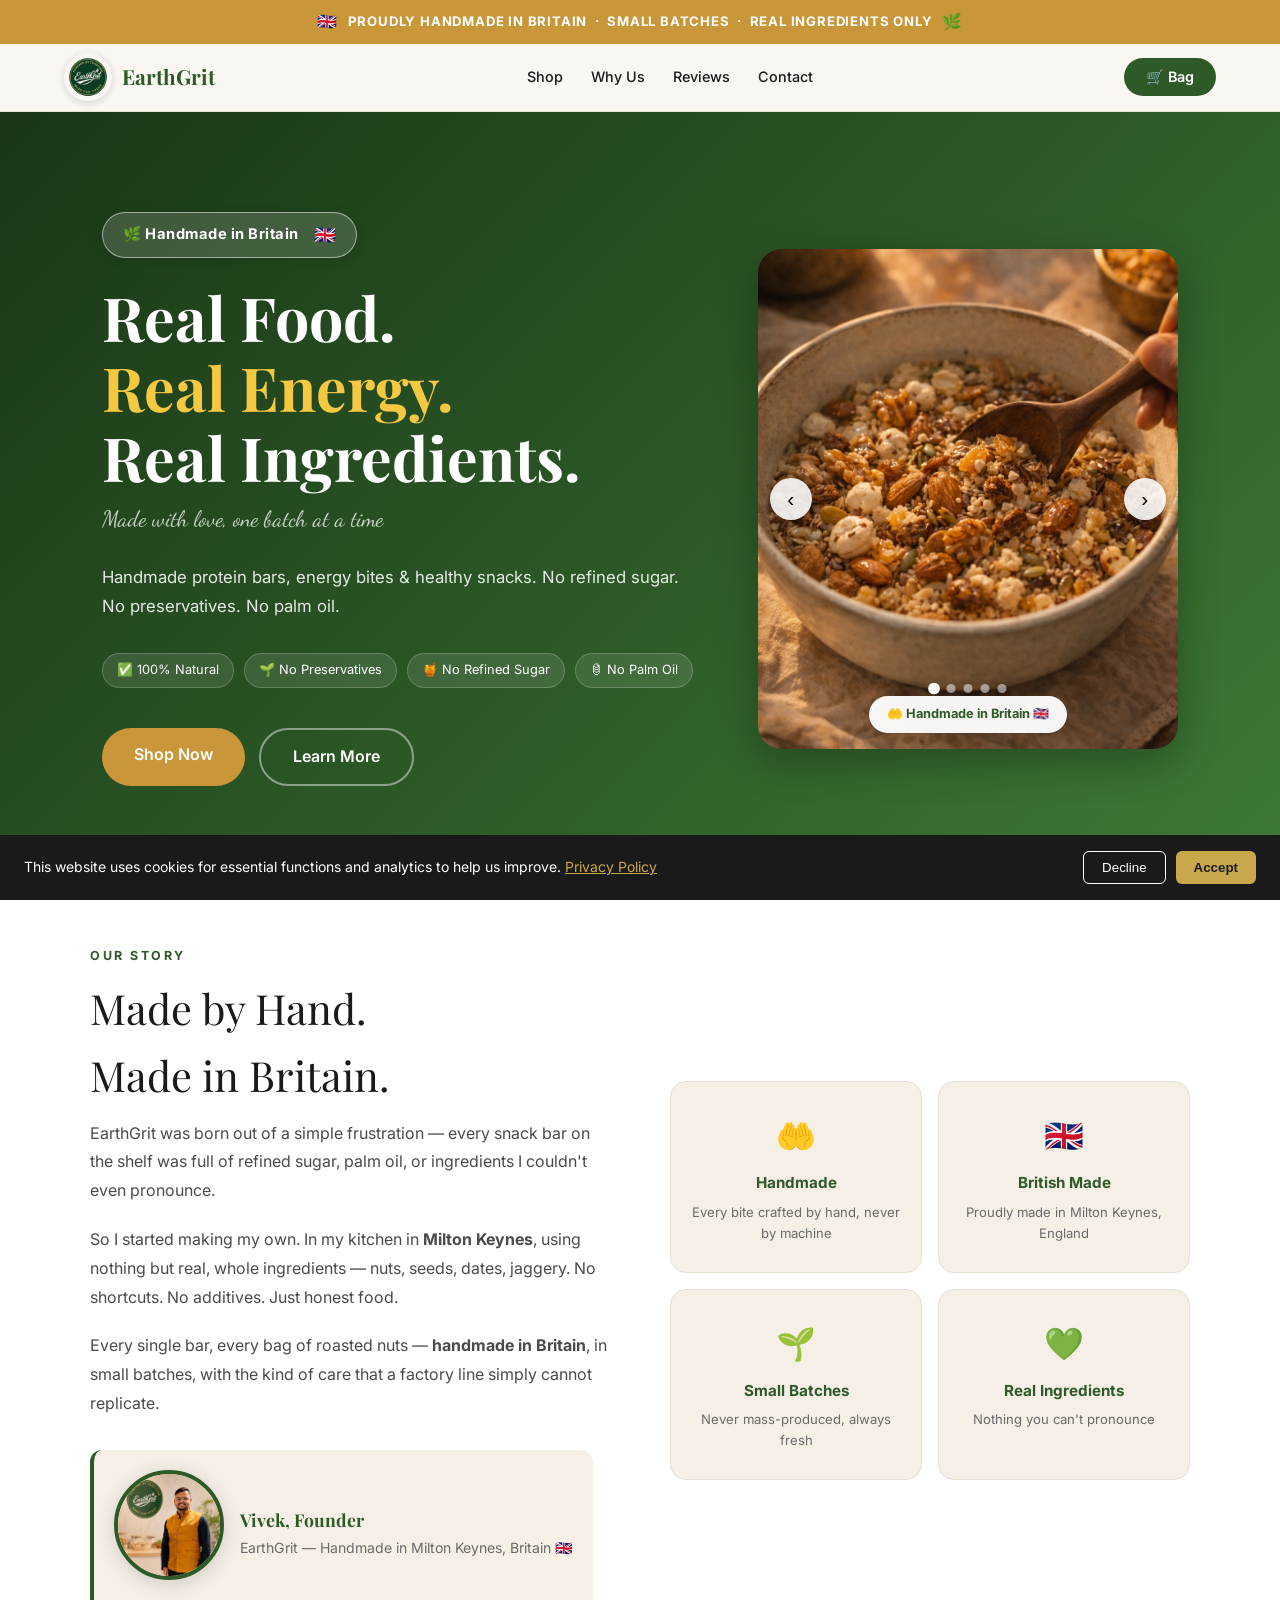
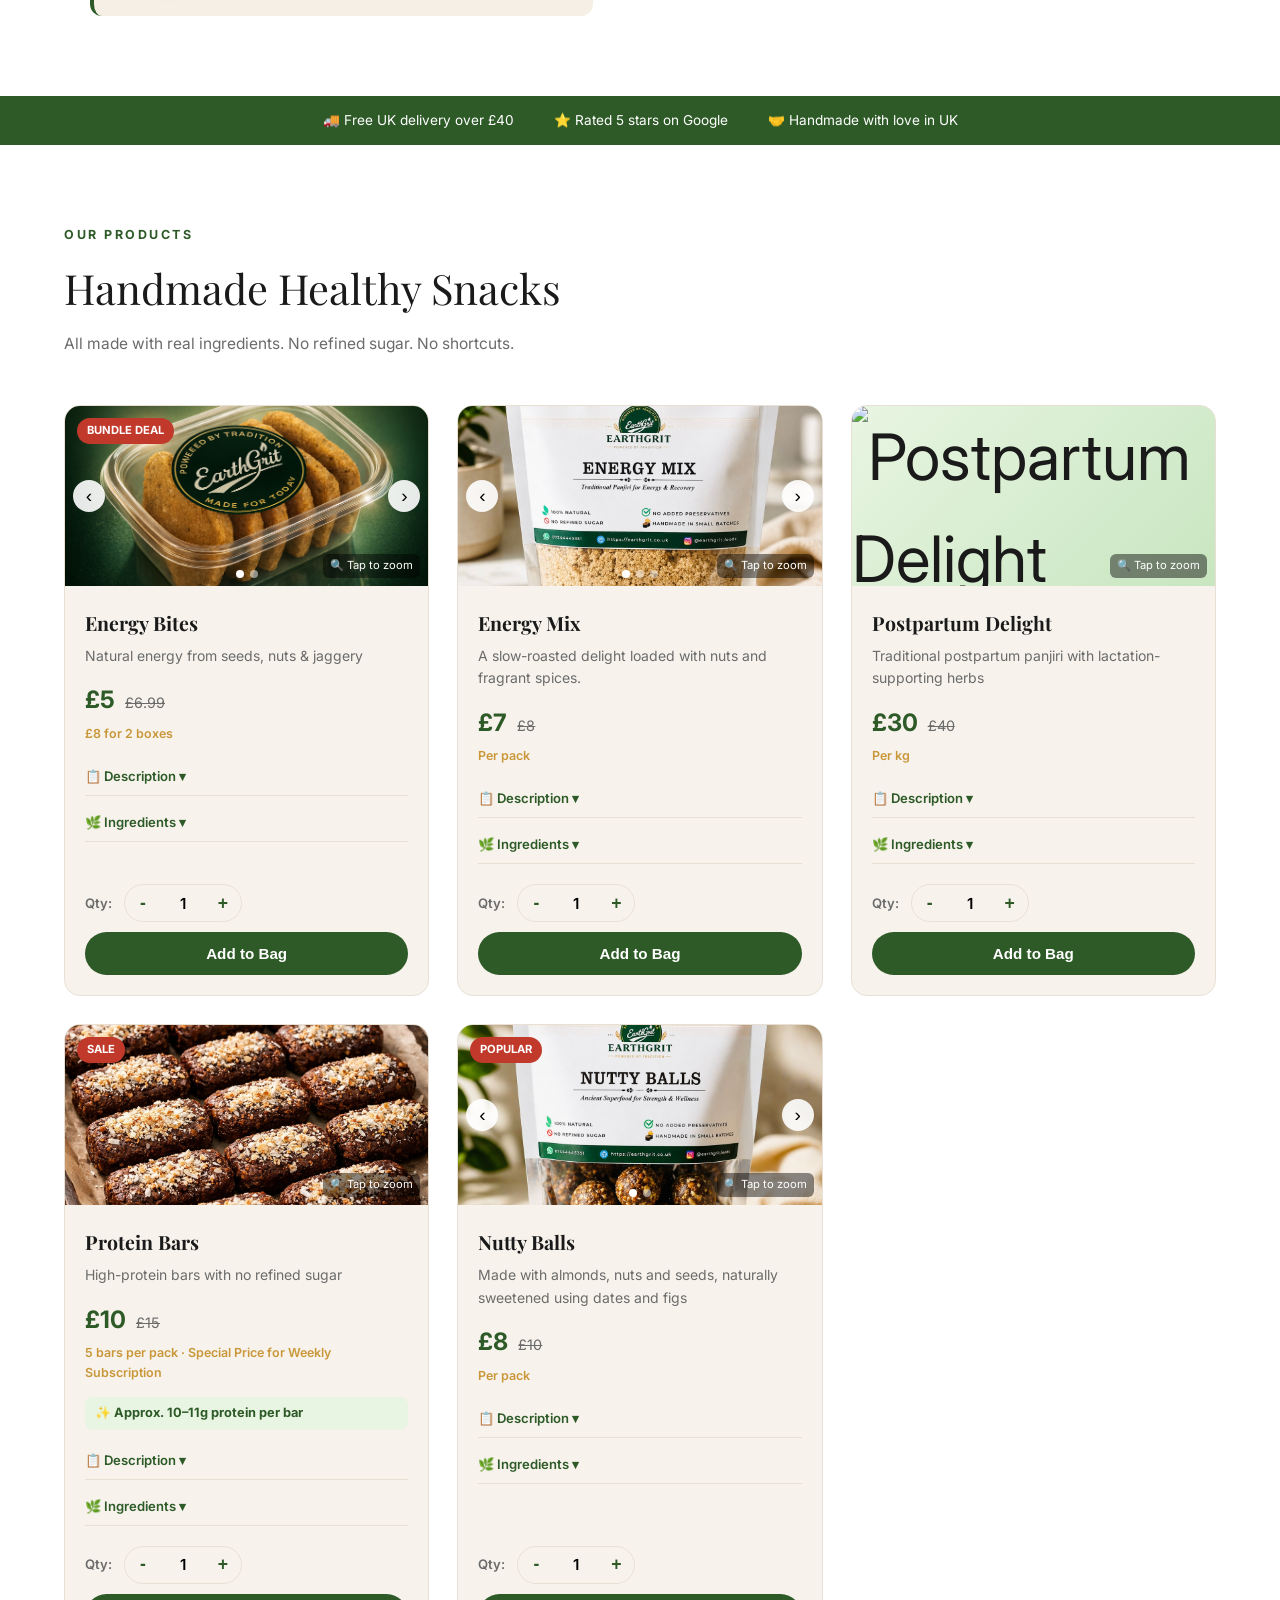
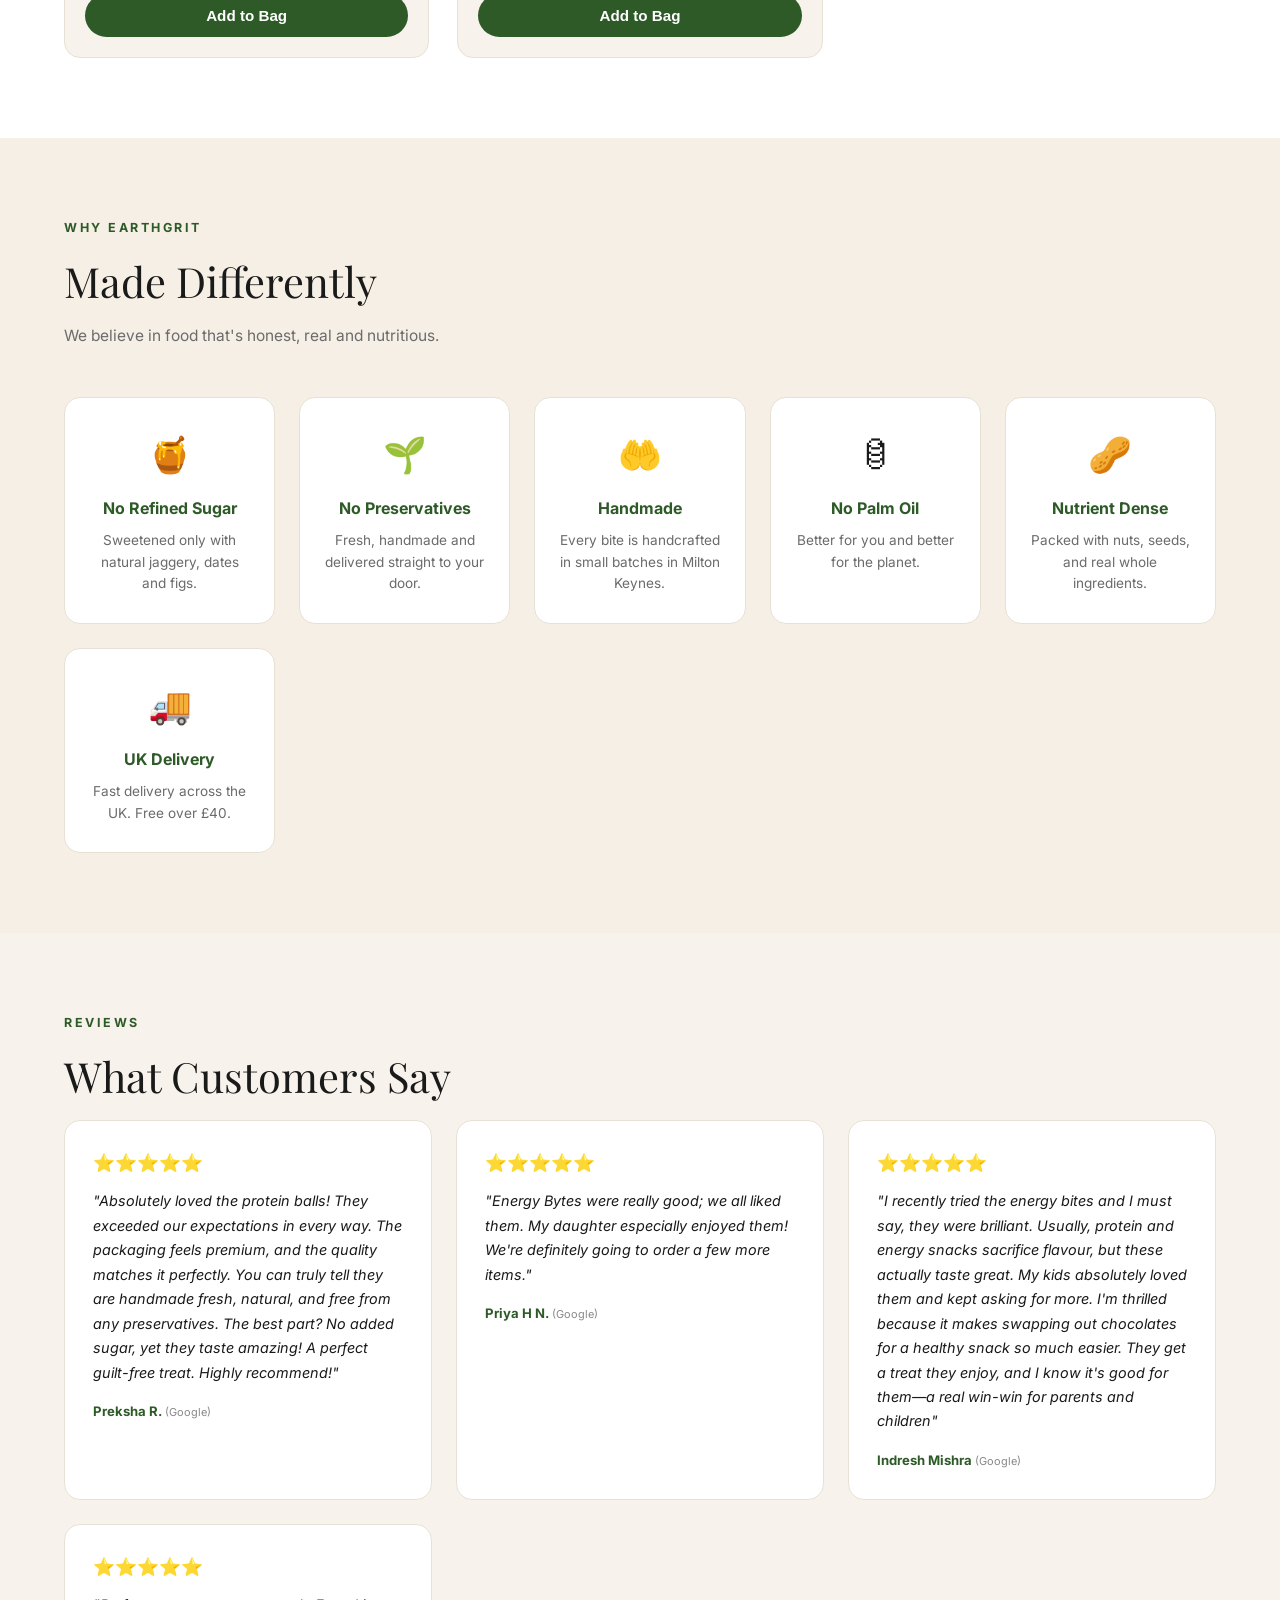
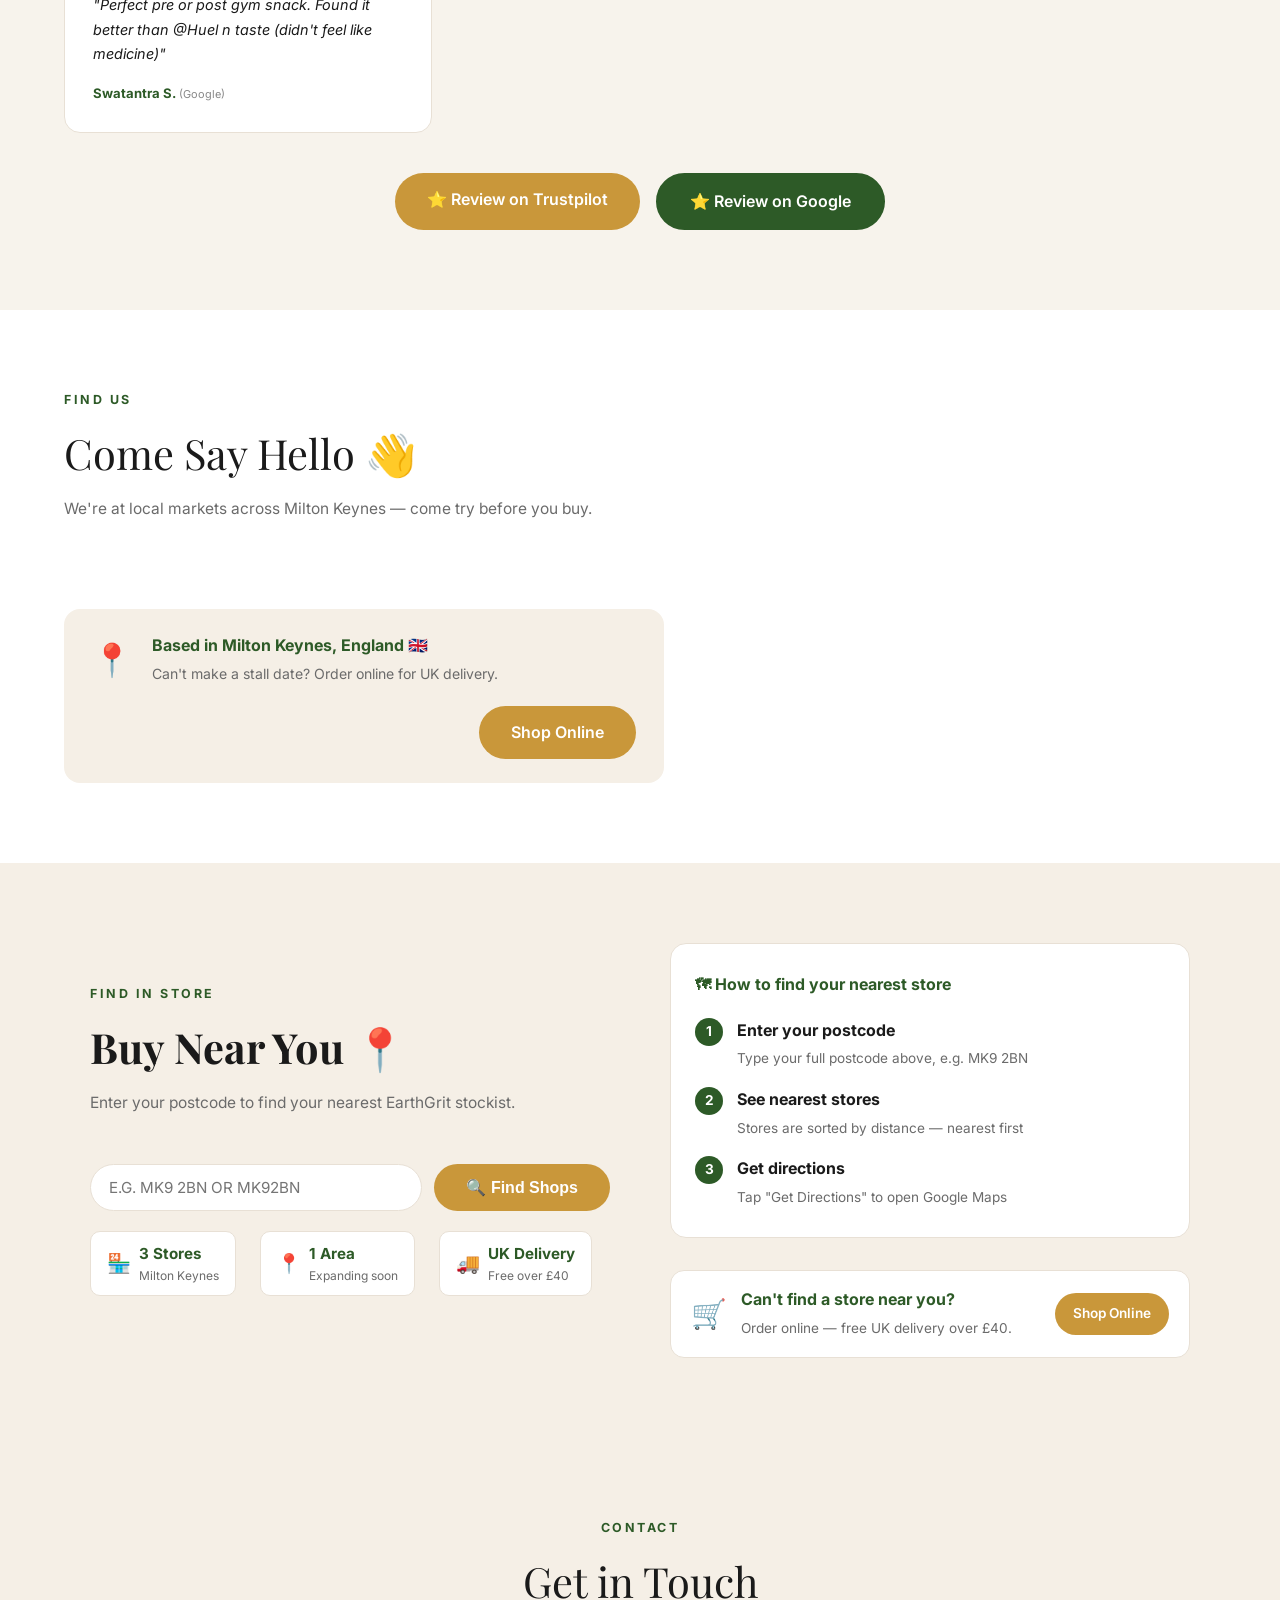
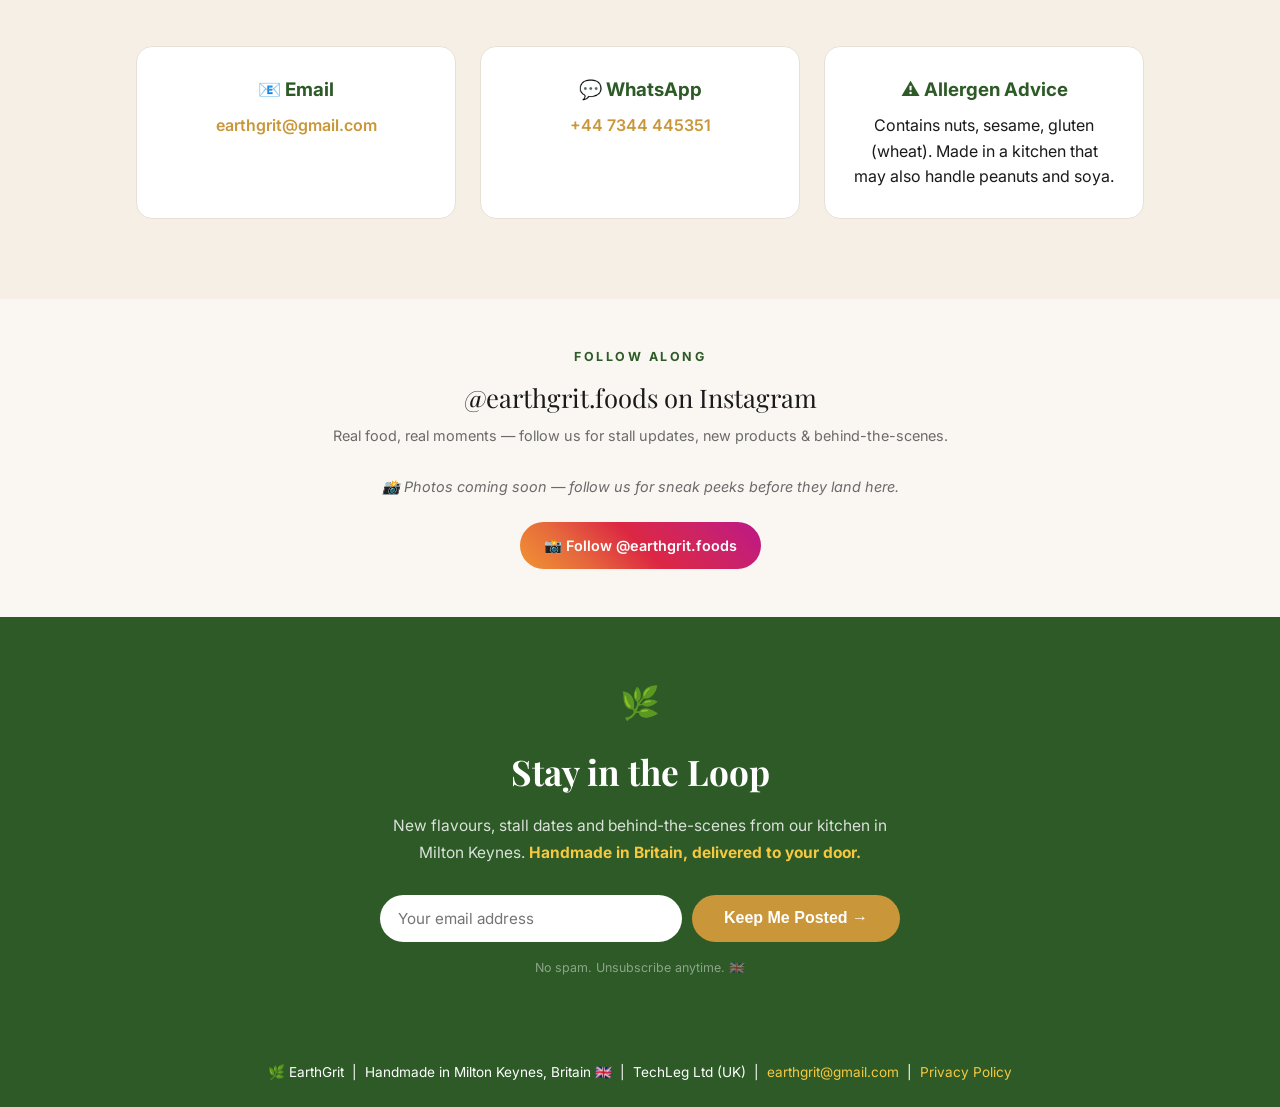
==== index.html @ 0397a805 "Add files via upload" ====
<!DOCTYPE html>
<html lang="en">

<!-- ============================================================
     EarthGrit Website - index.html
     Produced by EarthGrit for TechLeg Ltd (UK)
     
     FILE STRUCTURE:
       index.html      — Main page (this file)
       style.css       — All styles
       products.js     — Product data (add/edit products here)
       offers.js       — Offers & discount logic
       reviews.js      — Customer reviews data
       cart.js         — Cart logic, checkout, WhatsApp
       app.js          — Product builder, image carousel, reviews display
       thankyou.html   — Post-payment success page
       failed.html     — Post-payment cancelled page
       logo.jpg        — EarthGrit logo
       images/         — Product images folder
============================================================ -->

<head>
  <meta charset="UTF-8">
  <meta name="viewport" content="width=device-width, initial-scale=1.0">
  <link rel="icon" type="image/jpeg" href="logo.jpg">

  <!-- Primary SEO -->
<title>EarthGrit | Handmade Protein Bars, Nutty Balls & Healthy Snacks – UK Delivery</title>
<meta name="description" content="Handmade healthy snacks made with real ingredients. No refined sugar, no preservatives. Protein bars, nutty balls and energy bites delivered across the UK. Free delivery over £40.">
<meta name="keywords" content="handmade protein bars UK, healthy snacks UK, nutty balls, no sugar snacks, natural energy bites, clean snacks delivery">

<!-- Open Graph — controls how your link looks when shared on WhatsApp, Facebook, iMessage -->
<meta property="og:title" content="EarthGrit | Handmade Healthy Snacks UK">
<meta property="og:description" content="Real ingredients. No refined sugar. No shortcuts. Free UK delivery over £40.">
<meta property="og:image" content="https://earthgrit.co.uk/images/nutty-balls.jpg">
<meta property="og:url" content="https://earthgrit.co.uk">
<meta property="og:type" content="website">

<!-- Mobile -->
<meta name="viewport" content="width=device-width, initial-scale=1.0">
<meta name="theme-color" content="#2d5a27">
  <meta name="description" content="Handmade protein bars, energy bites and healthy snacks. No refined sugar. No preservatives. No palm oil. Delivered across the UK.">

  <!-- Fonts -->
  <link href="https://fonts.googleapis.com/css2?family=Playfair+Display:wght@700&family=Inter:wght@400;500;600;700&family=Dancing+Script:wght@700&display=swap" rel="stylesheet">

  <!-- Styles -->
  <link rel="stylesheet" href="style.css">



</head>

<body>




<!-- ===================== TOP ANNOUNCEMENT BAR =====================
     Edit the text below to change the message anytime
============================================================ -->
<div style="
  background: #c9973a;
  color: #fff;
  text-align: center;
  padding: 9px 5%;
  font-size: .82rem;
  font-weight: 700;
  letter-spacing: 0.8px;
  display: flex;
  align-items: center;
  justify-content: center;
  gap: 10px;
">
  <span style="font-size:1rem;">🇬🇧</span>
  PROUDLY HANDMADE IN BRITAIN &nbsp;·&nbsp; SMALL BATCHES &nbsp;·&nbsp; REAL INGREDIENTS ONLY
  <span style="font-size:1rem;">🌿</span>
</div>



  <!-- ===================== NAVIGATION ===================== -->
  <nav>
    <a class="logo" href="#" style="display:flex;align-items:center;gap:10px">
      <img src="logo.jpg" alt="EarthGrit Logo" style="height:48px;width:48px;border-radius:50%;object-fit:cover;box-shadow:0 2px 8px rgba(0,0,0,0.15)">
      <span class="lt">EarthGrit</span>
    </a>
    <ul class="nl">
      <li><a href="#products">Shop</a></li>
      <li><a href="#why">Why Us</a></li>
      <li><a href="#reviews">Reviews</a></li>
      <li><a href="#contact">Contact</a></li>
    </ul>
    <button class="cb" onclick="openCart()">
      🛒 Bag<span class="cart-count" id="cart-count">0</span>
    </button>

    <!-- Hamburger menu button — only shows on mobile -->
<button id="hbtn" aria-label="Open menu" onclick="toggleMenu()" style="display:none;flex-direction:column;justify-content:space-between;width:24px;height:18px;background:none;border:none;cursor:pointer;padding:0;margin-left:16px;gap:5px;">
  <span style="display:block;height:2px;width:100%;background:#2d5a27;border-radius:2px;transition:all .3s;"></span>
  <span style="display:block;height:2px;width:100%;background:#2d5a27;border-radius:2px;transition:all .3s;"></span>
  <span style="display:block;height:2px;width:100%;background:#2d5a27;border-radius:2px;transition:all .3s;"></span>
</button>

  </nav>

 <!-- Mobile menu overlay -->
<div id="mmenu" style="display:none;position:fixed;inset:0;background:#1a3617;z-index:998;flex-direction:column;padding:80px 10% 48px;">
  
  <!-- Close button -->
  <button onclick="toggleMenu()" aria-label="Close menu" style="position:absolute;top:20px;right:24px;background:none;border:none;color:#fff;font-size:1.8rem;cursor:pointer;line-height:1;font-family:Arial,sans-serif;">&#x2715;</button>

<!-- Logo image -->
<div style="margin-bottom:36px;display:flex;align-items:center;gap:12px;">
  <img src="logo.jpg" alt="EarthGrit" style="width:48px;height:48px;border-radius:50%;object-fit:cover;">
  <span style="font-family:'Playfair Display',serif;font-size:1.3rem;color:#fff;font-weight:700;">EarthGrit</span>
</div>

  <!-- Nav links -->
  <ul style="list-style:none;padding:0;margin:0;">
    <li><a href="#products" onclick="toggleMenu()" style="color:#fff;text-decoration:none;font-family:'Playfair Display',serif;font-size:clamp(1.6rem,6vw,2.2rem);display:block;padding:14px 0;border-bottom:1px solid rgba(255,255,255,.1);transition:color .2s;" onmouseover="this.style.color='#f5c842'" onmouseout="this.style.color='#fff'">Shop</a></li>
    <li><a href="#why" onclick="toggleMenu()" style="color:#fff;text-decoration:none;font-family:'Playfair Display',serif;font-size:clamp(1.6rem,6vw,2.2rem);display:block;padding:14px 0;border-bottom:1px solid rgba(255,255,255,.1);transition:color .2s;" onmouseover="this.style.color='#f5c842'" onmouseout="this.style.color='#fff'">Why Us</a></li>
    <li><a href="#reviews" onclick="toggleMenu()" style="color:#fff;text-decoration:none;font-family:'Playfair Display',serif;font-size:clamp(1.6rem,6vw,2.2rem);display:block;padding:14px 0;border-bottom:1px solid rgba(255,255,255,.1);transition:color .2s;" onmouseover="this.style.color='#f5c842'" onmouseout="this.style.color='#fff'">Reviews</a></li>
    <li><a href="#contact" onclick="toggleMenu()" style="color:#fff;text-decoration:none;font-family:'Playfair Display',serif;font-size:clamp(1.6rem,6vw,2.2rem);display:block;padding:14px 0;border-bottom:1px solid rgba(255,255,255,.1);transition:color .2s;" onmouseover="this.style.color='#f5c842'" onmouseout="this.style.color='#fff'">Contact</a></li>
  </ul>

  <!-- Shop Now CTA -->
  <a href="#products" onclick="toggleMenu()" style="display:inline-block;margin-top:36px;background:#c9973a;color:#fff;border-radius:50px;padding:13px 36px;font-size:1rem;font-weight:700;text-decoration:none;font-family:'Inter',sans-serif;text-align:center;width:fit-content;width:100%;text-align:center;">
    Shop Now
  </a>

  <!-- Footer info -->
  <div style="margin-top:auto;padding-top:32px;">
    <p style="font-size:.8rem;color:rgba(255,255,255,.45);margin-bottom:8px;">Handmade in Milton Keynes, UK</p>
    <a href="mailto:earthgrit@gmail.com" style="color:rgba(255,255,255,.6);font-size:.82rem;text-decoration:none;">earthgrit@gmail.com</a>
  </div>

</div>

  <!-- ===================== HERO SECTION ===================== -->
  <div class="hero">
    <div class="hc">
      <div class='hb' style="
  	background: rgba(255,255,255,0.15);
  	border: 1.5px solid rgba(255,255,255,0.5);
  	border-radius: 50px;
  	padding: 8px 20px;
  	font-size: .92rem;
  	font-weight: 700;
  	letter-spacing: 0.5px;
  	display: inline-flex;
  	align-items: center;
  	gap: 8px;
  	margin-bottom: 24px;
  	box-shadow: 0 2px 12px rgba(0,0,0,0.15);">
  	🌿 Handmade in Britain &nbsp; <span style="font-size:1.1rem;">🇬🇧</span>
      </div>

      
<h1>Real Food.<br><span>Real Energy.</span><br>Real Ingredients.</h1>
<p style="font-family:'Dancing Script',cursive;font-size:1.4rem;color:rgba(255,255,255,0.85);margin-bottom:24px;margin-top:-12px;">Made with love, one batch at a time</p>

      <p>Handmade protein bars, energy bites & healthy snacks. No refined sugar. No preservatives. No palm oil.</p>
      <div class="chips">
        <span class="chip">✅ 100% Natural</span>
        <span class="chip">🌱 No Preservatives</span>
        <span class="chip">🍯 No Refined Sugar</span>
        <span class="chip">🛢 No Palm Oil</span>
      </div>
      <div class="hbtns">
        <a href="#products" class="btn-p">Shop Now</a>
        <a href="#why" class="btn-g">Learn More</a>
      </div>
    </div>


<div class="hv" style="display:flex;justify-content:center;align-items:center;">
    <div class="hero-slideshow" id="heroSlideshow">
    <img class="hero-slide active" src="images/hero/hero1.jpg" alt="EarthGrit Nutty Balls">
    <img class="hero-slide" src="images/hero/hero2.jpg" alt="EarthGrit Protein Bars">
    <img class="hero-slide" src="images/hero/hero3.jpg" alt="EarthGrit Energy Bites">
    <img class="hero-slide" src="images/hero/hero4.jpg" alt="EarthGrit Energy Mix">
    <img class="hero-slide" src="images/hero/hero5.jpg" alt="EarthGrit Snacks">

    <!-- Left arrow -->
    <button onclick="goToSlide((cur - 1 + slides.length) % slides.length)" aria-label="Previous" style="position:absolute;left:12px;top:50%;transform:translateY(-50%);z-index:10;background:rgba(255,255,255,0.88);border:none;border-radius:50%;width:42px;height:42px;font-size:1.3rem;cursor:pointer;display:flex;align-items:center;justify-content:center;box-shadow:0 2px 10px rgba(0,0,0,0.2);transition:background .2s;">‹</button>

    <!-- Right arrow -->
    <button onclick="goToSlide((cur + 1) % slides.length)" aria-label="Next" style="position:absolute;right:12px;top:50%;transform:translateY(-50%);z-index:10;background:rgba(255,255,255,0.88);border:none;border-radius:50%;width:42px;height:42px;font-size:1.3rem;cursor:pointer;display:flex;align-items:center;justify-content:center;box-shadow:0 2px 10px rgba(0,0,0,0.2);transition:background .2s;">›</button>

    <div class="hero-dots">
      <span class="hero-dot active" onclick="goToSlide(0)"></span>
      <span class="hero-dot" onclick="goToSlide(1)"></span>
      <span class="hero-dot" onclick="goToSlide(2)"></span>
      <span class="hero-dot" onclick="goToSlide(3)"></span>
      <span class="hero-dot" onclick="goToSlide(4)"></span>
    </div>
    <div class="hero-badge">🤲 Handmade in Britain 🇬🇧</div>
  </div>
</div>



  </div>



<!-- ===================== OUR STORY SECTION ===================== -->
<section id="our-story" style="background:#fff;">
  <div style="display:grid;grid-template-columns:1fr 1fr;gap:60px;align-items:center;max-width:1100px;margin:0 auto;">
    <div>
      <div class="sl">Our Story</div>
      <div class="st">Made by Hand.<br>Made in Britain.</div>
      <p style="color:#4a4a4a;font-size:1rem;line-height:1.8;margin-bottom:20px;">
        EarthGrit was born out of a simple frustration — every snack bar on the shelf was full of refined sugar, palm oil, or ingredients I couldn't even pronounce.
      </p>
      <p style="color:#4a4a4a;font-size:1rem;line-height:1.8;margin-bottom:20px;">
        So I started making my own. In my kitchen in <strong>Milton Keynes</strong>, using nothing but real, whole ingredients — nuts, seeds, dates, jaggery. No shortcuts. No additives. Just honest food.
      </p>
      <p style="color:#4a4a4a;font-size:1rem;line-height:1.8;margin-bottom:32px;">
        Every single bar, every bag of roasted nuts — <strong>handmade in Britain</strong>, in small batches, with the kind of care that a factory line simply cannot replicate.
      </p>
      

<div style="display:inline-flex;align-items:center;gap:16px;padding:20px;background:#f5efe6;border-radius:12px;border-left:4px solid #2d5a27;max-width:100%;">
  <img src="images/founder/founder.jpg" alt="Vivek, Founder of EarthGrit" class="founder-photo" />
  <div>
    <div style="font-family:'Playfair Display',serif;font-size:1.1rem;font-weight:700;color:#2d5a27;">Vivek, Founder</div>
    <div style="font-size:.88rem;color:#6b6b6b;margin-top:2px;">EarthGrit — Handmade in Milton Keynes, Britain 🇬🇧</div>
  </div>
</div>


    </div>
    <div style="display:grid;grid-template-columns:1fr 1fr;gap:16px;">
      <div style="background:#f5efe6;border-radius:16px;padding:28px 20px;text-align:center;border:1px solid #e8e0d5;">
        <div style="font-size:2rem;margin-bottom:10px;">🤲</div>
        <div style="font-weight:700;color:#2d5a27;font-size:.95rem;margin-bottom:6px;">Handmade</div>
        <div style="font-size:.82rem;color:#6b6b6b;">Every bite crafted by hand, never by machine</div>
      </div>
      <div style="background:#f5efe6;border-radius:16px;padding:28px 20px;text-align:center;border:1px solid #e8e0d5;">
        <div style="font-size:2rem;margin-bottom:10px;">🇬🇧</div>
        <div style="font-weight:700;color:#2d5a27;font-size:.95rem;margin-bottom:6px;">British Made</div>
        <div style="font-size:.82rem;color:#6b6b6b;">Proudly made in Milton Keynes, England</div>
      </div>
      <div style="background:#f5efe6;border-radius:16px;padding:28px 20px;text-align:center;border:1px solid #e8e0d5;">
        <div style="font-size:2rem;margin-bottom:10px;">🌱</div>
        <div style="font-weight:700;color:#2d5a27;font-size:.95rem;margin-bottom:6px;">Small Batches</div>
        <div style="font-size:.82rem;color:#6b6b6b;">Never mass-produced, always fresh</div>
      </div>
      <div style="background:#f5efe6;border-radius:16px;padding:28px 20px;text-align:center;border:1px solid #e8e0d5;">
        <div style="font-size:2rem;margin-bottom:10px;">💚</div>
        <div style="font-weight:700;color:#2d5a27;font-size:.95rem;margin-bottom:6px;">Real Ingredients</div>
        <div style="font-size:.82rem;color:#6b6b6b;">Nothing you can't pronounce</div>
      </div>
    </div>
  </div>
</section>
<style>
@media(max-width:768px){
  #our-story > div { grid-template-columns:1fr !important; gap:32px !important; }
}
</style>






  <!-- ===================== TRUST BAR ===================== -->
  <div class="tbar">
    <div class="ti">🚚 Free UK delivery over £40</div>
    <div class="ti">⭐ Rated 5 stars on Google</div>
    <div class="ti">🤝 Handmade with love in UK</div>
  </div>

  <!-- ===================== PRODUCTS SECTION =====================
       Products are built dynamically from products.js
       To add a product: edit products.js only — no HTML changes needed
  ============================================================ -->
  <section id="products">
    <div class="sl">Our Products</div>
    <div class="st">Handmade Healthy Snacks</div>
    <div class="ss">All made with real ingredients. No refined sugar. No shortcuts.</div>
    <div id="pg"></div>
  </section>

  <!-- ===================== WHY US SECTION ===================== -->
  <section id="why" class="why-s">
    <div class="sl">Why EarthGrit</div>
    <div class="st">Made Differently</div>
    <div class="ss">We believe in food that's honest, real and nutritious.</div>
    <div class="wg">
      <div class="wc"><div class="wi">🍯</div><h3>No Refined Sugar</h3><p>Sweetened only with natural jaggery, dates and figs.</p></div>
      <div class="wc"><div class="wi">🌱</div><h3>No Preservatives</h3><p>Fresh, handmade and delivered straight to your door.</p></div>
      <div class="wc"><div class="wi">🤲</div><h3>Handmade</h3><p>Every bite is handcrafted in small batches in Milton Keynes.</p></div>
      <div class="wc"><div class="wi">🛢</div><h3>No Palm Oil</h3><p>Better for you and better for the planet.</p></div>
      <div class="wc"><div class="wi">🥜</div><h3>Nutrient Dense</h3><p>Packed with nuts, seeds, and real whole ingredients.</p></div>
      <div class="wc"><div class="wi">🚚</div><h3>UK Delivery</h3><p>Fast delivery across the UK. Free over £40.</p></div>
    </div>
  </section>

  <!-- ===================== REVIEWS SECTION =====================
       Reviews are loaded dynamically from reviews.js
       To add a review: edit reviews.js only
  ============================================================ -->
  <section id="reviews">
    <div class="sl">Reviews</div>
    <div class="st">What Customers Say</div>
    <div class="rg" id="reviews-container"></div>
    <div class="rlinks">
      <a href="https://uk.trustpilot.com/review/earthgrit.carrd.co" target="_blank" class="btn-p">⭐ Review on Trustpilot</a>
      <a href="https://search.google.com/local/writereview?placeid=ChIJH65fP7MBd0gRgdvaZjYO5OU" target="_blank" class="btn-g">⭐ Review on Google</a>
    </div>
  </section>



<!-- ===================== STALL DATES SECTION =====================
     To add dates: edit STALL_DATES array in the script below
     Set active: false to hide a date without deleting it
============================================================ -->
<section id="stall-dates" style="background:#fff;">
  <div class="sl">Find Us</div>
  <div class="st">Come Say Hello 👋</div>
  <div class="ss">We're at local markets across Milton Keynes — come try before you buy.</div>
  <div id="stall-dates-grid" style="display:grid;grid-template-columns:repeat(auto-fill,minmax(260px,1fr));gap:20px;margin-bottom:40px;"></div>
  <div style="background:#f5efe6;border-radius:16px;padding:24px 28px;display:flex;align-items:center;gap:20px;flex-wrap:wrap;max-width:600px;">
    <div style="font-size:2rem;">📍</div>
    <div>
      <div style="font-weight:700;color:#2d5a27;margin-bottom:4px;">Based in Milton Keynes, England 🇬🇧</div>
      <div style="font-size:.88rem;color:#6b6b6b;">Can't make a stall date? Order online for UK delivery.</div>
    </div>
    <a href="#products" class="btn-p" style="margin-left:auto;">Shop Online</a>
  </div>
</section>


<!-- ===================== FIND IN STORE ===================== -->
<section id="find-us">
  <div class="find-inner">

    <!-- LEFT: search UI -->
    <div class="find-left">
      <p class="sl">FIND IN STORE</p>
      <h2 class="st">Buy Near You 📍</h2>
      <p class="ss">Enter your postcode to find your nearest EarthGrit stockist.</p>
      <div style="display:flex;gap:12px;margin-bottom:20px;flex-wrap:wrap;">
        <input type="text" id="stockist-postcode" placeholder="E.G. MK9 2BN OR MK92BN" aria-label="e.g. MK9 2BN or MK92BN" style="flex:1;min-width:180px;padding:12px 18px;border:1.5px solid #e8e0d5;border-radius:50px;font-size:.95rem;font-family:'Inter',sans-serif;outline:none;">
        <button class="btn-p" onclick="findStockists()" style="white-space:nowrap;">🔍 Find Shops</button>
      </div>

<!-- Store count strip -->
<div style="display:flex;gap:24px;margin-bottom:20px;flex-wrap:wrap;">
  <div style="display:flex;align-items:center;gap:8px;background:#fff;border:1px solid #e8e0d5;border-radius:10px;padding:10px 16px;">
    <span style="font-size:1.2rem;">🏪</span>
    <div>
      <div style="font-weight:700;color:#2d5a27;font-size:.95rem;">3 Stores</div>
      <div style="font-size:.75rem;color:#6b6b6b;">Milton Keynes</div>
    </div>
  </div>
  <div style="display:flex;align-items:center;gap:8px;background:#fff;border:1px solid #e8e0d5;border-radius:10px;padding:10px 16px;">
    <span style="font-size:1.2rem;">📍</span>
    <div>
      <div style="font-weight:700;color:#2d5a27;font-size:.95rem;">1 Area</div>
      <div style="font-size:.75rem;color:#6b6b6b;">Expanding soon</div>
    </div>
  </div>
  <div style="display:flex;align-items:center;gap:8px;background:#fff;border:1px solid #e8e0d5;border-radius:10px;padding:10px 16px;">
    <span style="font-size:1.2rem;">🚚</span>
    <div>
      <div style="font-weight:700;color:#2d5a27;font-size:.95rem;">UK Delivery</div>
      <div style="font-size:.75rem;color:#6b6b6b;">Free over £40</div>
    </div>
  </div>
</div>
      <div id="stockist-results"></div>
    </div>

 <!-- RIGHT -->
<div class="find-right">
  <div style="background:#fff;border:1px solid #e8e0d5;border-radius:16px;padding:28px 24px;">
    <div style="font-weight:700;color:#2d5a27;font-size:1rem;margin-bottom:20px;">🗺 How to find your nearest store</div>
    <div style="display:flex;flex-direction:column;gap:16px;">
      <div style="display:flex;gap:14px;align-items:flex-start;">
        <div style="background:#2d5a27;color:#fff;border-radius:50%;width:28px;height:28px;display:flex;align-items:center;justify-content:center;font-weight:700;font-size:.85rem;flex-shrink:0;">1</div>
        <div><strong style="display:block;margin-bottom:2px;">Enter your postcode</strong><span style="font-size:.85rem;color:#6b6b6b;">Type your full postcode above, e.g. MK9 2BN</span></div>
      </div>
      <div style="display:flex;gap:14px;align-items:flex-start;">
        <div style="background:#2d5a27;color:#fff;border-radius:50%;width:28px;height:28px;display:flex;align-items:center;justify-content:center;font-weight:700;font-size:.85rem;flex-shrink:0;">2</div>
        <div><strong style="display:block;margin-bottom:2px;">See nearest stores</strong><span style="font-size:.85rem;color:#6b6b6b;">Stores are sorted by distance — nearest first</span></div>
      </div>
      <div style="display:flex;gap:14px;align-items:flex-start;">
        <div style="background:#2d5a27;color:#fff;border-radius:50%;width:28px;height:28px;display:flex;align-items:center;justify-content:center;font-weight:700;font-size:.85rem;flex-shrink:0;">3</div>
        <div><strong style="display:block;margin-bottom:2px;">Get directions</strong><span style="font-size:.85rem;color:#6b6b6b;">Tap "Get Directions" to open Google Maps</span></div>
      </div>
    </div>
  </div>
  <div style="display:flex;align-items:center;gap:14px;background:#fff;border:1px solid #e8e0d5;border-radius:14px;padding:16px 20px;margin-top:16px;">
    <span style="font-size:1.8rem;">🛒</span>
    <div style="flex:1;">
      <strong style="color:#2d5a27;display:block;margin-bottom:2px;">Can't find a store near you?</strong>
      <span style="font-size:.85rem;color:#6b6b6b;">Order online — free UK delivery over £40.</span>
    </div>
    <a href="#products" class="btn-p" style="font-size:.85rem;padding:10px 18px;white-space:nowrap;">Shop Online</a>
  </div>
</div>


  </div>
</section>

<!-- ===================== CONTACT SECTION ===================== -->
<section id="contact" class="why-s" style="text-align:center;">
  <div class="sl">Contact</div>
  <div class="st">Get in Touch</div>
  <div style="display:flex; flex-wrap:wrap; justify-content:center; gap:24px; margin-top:32px; padding: 0 5%;">
    <div class="ci2" style="flex:1; min-width:240px; max-width:320px;"><h3>📧 Email</h3><p><a href="mailto:earthgrit@gmail.com">earthgrit@gmail.com</a></p></div>
    <div class="ci2" style="flex:1; min-width:240px; max-width:320px;"><h3>💬 WhatsApp</h3><p><a href="https://wa.me/447344445351">+44 7344 445351</a></p></div>
    <div class="ci2" style="flex:1; min-width:240px; max-width:320px;"><h3>⚠️ Allergen Advice</h3><p>Contains nuts, sesame, gluten (wheat). Made in a kitchen that may also handle peanuts and soya.</p></div>
  </div>
</section>


<!-- ===================== INSTAGRAM STRIP =====================
     Replace placeholder emoji tiles with real <img> tags
     when you have actual Instagram photos ready
============================================================ -->
<section style="background:#faf7f2;padding:48px 5%;text-align:center;">
  <div class="sl" style="text-align:center;">Follow Along</div>
  <div style="font-family:'Playfair Display',serif;font-size:1.6rem;margin-bottom:6px;">@earthgrit.foods on Instagram</div>

  <p style="color:#6b6b6b;font-size:.9rem;margin-bottom:28px;">
    Real food, real moments — follow us for stall updates, new products & behind-the-scenes.
  </p>
  
<p style="color:#6b6b6b;font-size:.9rem;margin-bottom:24px;font-style:italic;">
  📸 Photos coming soon — follow us for sneak peeks before they land here.
</p>


  <a href="https://instagram.com/earthgrit.foods" target="_blank"
     style="display:inline-flex;align-items:center;gap:8px;background:linear-gradient(45deg,#f09433,#e6683c,#dc2743,#cc2366,#bc1888);color:#fff;border-radius:50px;padding:12px 24px;font-weight:600;font-size:.9rem;text-decoration:none;"">
    📸 Follow @earthgrit.foods
  </a>
</section>



<!-- ===================== EMAIL SIGNUP =====================
     TODO: Connect to Mailchimp / Firebase when ready
============================================================ -->
<section id="newsletter" style="background:#2d5a27;padding:60px 5%;text-align:center;">
  <div style="max-width:520px;margin:0 auto;">
    <div style="font-size:2rem;margin-bottom:16px;">🌿</div>
    <h2 style="font-family:'Playfair Display',serif;color:#fff;font-size:clamp(1.6rem,3vw,2.2rem);margin-bottom:12px;">
      Stay in the Loop
    </h2>
    <p style="color:rgba(255,255,255,0.82);font-size:.97rem;line-height:1.75;margin-bottom:28px;">
      New flavours, stall dates and behind-the-scenes from our kitchen in Milton Keynes. <strong style="color:#f5c842;">Handmade in Britain, delivered to your door.</strong>
    </p>
    <form id="signup-form" onsubmit="handleSignup(event)"
          style="display:flex;gap:10px;flex-wrap:wrap;justify-content:center;">
      <input type="email" id="signup-email" placeholder="Your email address" required
             style="flex:1;min-width:220px;padding:14px 18px;border-radius:50px;border:none;font-size:.95rem;font-family:'Inter',sans-serif;outline:none;">
      <button type="submit" class="btn-p" style="background:#c9973a;border:none;white-space:nowrap;">
        Keep Me Posted →
      </button>
    </form>
    <div id="signup-thanks" style="display:none;margin-top:20px;color:#f5c842;font-weight:600;font-size:1rem;">
      ✅ You're in! We'll be in touch soon.
    </div>
    <p style="color:rgba(255,255,255,0.45);font-size:.78rem;margin-top:16px;">No spam. Unsubscribe anytime. 🇬🇧</p>
  </div>
</section>


<!-- ===================== FOOTER ===================== -->
<footer>
  <div class='fl'>🌿 EarthGrit &nbsp;|&nbsp; Handmade in Milton Keynes, Britain 🇬🇧 &nbsp;|&nbsp; TechLeg Ltd (UK) &nbsp;|&nbsp; <a href='mailto:earthgrit@gmail.com'>earthgrit@gmail.com</a> &nbsp;|&nbsp; <a href='privacy.html' target='_blank'>Privacy Policy</a></div>
</footer>


  <!-- ===================== CART MODAL ===================== -->
  <div class="modal-bg" id="cart-modal" onclick="if(event.target===this)closeCart()">
    <div class="modal">

      <!-- Cart Header -->
      <div class="mh">
        <h2>🛒 Your Bag</h2>
        <button onclick="closeCart()" class="mc">✕</button>
      </div>

      <!-- Cart Items (rendered by cart.js) -->
      <div id="cart-list">
        <p style="color:#888;text-align:center;padding:20px">Your bag is empty</p>
      </div>

      <!-- Delivery Info -->
      <div class="delivery-info">
        <p>📦 Pickup: Free</p>
        <p>🚚 MK delivery: £1.99 under £20, free £20+</p>
        <p>🇬🇧 UK delivery: £3.99 under £40, free £40+</p>
      </div>

      <hr>

      <!-- Customer Details Form -->
      <h3 style="margin:16px 0 12px">Your Details</h3>

      <label>Full Name *
        <input type="text" id="cust-name" placeholder="Required">
      </label>
      <label>Email Address *
        <input type="email" id="cust-email" placeholder="Required">
      </label>
      <label>Phone Number *
        <div class="ph">
          <span>+44</span>
          <input type="tel" id="cust-phone" placeholder="e.g. 7344 445351">
        </div>
      </label>
      <label>Delivery Address *
        <textarea id="cust-address" placeholder="Street, city, postcode"></textarea>
      </label>
      <label>Postcode *
        <input type="text" id="cust-postcode" placeholder="Required">
      </label>
      <label>How would you like to receive your order? *
        <div class="radio-g">
          <label><input type="radio" name="delivery" value="pickup"> Pickup (Free)</label>
          <label><input type="radio" name="delivery" value="delivery" checked> Delivery</label>
        </div>
      </label>
      <label>Order Notes (Optional)
        <input type="text" id="cust-note" placeholder="Gift message, etc.">
      </label>

      



      <!-- Checkout Buttons -->
<!-- Trust badges -->
<div style="display:flex;align-items:center;justify-content:center;gap:10px;flex-wrap:wrap;padding:12px 0;border-top:1px solid #e8e0d5;border-bottom:1px solid #e8e0d5;margin:12px 0;">
  <span style="font-size:.75rem;color:#6b6b6b;font-weight:600;">🔒 Secure Checkout</span>
  <span style="font-size:.75rem;color:#6b6b6b;">·</span>
  <span style="font-size:.75rem;color:#6b6b6b;">💳 Visa</span>
  <span style="font-size:.75rem;color:#6b6b6b;">·</span>
  <span style="font-size:.75rem;color:#6b6b6b;">💳 Mastercard</span>
  <span style="font-size:.75rem;color:#6b6b6b;">·</span>
  <span style="font-size:.75rem;color:#6b6b6b;">💳 American Express</span>
  <span style="font-size:.75rem;color:#6b6b6b;">·</span>
  <img src="https://upload.wikimedia.org/wikipedia/commons/b/ba/Stripe_Logo%2C_revised_2016.svg"
       alt="Powered by Stripe" height="18" style="opacity:.6;display:inline-block;">
</div>      

<div class="mbtns">
        <button onclick="validateAndCheckout()" class="btn-p" style="text-align:center;width:100%">💳 Pay by Card</button>
        <button onclick="validateAndWhatsApp()" class="btn-wa" style="width:100%">💬 Order via WhatsApp</button>
      </div>

    </div>
  </div>

  <!-- ===================== SCRIPTS =====================
       Load order matters:
       1. offers.js   — discount/offer rules (used by products.js & cart.js)
       2. products.js — product data
       3. reviews.js  — reviews data
       4. cart.js     — cart state, checkout, WhatsApp
       5. app.js      — builds product cards, carousels, reviews display
  ============================================================ -->
  <script src="offers.js"></script>
  <script src="products.js"></script>
  <script src="reviews.js"></script>
  <script src="cart.js"></script>
  <script src="stockists.js"></script>
  <script src="app.js"></script>
  <script src="stall.js"></script>
  <script src="analytics.js"></script>



<!-- Cookie Banner -->
<div id="cookie-banner" style="position:fixed;bottom:0;left:0;right:0;background:#1a1a1a;color:#fff;padding:16px 24px;display:flex;align-items:center;justify-content:space-between;gap:16px;z-index:9999;font-size:14px;">
  <p style="margin:0">This website uses cookies for essential functions and analytics to help us improve. <a href="privacy.html" style="color:#c9a84c">Privacy Policy</a></p>
  <div style="display:flex;gap:10px;flex-shrink:0">
    <button onclick="declineCookies()" style="background:transparent;border:1px solid #fff;color:#fff;padding:8px 18px;border-radius:6px;cursor:pointer">Decline</button>
    <button onclick="acceptCookies()" style="background:#c9a84c;border:none;color:#1a1a1a;padding:8px 18px;border-radius:6px;cursor:pointer;font-weight:600">Accept</button>
  </div>
</div>

<script>
  // Check previous choice
  if (localStorage.getItem('cookieConsent') === 'accepted') {
    document.getElementById('cookie-banner').style.display = 'none';
    loadGA();
  } else if (localStorage.getItem('cookieConsent') === 'declined') {
    document.getElementById('cookie-banner').style.display = 'none';
  }

  function acceptCookies() {
    localStorage.setItem('cookieConsent', 'accepted');
    document.getElementById('cookie-banner').style.display = 'none';
    loadGA();
  }

  function declineCookies() {
    localStorage.setItem('cookieConsent', 'declined');
    document.getElementById('cookie-banner').style.display = 'none';
  }
</script>



<script>
  var cur = 0;
  var slides = document.querySelectorAll('.hero-slide');
  var dots = document.querySelectorAll('.hero-dot');

  function goToSlide(n) {
    slides[cur].classList.remove('active');
    dots[cur].classList.remove('active');
    cur = (n + slides.length) % slides.length;
    slides[cur].classList.add('active');
    dots[cur].classList.add('active');
  }

  var timer = setInterval(function(){ goToSlide(cur + 1); }, 4000);

  var ss = document.getElementById('heroSlideshow');
  if (ss) {
    ss.addEventListener('mouseenter', function(){ clearInterval(timer); });
    ss.addEventListener('mouseleave', function(){
      timer = setInterval(function(){ goToSlide(cur + 1); }, 4000);
    });
  }
</script>


</body>
</html>
---- style.css ----
/* ============================================================
   EarthGrit – style.css
   To change colours/fonts/layout: edit this file only
   Brand colours:
     Dark green:  #2d5a27
     Deep green:  #1a3617
     Gold:        #c9973a
     Cream bg:    #f7f3ec

     Light bg:    #f5efe6
     Border:      #e8e0d5
============================================================ */

/* ---------- Reset & Base ---------- */
* { box-sizing: border-box; margin: 0; padding: 0; }
html { scroll-behavior: smooth; }
body { font-family: 'Inter', sans-serif; background: #f7f3ec;color: #1a1a1a; line-height: 1.6; }

/* ---------- Navigation ---------- */
nav { position: sticky; top: 0; z-index: 99; background: rgba(250,247,242,.96); backdrop-filter: blur(12px); border-bottom: 1px solid #e8e0d5; padding: 0 5%; display: flex; align-items: center; justify-content: space-between; height: 68px; }
.logo { text-decoration: none; }
.lt { font-family: 'Playfair Display', serif; font-size: 1.3rem; color: #2d5a27; font-weight: 700; }
.nl { display: flex; gap: 28px; list-style: none; }
.nl a { text-decoration: none; color: #1a1a1a; font-size: .9rem; font-weight: 500; transition: color .2s; }
.nl a:hover { color: #2d5a27; }

/* Cart button — must not shrink or overflow nav */
.cb { position: relative; z-index: 1; flex-shrink: 0; background: #2d5a27; color: #fff; border: none; border-radius: 50px; padding: 10px 22px; font-size: .9rem; font-weight: 600; cursor: pointer; font-family: 'Inter', sans-serif; }
.cb:hover { background: #4a7c42; }
.cart-count { background: #c9973a; color: #fff; border-radius: 50%; width: 20px; height: 20px; font-size: .72rem; font-weight: 700; display: none; align-items: center; justify-content: center; position: absolute; top: -6px; right: -6px; z-index: 2; }
.cart-count.show { display: flex; }

/* ---------- Hero ---------- */
.hero { background: linear-gradient(135deg,#1a3617 0%,#2d5a27 55%,#3d7a35 100%); color: #fff; padding: 100px 8% 80px; display: flex; align-items: center; gap: 60px; min-height: 75vh; position: relative; }
.hc { flex: 1; max-width: 680px; position: relative; z-index: 2; }
.hb { display: inline-flex; background: rgba(255,255,255,.12); border: 1px solid rgba(255,255,255,.2); border-radius: 50px; padding: 6px 16px; font-size: .8rem; font-weight: 500; margin-bottom: 24px; }
.hc h1 { font-family: 'Playfair Display', serif; font-size: clamp(2.4rem,5vw,3.8rem); line-height: 1.15; margin-bottom: 20px; }
.hc h1 span { color: #f5c842; }
.hc p { font-size: 1.05rem; opacity: .88; margin-bottom: 32px; line-height: 1.75; }
.chips { display: flex; flex-wrap: wrap; gap: 10px; margin-bottom: 40px; }
.chip { background: rgba(255,255,255,.1); border: 1px solid rgba(255,255,255,.2); border-radius: 50px; padding: 6px 14px; font-size: .8rem; }
.hbtns { display: flex; gap: 14px; }
.hv { flex: 0 0 auto; position: relative; z-index: 2; display:flex; align-items:center; justify-content:center; }
.hcircle { width: 270px; height: 270px; border-radius: 50%; background: rgba(255,255,255,.08); border: 2px solid rgba(255,255,255,.18); display: flex; align-items: center; justify-content: center; font-size: 5rem; }

/* ---------- Buttons ---------- */
.btn-p { background: #c9973a; color: #fff; border: none; border-radius: 50px; padding: 14px 32px; font-size: 1rem; font-weight: 600; cursor: pointer; text-decoration: none; transition: all .2s; display: inline-block; }
.btn-p:hover { background: #b8862e; transform: translateY(-2px); }
.btn-g { background: transparent; color: #fff; border: 2px solid rgba(255,255,255,.45); border-radius: 50px; padding: 14px 32px; font-size: 1rem; font-weight: 600; cursor: pointer; text-decoration: none; transition: all .2s; display: inline-block; }
.btn-g:hover { border-color: #fff; background: rgba(255,255,255,.1); }
#reviews .btn-g { background: #2d5a27; color: #fff; border: 2px solid #2d5a27; }
#reviews .btn-g:hover { background: #4a7c42; border-color: #4a7c42; }
.btn-wa { background: #25d366; color: #fff; border: none; border-radius: 50px; padding: 14px 32px; font-size: 1rem; font-weight: 600; cursor: pointer; text-decoration: none; text-align: center; }
.btn-wa:hover { background: #1fab4f; }

/* ---------- Trust Bar ---------- */
.tbar { background: #2d5a27; color: #fff; padding: 14px 5%; display: flex; justify-content: center; align-items: center; gap: 40px; flex-wrap: wrap; font-size: .85rem; }

/* ---------- Section Shared Styles ---------- */
section { padding: 80px 5%; }
.sl { font-size: .78rem; font-weight: 700; letter-spacing: 2.5px; text-transform: uppercase; color: #2d5a27; margin-bottom: 10px; }
.st { font-family: 'Playfair Display', serif; font-size: clamp(1.8rem,3.5vw,2.6rem); margin-bottom: 10px; }
.ss { color: #6b6b6b; font-size: .97rem; max-width: 560px; margin-bottom: 48px; }
.why-s { background: #f5efe6; }

/* ---------- Products Grid ---------- */
#products { background: #fff; overflow: hidden; }
#pg { display: grid; grid-template-columns: repeat(auto-fill,minmax(290px,1fr)); gap: 28px; }

/* Product Card — overflow:hidden traps the badge inside */
.pc { background: #f7f3ec;border-radius: 16px; border: 1px solid #e8e0d5; overflow: hidden; display: flex; flex-direction: column; transition: transform .25s; position: relative; }
.pc:hover { transform: translateY(-4px); box-shadow: 0 4px 32px rgba(0,0,0,.1); }

/* Product image container — position:relative traps the absolute badge */
.pi { height: 180px; background: linear-gradient(135deg,#e8f5e2,#c8e6c0); display: flex; align-items: center; justify-content: center; font-size: 4rem; position: relative; overflow: hidden; }

/* Product badge — stays inside .pi because .pi is position:relative */
.pb { position: absolute; top: 12px; left: 12px; background: #c0392b; color: #fff; border-radius: 50px; padding: 4px 10px; font-size: .7rem; font-weight: 700; z-index: 1; }

.pb2 { padding: 22px 20px 20px; flex: 1; display: flex; flex-direction: column; }
.pn { font-family: 'Playfair Display', serif; font-size: 1.22rem; font-weight: 700; margin-bottom: 6px; }
.pt { color: #6b6b6b; font-size: .875rem; margin-bottom: 14px; }
.pp { display: flex; align-items: baseline; gap: 10px; margin-bottom: 4px; }
.pn2 { font-size: 1.5rem; font-weight: 700; color: #2d5a27; }
.pw { font-size: .9rem; color: #6b6b6b; text-decoration: line-through; }
.ppn { font-size: .78rem; color: #c9973a; font-weight: 600; margin-bottom: 14px; }
.pen { font-size: .8rem; font-weight: 700; color: #2d5a27; background: #e8f5e2; border-radius: 8px; padding: 6px 10px; margin-bottom: 12px; display: inline-block; }

/* Product Accordion (Description / Ingredients / Nutrition) */
.pd { margin-bottom: 8px; }
.pd summary { cursor: pointer; font-size: .82rem; color: #2d5a27; font-weight: 600; list-style: none; padding: 8px 0; border-bottom: 1px solid #e8e0d5; }
.pd summary::after { content: ' ▾'; transition: transform .2s; }
.pd[open] summary::after { transform: rotate(-180deg); }
.pdd { padding: 10px 0; font-size: .82rem; color: #6b6b6b; line-height: 1.7; }
.pdd strong { color: #1a1a1a; display: block; margin-top: 8px; margin-bottom: 3px; }

/* Product Quantity & Add Button */
.pf { margin-top: auto; display: flex; flex-direction: column; gap: 10px; padding-top: 12px; }
.qr { display: flex; align-items: center; gap: 12px; }
.ql { font-size: .82rem; font-weight: 600; color: #6b6b6b; }
.qc { display: flex; border: 1.5px solid #e8e0d5; border-radius: 50px; overflow: hidden; }
.qb { background: none; border: none; width: 36px; height: 36px; font-size: 1.1rem; font-weight: 700; cursor: pointer; color: #2d5a27; }
.qb:hover { background: #f5efe6; }
.qi { width: 44px; height: 36px; text-align: center; border: none; font-size: .95rem; font-weight: 600; background: transparent; outline: none; -moz-appearance: textfield; }
.qi::-webkit-outer-spin-button, .qi::-webkit-inner-spin-button { -webkit-appearance: none; }
.acb { width: 100%; background: #2d5a27; color: #fff; border: none; border-radius: 50px; padding: 13px 20px; font-size: .95rem; font-weight: 600; cursor: pointer; transition: all .2s; }
.acb:hover { background: #4a7c42; }

/* ---------- Why Us Section ---------- */
.wg { display: grid; grid-template-columns: repeat(auto-fill,minmax(200px,1fr)); gap: 24px; }
.wc { background: #fff; border-radius: 16px; padding: 28px 24px; text-align: center; border: 1px solid #e8e0d5; transition: transform .2s; }
.wc:hover { transform: translateY(-3px); box-shadow: 0 4px 32px rgba(0,0,0,.1); }
.wi { font-size: 2.2rem; margin-bottom: 14px; }
.wc h3 { font-size: 1rem; font-weight: 700; margin-bottom: 8px; color: #2d5a27; }
.wc p { font-size: .85rem; color: #6b6b6b; }

/* ---------- Reviews Section ---------- */
.rg { display: grid; grid-template-columns: repeat(auto-fill,minmax(280px,1fr)); gap: 24px; margin-bottom: 40px; }
.rc { background: #fff; border-radius: 16px; padding: 28px; border: 1px solid #e8e0d5; }
.rs { color: #c9973a; font-size: 1.1rem; margin-bottom: 12px; }
.rt { font-size: .9rem; line-height: 1.7; margin-bottom: 16px; font-style: italic; }
.ra { font-size: .82rem; font-weight: 700; color: #2d5a27; }
.rlinks { display: flex; gap: 16px; flex-wrap: wrap; justify-content: center; }

/* ---------- Contact Section ---------- */
.cg { display: grid; grid-template-columns: repeat(auto-fill,minmax(250px,1fr)); gap: 24px; }
.ci2 { background: #fff; border-radius: 16px; padding: 28px; border: 1px solid #e8e0d5; }
.ci2 h3 { margin-bottom: 8px; color: #2d5a27; }
.ci2 a { color: #c9973a; text-decoration: none; font-weight: 600; }
.ci2 a:hover { text-decoration: underline; }

/* ---------- Footer ---------- */
footer { background: #2d5a27; color: #fff; padding: 24px 5%; text-align: center; }
.fl { font-size: .85rem; }
.fl a { color: #f5c842; text-decoration: none; }

/* ---------- Cart Modal ---------- */
.modal-bg { position: fixed; inset: 0; background: rgba(0,0,0,.6); z-index: 999; display: none; align-items: center; justify-content: center; padding: 20px; }
.modal-bg.open { display: flex; }
.modal { background: #fff; border-radius: 16px; max-width: 600px; width: 100%; max-height: 90vh; overflow-y: auto; padding: 32px; }
.mh { display: flex; justify-content: space-between; align-items: center; margin-bottom: 20px; }
.mh h2 { font-family: 'Playfair Display', serif; }
.mc { background: none; border: none; font-size: 1.5rem; cursor: pointer; color: #6b6b6b; padding: 4px 8px; }
.mc:hover { color: #1a1a1a; }
.ci { display: flex; justify-content: space-between; align-items: center; padding: 16px; background: #f7f3ec;border-radius: 8px; margin-bottom: 8px; }
.ci-name { flex: 1; }
.ci-name small { color: #6b6b6b; font-size: .85rem; }
.ci-right { display: flex; align-items: center; gap: 12px; }
.ci-right strong { color: #2d5a27; font-size: 1.1rem; }
.ci-right button { background: #c0392b; color: #fff; border: none; border-radius: 50%; width: 24px; height: 24px; cursor: pointer; font-size: .85rem; }
.ctotal { padding: 16px; text-align: right; font-size: 1.1rem; border-top: 2px solid #e8e0d5; margin-top: 8px; }
.delivery-info { background: #f5efe6; padding: 12px; border-radius: 8px; font-size: .85rem; margin: 16px 0; }
.delivery-info p { margin: 4px 0; }
label { display: block; font-size: .9rem; font-weight: 600; margin: 12px 0 4px; }
input, textarea { width: 100%; padding: 10px; border: 1.5px solid #e8e0d5; border-radius: 8px; font-size: .95rem; font-family: 'Inter', sans-serif; }
textarea { min-height: 80px; resize: vertical; }
.ph { display: flex; gap: 4px; }
.ph span { background: #e8e0d5; padding: 10px; border: 1.5px solid #e8e0d5; border-radius: 8px 0 0 8px; font-weight: 600; }
.radio-g {
  display: flex;
  flex-direction: column;
  gap: 10px;
  margin-top: 8px;
}

.radio-g label {
  display: flex;
  align-items: center;
  gap: 10px;
  font-weight: 500;
  cursor: pointer;
  font-size: .95rem;
  color: #2c2c2c;
}

.radio-g input[type="radio"] {
  width: 18px;
  height: 18px;
  min-width: 18px;
  accent-color: #2d5a27;
  cursor: pointer;
  margin: 0;
}
.note { color: #c0392b; font-size: .82rem; margin-top: 12px; }
.mbtns { display: flex; flex-direction: column; gap: 12px; margin-top: 20px; }

/* ============================================================
   MOBILE RESPONSIVE — screens 768px and below
============================================================ */
@media (max-width: 768px) {

  /* Nav */
  .nl { display: none; }
  nav { padding: 0 4%; height: 58px; }

  /* Hero — much tighter, less wasted space */
  .hero { flex-direction: column; padding: 36px 5% 32px; gap: 20px; min-height: auto; text-align: center; }
  .hv { display: flex; justify-content: center; }
  .hbtns { justify-content: center; flex-wrap: wrap; }
  .chips { justify-content: center; gap: 6px; margin-bottom: 24px; }
  .chip { font-size: .72rem; padding: 4px 10px; }
  .hc h1 { font-size: clamp(1.8rem, 7vw, 2.6rem); margin-bottom: 12px; }
  .hc p { font-size: .92rem; margin-bottom: 20px; }
  .hb { margin-bottom: 14px; }

  /* Trust bar — single line, scroll if needed */
  .tbar { gap: 12px; font-size: .75rem; padding: 10px 4%; overflow-x: auto; flex-wrap: nowrap; white-space: nowrap; justify-content: flex-start; }

  /* Products — horizontal scroll instead of long vertical list */
	#products { padding: 36px 4%; }
	#pg { display: grid; grid-template-columns: repeat(2, 1fr); gap: 14px;
      overflow-x: unset; scroll-snap-type: unset; padding-right: 0; padding-bottom: 0; }
	.pc { min-width: unset; scroll-snap-align: unset; flex-shrink: unset; }
	.pb2 { padding: 14px 12px 14px; }

  /* Sections — tighter padding */
  section { padding: 36px 4%; }
  .st { font-size: clamp(1.4rem, 5vw, 2rem); }
  .ss { margin-bottom: 28px; }

  /* Why Us — 2 columns instead of stacked */
  .wg { grid-template-columns: repeat(2, 1fr); gap: 12px; }
  .wc { padding: 18px 14px; }
  .wi { font-size: 1.6rem; margin-bottom: 8px; }

  /* Reviews — single column stack on mobile */
  .rg { display: flex; flex-direction: column; overflow-x: unset;
        scroll-snap-type: unset; padding-bottom: 0; gap: 16px; }
  .rc { min-width: unset; scroll-snap-align: unset; flex-shrink: unset; width: 100%; }

  /* Cart modal */
  .modal { padding: 20px; }
  .modal-bg { padding: 10px; align-items: flex-end; }
  .modal { max-height: 95vh; border-radius: 16px 16px 0 0; }

  /* Buttons */
  .hbtns .btn-p, .hbtns .btn-g { padding: 11px 20px; font-size: .9rem; }
}

/* Extra small screens (iPhone SE etc.) */
@media (max-width: 400px) {
  .hc h1 { font-size: 1.8rem; }
  .cb { padding: 8px 14px; font-size: .82rem; }
  .wg { grid-template-columns: repeat(2, 1fr); }
}



/* Extra small screens (iPhone SE etc.) */
@media (max-width: 400px) {
  .hc h1 { font-size: 2rem; }
  .cb { padding: 8px 14px; font-size: .82rem; }
}

/* ---------- Hamburger Button ---------- */
.hbtn {
  display: none;
  flex-direction: column;
  justify-content: space-between;
  width: 28px;
  height: 20px;
  background: none;
  border: none;
  cursor: pointer;
  padding: 0;
  margin-left: 12px;
}
.hbtn span {
  display: block;
  height: 2.5px;
  width: 100%;
  background: #2d5a27;
  border-radius: 2px;
  transition: all .3s;
}

/* ---------- Mobile Full-Screen Menu ---------- */

.mmenu {
  position: fixed;
  inset: 0;
  background: #1a3617;
  z-index: 998;
  display: none;
  flex-direction: column;
  padding: 80px 10% 48px;
}
.mmenu.open {
  display: flex;
}



.mmenu ul {
  list-style: none;
  display: flex;
  flex-direction: column;
  gap: 8px;
}
.mmenu ul a {
  display: block;
  font-family: 'Playfair Display', serif;
  font-size: clamp(1.6rem, 6vw, 2.2rem);
  color: #fff;
  text-decoration: none;
  padding: 12px 0;
  border-bottom: 1px solid rgba(255,255,255,.1);
  transition: color .2s;
}
.mmenu ul a:hover { color: #f5c842; }
.mmclose {
  position: absolute;
  top: 20px;
  right: 24px;
  background: none;
  border: none;
  color: #fff;
  font-size: 1.6rem;
  cursor: pointer;
  padding: 8px;
}

/* Show hamburger on mobile, hide on desktop */
@media (max-width: 768px) {
  .hbtn { display: flex; }
  .pi { height: 260px; }
}
@media (min-width: 769px) {
  .mmenu { display: none !important; }
}



/* Free Delivery Progress Bar */
.dbar-wrap { background: #f5efe6; border-radius: 10px; padding: 12px 14px; margin: 8px 0; font-size: .85rem; color: #1a1a1a; }
.dbar-done { background: #e8f5e2; color: #2d5a27; font-weight: 600; text-align: center; }
.dbar-msg { margin-bottom: 8px; }
.dbar-track { background: #e8e0d5; border-radius: 50px; height: 7px; overflow: hidden; }
.dbar-fill { background: #2d5a27; height: 100%; border-radius: 50px; transition: width .4s ease; }



/* Inline form errors */
.ferr { color: #c0392b; font-size: .8rem; margin-top: 4px; font-weight: 500; } 


/* ---------- Hero Slideshow ---------- */
.hero-slideshow {
  position: relative;
  width: 420px;
  height: 500px;
  border-radius: 24px;
  overflow: hidden;
  box-shadow: 0 12px 40px rgba(0,0,0,0.3);
}
.hero-slide {
  position: absolute;
  top: 0; left: 0;
  width: 100%; height: 100%;
  object-fit: cover;
  opacity: 0;
  transition: opacity 0.9s ease;
}
.hero-slide.active { opacity: 1; }
.hero-dots {
  position: absolute;
  bottom: 56px;
  left: 50%;
  transform: translateX(-50%);
  display: flex;
  gap: 8px;
  z-index: 10;
}
.hero-dot {
  width: 9px; height: 9px;
  border-radius: 50%;
  background: rgba(255,255,255,0.5);
  cursor: pointer;
  transition: all 0.3s;
  border: none;
}
.hero-dot.active { background: #fff; transform: scale(1.3); }
.hero-badge {
  position: absolute;
  bottom: 16px;
  left: 50%;
  transform: translateX(-50%);
  background: rgba(255,255,255,0.95);
  color: #2d5a27;
  font-weight: 700;
  font-size: 0.8rem;
  padding: 8px 18px;
  border-radius: 50px;
  white-space: nowrap;
  z-index: 10;
  box-shadow: 0 2px 8px rgba(0,0,0,0.15);
}
@media(max-width:768px){
  .hero-slideshow { width: 100%; height: 260px; border-radius: 16px; }
  .hv { display: flex !important; justify-content: center; width: 100%; margin-top: 8px; }
}

/* ---------- Founder Photo ---------- */
.founder-photo-wrap {
  display: flex;
  flex-direction: column;
  align-items: center;
  text-align: center;
  background: #f5efe6;
  border: 1px solid #e8e0d5;
  border-radius: 16px;
  padding: 32px 24px 28px;
  margin: 28px 0 0;
  max-width: 360px;
}

.founder-photo {
  width: 110px;
  height: 110px;
  border-radius: 50%;
  object-fit: cover;
  object-position: center 15%;
  border: 4px solid #2d5a27;
  box-shadow: 0 4px 20px rgba(0,0,0,0.15);
  display: block;
  margin-bottom: 16px;
}

.founder-photo-wrap strong {
  font-family: 'Playfair Display', serif;
  font-size: 1.1rem;
  color: #2d5a27;
  display: block;
  margin-bottom: 4px;
}

.founder-photo-wrap span {
  font-size: .85rem;
  color: #6b6b6b;
}

@media (max-width: 768px) {
  .founder-photo-wrap {
    max-width: 100%;
    padding: 24px 20px;
  }
  .founder-photo {
    width: 90px;
    height: 90px;
  }
}


/* ---------- Find In Store — Two Column Layout ---------- */
#find-us {
  background: #f5efe6;
}

#find-us .find-inner {
  display: flex;
  gap: 60px;
  align-items: stretch;
  max-width: 1100px;
  margin: 0 auto;
}

#find-us .find-left {
  flex: 1;
  min-width: 0;
  display: flex;
  flex-direction: column;
  justify-content: center;
}

#find-us .find-right {
  flex: 1;
  min-width: 0;
  display: flex;
  flex-direction: column;
  justify-content: center;
  gap: 16px;
}

@media (max-width: 768px) {
  #find-us .find-inner {
    flex-direction: column;
    gap: 28px;
  }
}
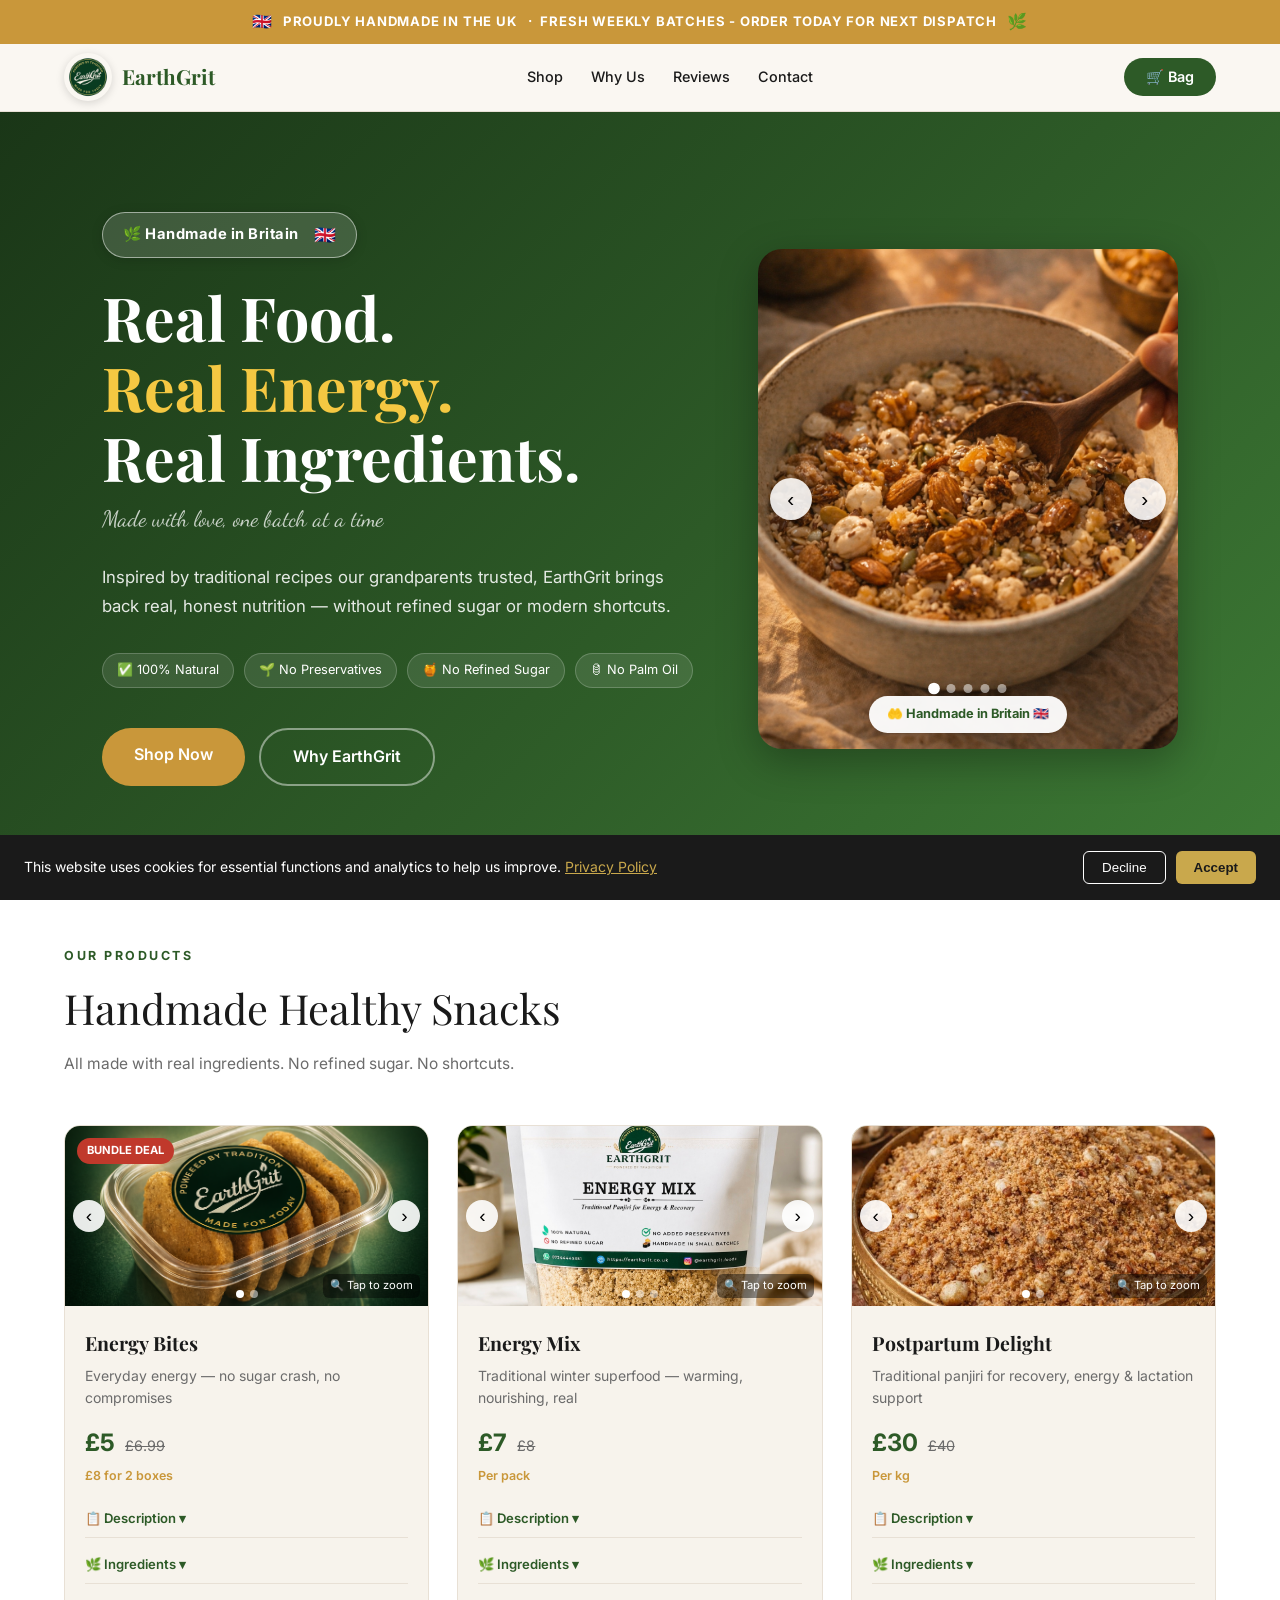
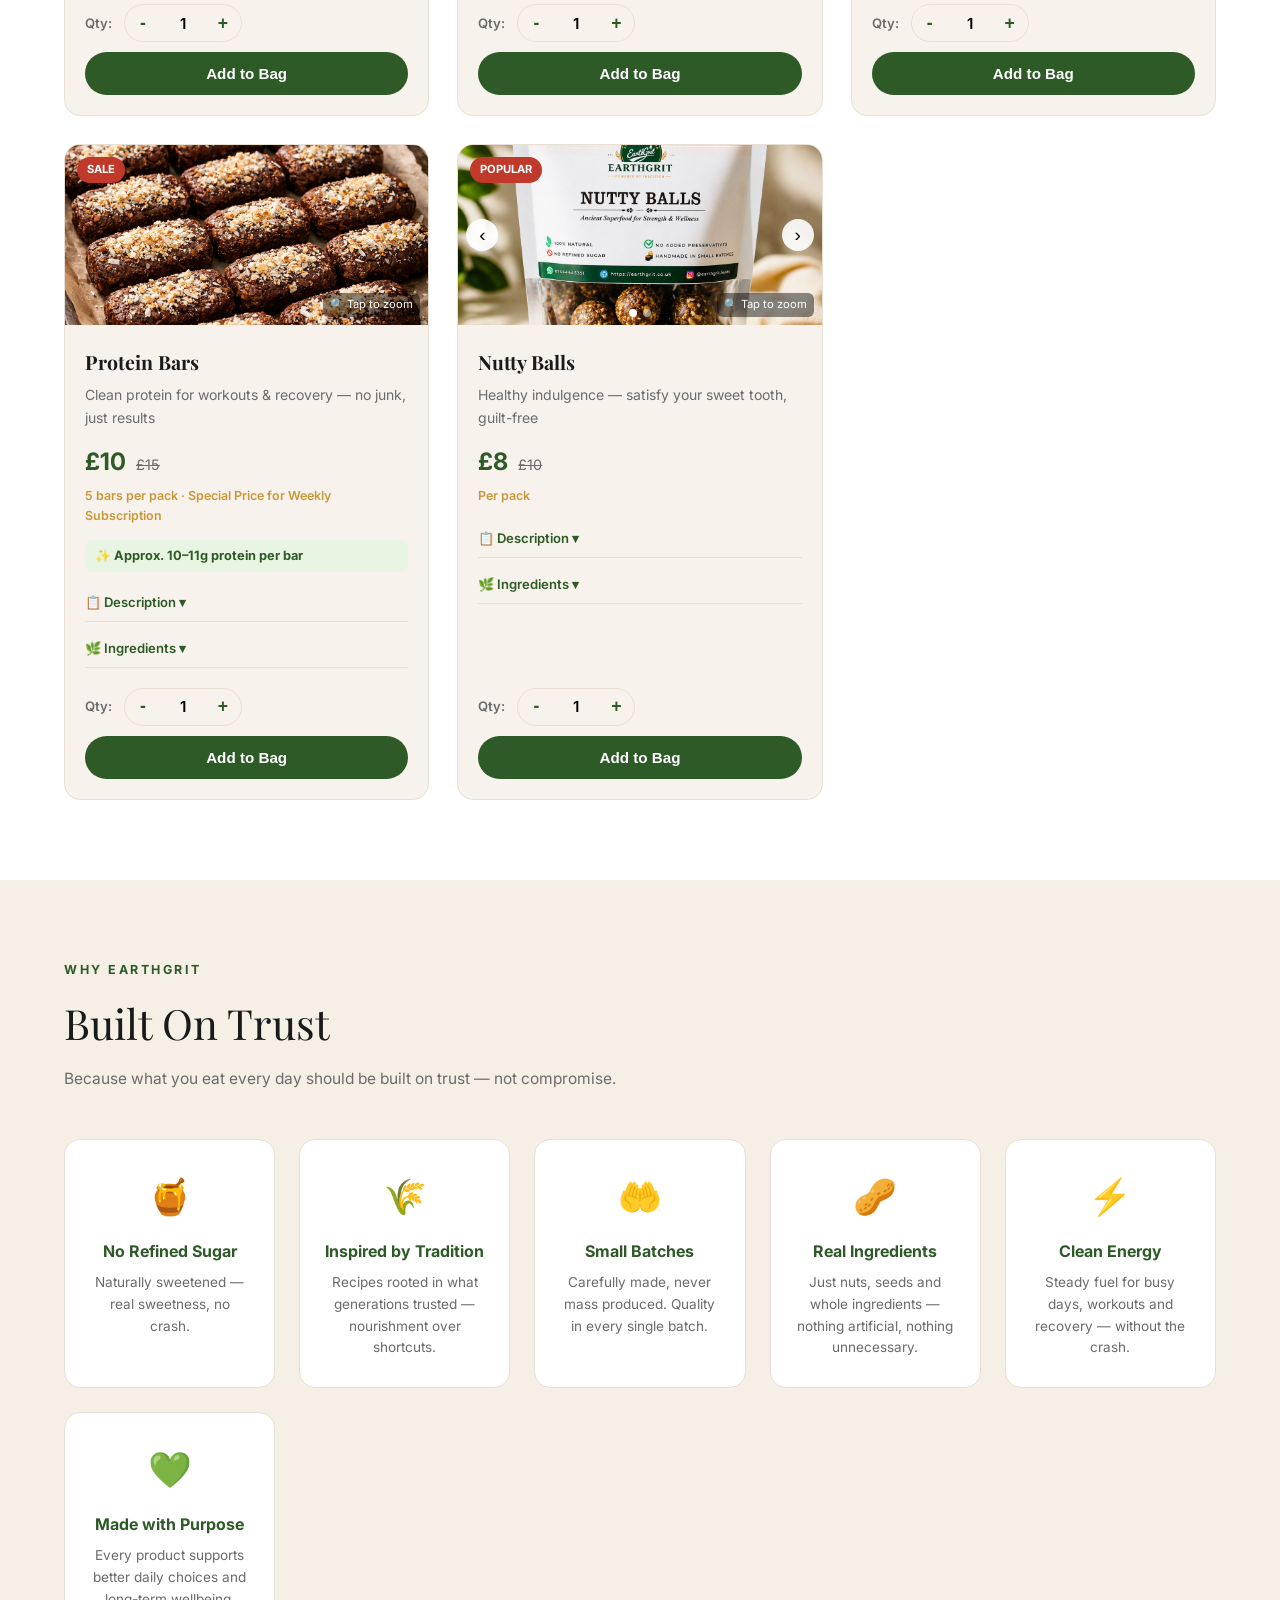
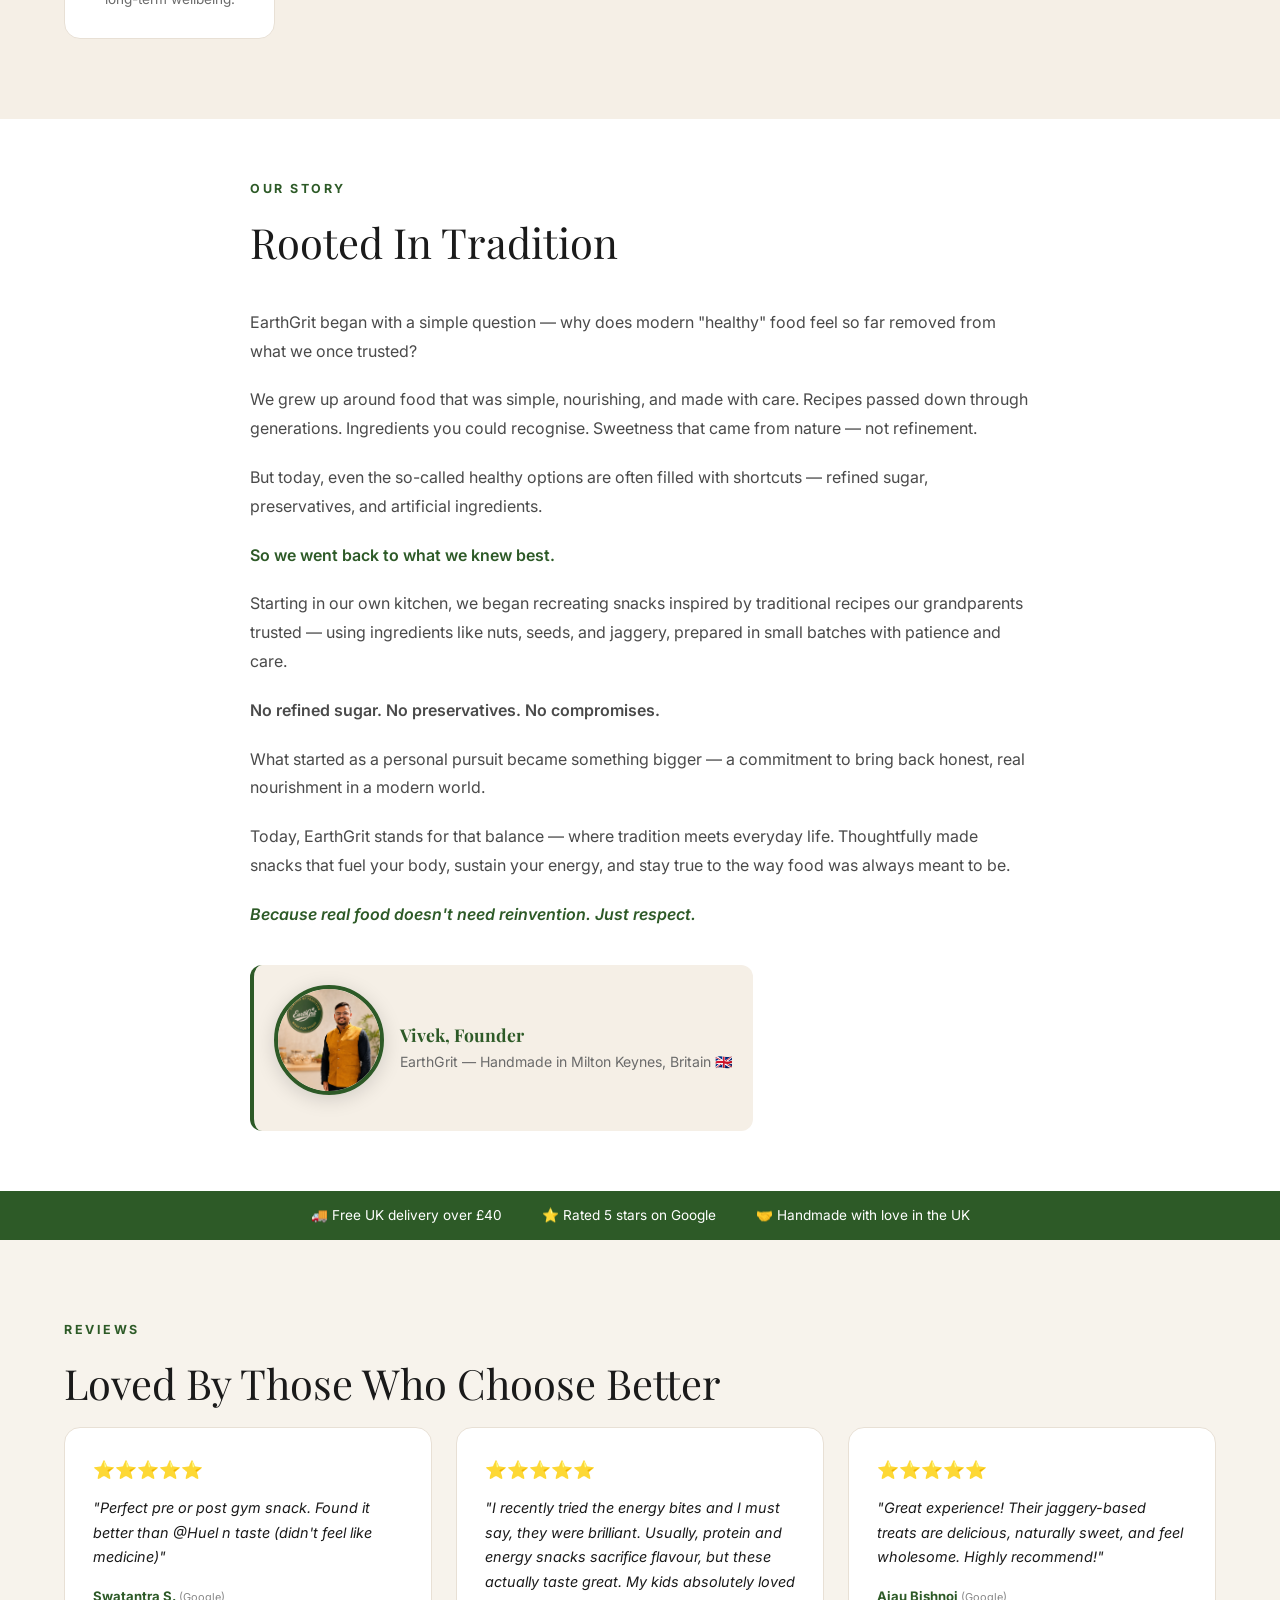
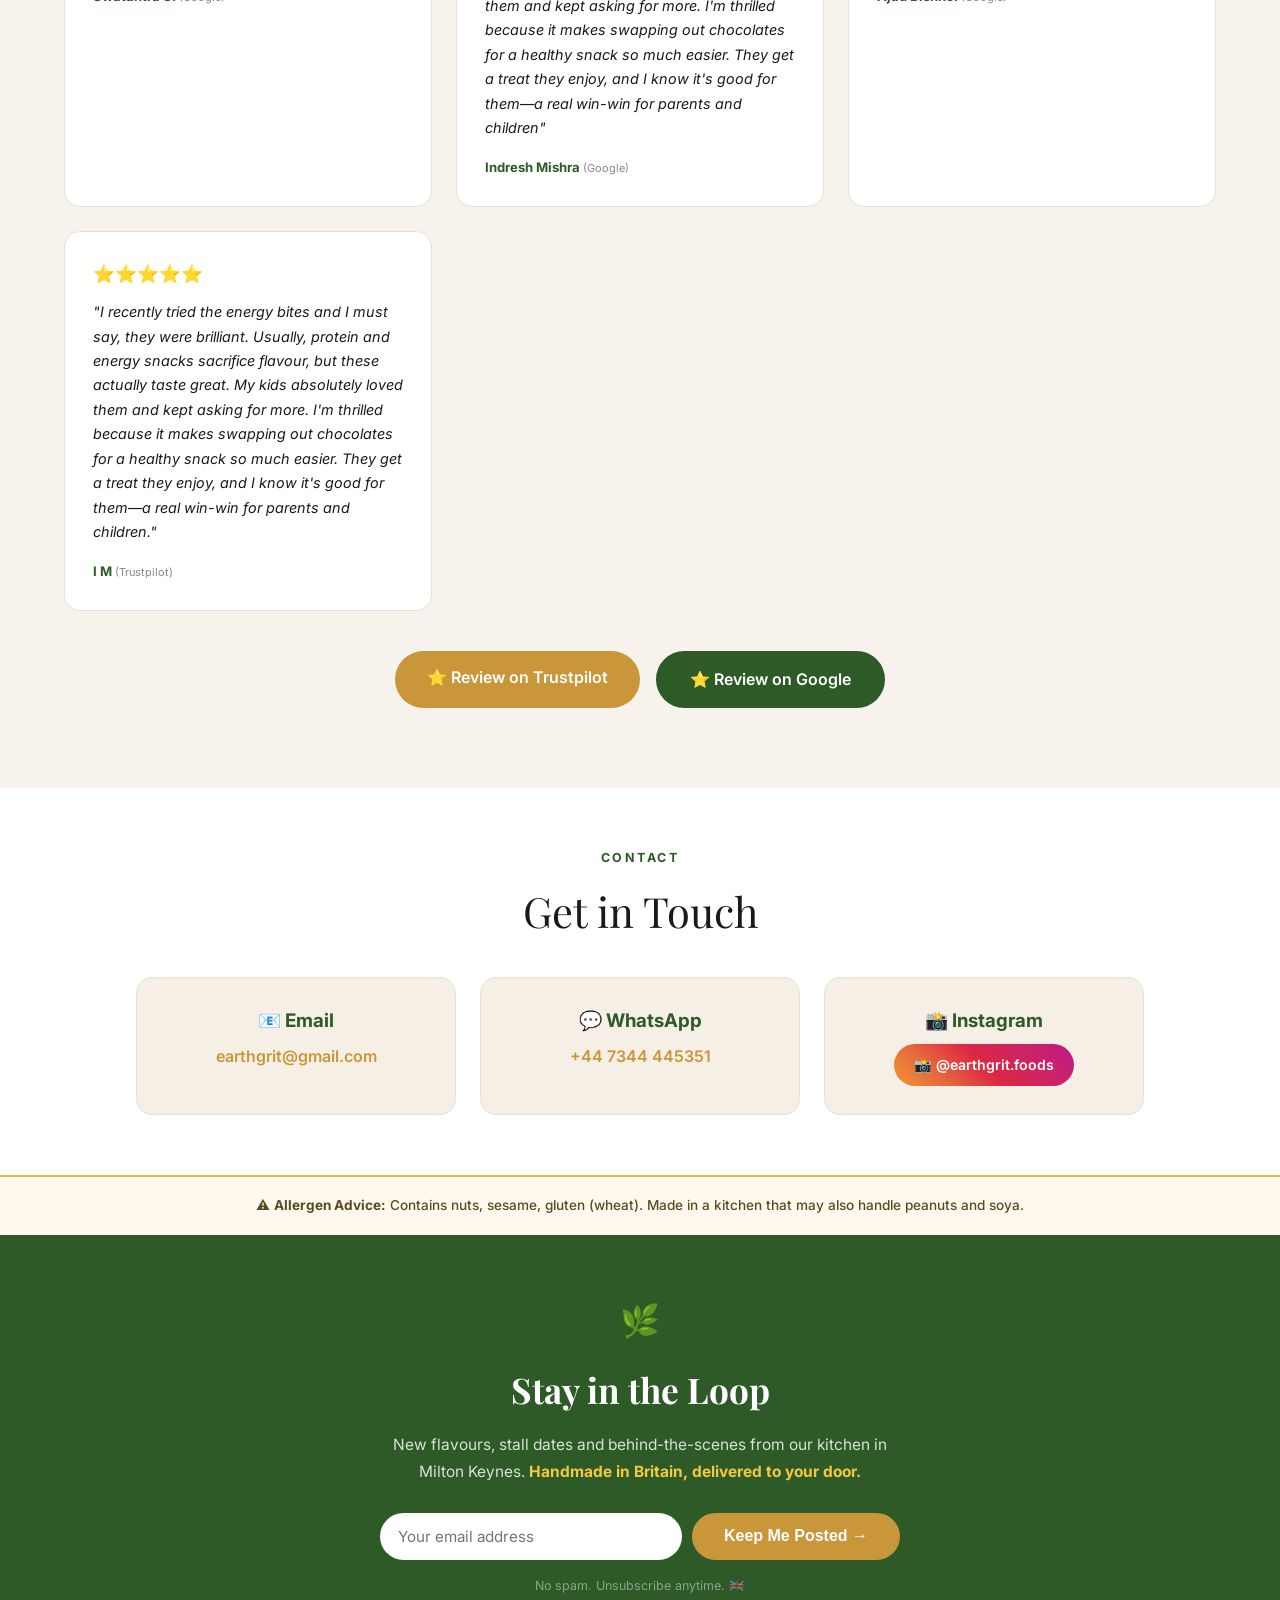
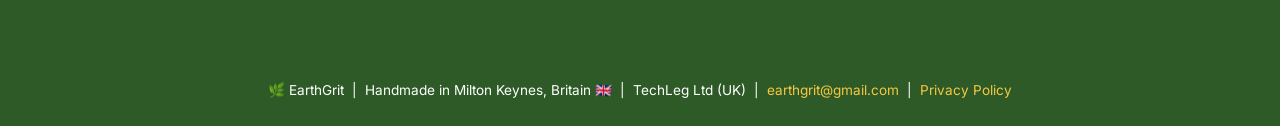
==== commit 90d1ee2f: "Update index.html" ====
--- a/index.html
+++ b/index.html
@@ -73,7 +73,7 @@
   gap: 10px;
 ">
   <span style="font-size:1rem;">🇬🇧</span>
-  PROUDLY HANDMADE IN BRITAIN &nbsp;·&nbsp; SMALL BATCHES &nbsp;·&nbsp; REAL INGREDIENTS ONLY
+  PROUDLY HANDMADE IN THE UK &nbsp; ·&nbsp; FRESH WEEKLY BATCHES - ORDER TODAY FOR NEXT DISPATCH
   <span style="font-size:1rem;">🌿</span>
 </div>
 
@@ -160,7 +160,7 @@
 <h1>Real Food.<br><span>Real Energy.</span><br>Real Ingredients.</h1>
 <p style="font-family:'Dancing Script',cursive;font-size:1.4rem;color:rgba(255,255,255,0.85);margin-bottom:24px;margin-top:-12px;">Made with love, one batch at a time</p>
 
-      <p>Handmade protein bars, energy bites & healthy snacks. No refined sugar. No preservatives. No palm oil.</p>
+      <p>Inspired by traditional recipes our grandparents trusted, EarthGrit brings back real, honest nutrition — without refined sugar or modern shortcuts.</p>
       <div class="chips">
         <span class="chip">✅ 100% Natural</span>
         <span class="chip">🌱 No Preservatives</span>
@@ -169,7 +169,7 @@
       </div>
       <div class="hbtns">
         <a href="#products" class="btn-p">Shop Now</a>
-        <a href="#why" class="btn-g">Learn More</a>
+        <a href="#why" class="btn-g">Why EarthGrit</a>
       </div>
     </div>
 
@@ -203,76 +203,6 @@
 
   </div>
 
-
-
-<!-- ===================== OUR STORY SECTION ===================== -->
-<section id="our-story" style="background:#fff;">
-  <div style="display:grid;grid-template-columns:1fr 1fr;gap:60px;align-items:center;max-width:1100px;margin:0 auto;">
-    <div>
-      <div class="sl">Our Story</div>
-      <div class="st">Made by Hand.<br>Made in Britain.</div>
-      <p style="color:#4a4a4a;font-size:1rem;line-height:1.8;margin-bottom:20px;">
-        EarthGrit was born out of a simple frustration — every snack bar on the shelf was full of refined sugar, palm oil, or ingredients I couldn't even pronounce.
-      </p>
-      <p style="color:#4a4a4a;font-size:1rem;line-height:1.8;margin-bottom:20px;">
-        So I started making my own. In my kitchen in <strong>Milton Keynes</strong>, using nothing but real, whole ingredients — nuts, seeds, dates, jaggery. No shortcuts. No additives. Just honest food.
-      </p>
-      <p style="color:#4a4a4a;font-size:1rem;line-height:1.8;margin-bottom:32px;">
-        Every single bar, every bag of roasted nuts — <strong>handmade in Britain</strong>, in small batches, with the kind of care that a factory line simply cannot replicate.
-      </p>
-      
-
-<div style="display:inline-flex;align-items:center;gap:16px;padding:20px;background:#f5efe6;border-radius:12px;border-left:4px solid #2d5a27;max-width:100%;">
-  <img src="images/founder/founder.jpg" alt="Vivek, Founder of EarthGrit" class="founder-photo" />
-  <div>
-    <div style="font-family:'Playfair Display',serif;font-size:1.1rem;font-weight:700;color:#2d5a27;">Vivek, Founder</div>
-    <div style="font-size:.88rem;color:#6b6b6b;margin-top:2px;">EarthGrit — Handmade in Milton Keynes, Britain 🇬🇧</div>
-  </div>
-</div>
-
-
-    </div>
-    <div style="display:grid;grid-template-columns:1fr 1fr;gap:16px;">
-      <div style="background:#f5efe6;border-radius:16px;padding:28px 20px;text-align:center;border:1px solid #e8e0d5;">
-        <div style="font-size:2rem;margin-bottom:10px;">🤲</div>
-        <div style="font-weight:700;color:#2d5a27;font-size:.95rem;margin-bottom:6px;">Handmade</div>
-        <div style="font-size:.82rem;color:#6b6b6b;">Every bite crafted by hand, never by machine</div>
-      </div>
-      <div style="background:#f5efe6;border-radius:16px;padding:28px 20px;text-align:center;border:1px solid #e8e0d5;">
-        <div style="font-size:2rem;margin-bottom:10px;">🇬🇧</div>
-        <div style="font-weight:700;color:#2d5a27;font-size:.95rem;margin-bottom:6px;">British Made</div>
-        <div style="font-size:.82rem;color:#6b6b6b;">Proudly made in Milton Keynes, England</div>
-      </div>
-      <div style="background:#f5efe6;border-radius:16px;padding:28px 20px;text-align:center;border:1px solid #e8e0d5;">
-        <div style="font-size:2rem;margin-bottom:10px;">🌱</div>
-        <div style="font-weight:700;color:#2d5a27;font-size:.95rem;margin-bottom:6px;">Small Batches</div>
-        <div style="font-size:.82rem;color:#6b6b6b;">Never mass-produced, always fresh</div>
-      </div>
-      <div style="background:#f5efe6;border-radius:16px;padding:28px 20px;text-align:center;border:1px solid #e8e0d5;">
-        <div style="font-size:2rem;margin-bottom:10px;">💚</div>
-        <div style="font-weight:700;color:#2d5a27;font-size:.95rem;margin-bottom:6px;">Real Ingredients</div>
-        <div style="font-size:.82rem;color:#6b6b6b;">Nothing you can't pronounce</div>
-      </div>
-    </div>
-  </div>
-</section>
-<style>
-@media(max-width:768px){
-  #our-story > div { grid-template-columns:1fr !important; gap:32px !important; }
-}
-</style>
-
-
-
-
-
-
-  <!-- ===================== TRUST BAR ===================== -->
-  <div class="tbar">
-    <div class="ti">🚚 Free UK delivery over £40</div>
-    <div class="ti">⭐ Rated 5 stars on Google</div>
-    <div class="ti">🤝 Handmade with love in UK</div>
-  </div>
 
   <!-- ===================== PRODUCTS SECTION =====================
        Products are built dynamically from products.js
@@ -286,19 +216,79 @@
   </section>
 
   <!-- ===================== WHY US SECTION ===================== -->
-  <section id="why" class="why-s">
-    <div class="sl">Why EarthGrit</div>
-    <div class="st">Made Differently</div>
-    <div class="ss">We believe in food that's honest, real and nutritious.</div>
-    <div class="wg">
-      <div class="wc"><div class="wi">🍯</div><h3>No Refined Sugar</h3><p>Sweetened only with natural jaggery, dates and figs.</p></div>
-      <div class="wc"><div class="wi">🌱</div><h3>No Preservatives</h3><p>Fresh, handmade and delivered straight to your door.</p></div>
-      <div class="wc"><div class="wi">🤲</div><h3>Handmade</h3><p>Every bite is handcrafted in small batches in Milton Keynes.</p></div>
-      <div class="wc"><div class="wi">🛢</div><h3>No Palm Oil</h3><p>Better for you and better for the planet.</p></div>
-      <div class="wc"><div class="wi">🥜</div><h3>Nutrient Dense</h3><p>Packed with nuts, seeds, and real whole ingredients.</p></div>
-      <div class="wc"><div class="wi">🚚</div><h3>UK Delivery</h3><p>Fast delivery across the UK. Free over £40.</p></div>
-    </div>
-  </section>
+<section id="why" class="why-s">
+  <div class="sl">Why EarthGrit</div>
+  <div class="st">Built On Trust</div>
+  <div class="ss">Because what you eat every day should be built on trust — not compromise.</div>
+  <div class="wg">
+    <div class="wc"><div class="wi">🍯</div><h3>No Refined Sugar</h3><p>Naturally sweetened — real sweetness, no crash.</p></div>
+    <div class="wc"><div class="wi">🌾</div><h3>Inspired by Tradition</h3><p>Recipes rooted in what generations trusted — nourishment over shortcuts.</p></div>
+    <div class="wc"><div class="wi">🤲</div><h3>Small Batches</h3><p>Carefully made, never mass produced. Quality in every single batch.</p></div>
+    <div class="wc"><div class="wi">🥜</div><h3>Real Ingredients</h3><p>Just nuts, seeds and whole ingredients — nothing artificial, nothing unnecessary.</p></div>
+    <div class="wc"><div class="wi">⚡</div><h3>Clean Energy</h3><p>Steady fuel for busy days, workouts and recovery — without the crash.</p></div>
+    <div class="wc"><div class="wi">💚</div><h3>Made with Purpose</h3><p>Every product supports better daily choices and long-term wellbeing.</p></div>
+  </div>
+</section>
+
+
+
+<!-- ===================== OUR STORY SECTION ===================== -->
+<section id="our-story" style="background:#fff;padding:60px 5%;">
+  <div style="max-width:780px;margin:0 auto;">
+
+    <div class="sl">Our Story</div>
+    <div class="st" style="margin-bottom:32px;">Rooted In Tradition<br></div>
+
+    <p style="color:#4a4a4a;font-size:1rem;line-height:1.8;margin-bottom:20px;">
+      EarthGrit began with a simple question — why does modern "healthy" food feel so far removed from what we once trusted?
+    </p>
+    <p style="color:#4a4a4a;font-size:1rem;line-height:1.8;margin-bottom:20px;">
+      We grew up around food that was simple, nourishing, and made with care. Recipes passed down through generations. Ingredients you could recognise. Sweetness that came from nature — not refinement.
+    </p>
+    <p style="color:#4a4a4a;font-size:1rem;line-height:1.8;margin-bottom:20px;">
+      But today, even the so-called healthy options are often filled with shortcuts — refined sugar, preservatives, and artificial ingredients.
+    </p>
+    <p style="font-size:1rem;line-height:1.8;margin-bottom:20px;font-weight:600;color:#2d5a27;">
+      So we went back to what we knew best.
+    </p>
+    <p style="color:#4a4a4a;font-size:1rem;line-height:1.8;margin-bottom:20px;">
+      Starting in our own kitchen, we began recreating snacks inspired by traditional recipes our grandparents trusted — using ingredients like nuts, seeds, and jaggery, prepared in small batches with patience and care.
+    </p>
+    <p style="color:#4a4a4a;font-size:1rem;line-height:1.8;margin-bottom:20px;font-weight:600;">
+      No refined sugar. No preservatives. No compromises.
+    </p>
+    <p style="color:#4a4a4a;font-size:1rem;line-height:1.8;margin-bottom:20px;">
+      What started as a personal pursuit became something bigger — a commitment to bring back honest, real nourishment in a modern world.
+    </p>
+    <p style="color:#4a4a4a;font-size:1rem;line-height:1.8;margin-bottom:20px;">
+      Today, EarthGrit stands for that balance — where tradition meets everyday life. Thoughtfully made snacks that fuel your body, sustain your energy, and stay true to the way food was always meant to be.
+    </p>
+    <p style="color:#2d5a27;font-size:1rem;line-height:1.8;margin-bottom:36px;font-style:italic;font-weight:600;">
+      Because real food doesn't need reinvention. Just respect.
+    </p>
+
+    <div style="display:inline-flex;align-items:center;gap:16px;padding:20px;background:#f5efe6;border-radius:12px;border-left:4px solid #2d5a27;max-width:100%;">
+      <img src="images/founder/founder.jpg" alt="Vivek, Founder of EarthGrit" class="founder-photo" />
+      <div>
+        <div style="font-family:'Playfair Display',serif;font-size:1.1rem;font-weight:700;color:#2d5a27;">Vivek, Founder</div>
+        <div style="font-size:.88rem;color:#6b6b6b;margin-top:2px;">EarthGrit — Handmade in Milton Keynes, Britain 🇬🇧</div>
+      </div>
+    </div>
+
+  </div>
+</section>
+
+
+
+
+  <!-- ===================== TRUST BAR ===================== -->
+  <div class="tbar">
+    <div class="ti">🚚 Free UK delivery over £40</div>
+    <div class="ti">⭐ Rated 5 stars on Google</div>
+    <div class="ti">🤝 Handmade with love in the UK</div>
+  </div>
+
+
 
   <!-- ===================== REVIEWS SECTION =====================
        Reviews are loaded dynamically from reviews.js
@@ -306,7 +296,7 @@
   ============================================================ -->
   <section id="reviews">
     <div class="sl">Reviews</div>
-    <div class="st">What Customers Say</div>
+    <div class="st">Loved By Those Who Choose Better</div>
     <div class="rg" id="reviews-container"></div>
     <div class="rlinks">
       <a href="https://uk.trustpilot.com/review/earthgrit.carrd.co" target="_blank" class="btn-p">⭐ Review on Trustpilot</a>
@@ -320,7 +310,8 @@
      To add dates: edit STALL_DATES array in the script below
      Set active: false to hide a date without deleting it
 ============================================================ -->
-<section id="stall-dates" style="background:#fff;">
+<!-- <section id="stall-dates" style="background:#fff;" > -->
+<section id="stall-dates" style="display:none;">
   <div class="sl">Find Us</div>
   <div class="st">Come Say Hello 👋</div>
   <div class="ss">We're at local markets across Milton Keynes — come try before you buy.</div>
@@ -336,8 +327,12 @@
 </section>
 
 
+
+
+
 <!-- ===================== FIND IN STORE ===================== -->
-<section id="find-us">
+<!-- ===================== remove this code to make it visible : style="display:none;===================== -->
+<section id="find-us" style="display:none;">
   <div class="find-inner">
 
     <!-- LEFT: search UI -->
@@ -410,41 +405,35 @@
   </div>
 </section>
 
+
+
+
+
 <!-- ===================== CONTACT SECTION ===================== -->
-<section id="contact" class="why-s" style="text-align:center;">
+<section id="contact" style="background:#fff; padding:60px 5%; text-align:center;">
   <div class="sl">Contact</div>
   <div class="st">Get in Touch</div>
   <div style="display:flex; flex-wrap:wrap; justify-content:center; gap:24px; margin-top:32px; padding: 0 5%;">
-    <div class="ci2" style="flex:1; min-width:240px; max-width:320px;"><h3>📧 Email</h3><p><a href="mailto:earthgrit@gmail.com">earthgrit@gmail.com</a></p></div>
-    <div class="ci2" style="flex:1; min-width:240px; max-width:320px;"><h3>💬 WhatsApp</h3><p><a href="https://wa.me/447344445351">+44 7344 445351</a></p></div>
-    <div class="ci2" style="flex:1; min-width:240px; max-width:320px;"><h3>⚠️ Allergen Advice</h3><p>Contains nuts, sesame, gluten (wheat). Made in a kitchen that may also handle peanuts and soya.</p></div>
+    <div class="ci2" style="flex:1; min-width:240px; max-width:320px; background:#f5efe6; border:1px solid #e8e0d5;"><h3>📧 Email</h3><p><a href="mailto:earthgrit@gmail.com">earthgrit@gmail.com</a></p></div>
+    <div class="ci2" style="flex:1; min-width:240px; max-width:320px; background:#f5efe6; border:1px solid #e8e0d5;"><h3>💬 WhatsApp</h3><p><a href="https://wa.me/447344445351">+44 7344 445351</a></p></div>
+    <div class="ci2" style="flex:1; min-width:240px; max-width:320px; background:#f5efe6; border:1px solid #e8e0d5;">
+      <h3>📸 Instagram</h3>
+
+      <a href="https://instagram.com/earthgrit.foods" target="_blank"
+         style="display:inline-flex;align-items:center;gap:8px;background:linear-gradient(45deg,#f09433,#e6683c,#dc2743,#cc2366,#bc1888);color:#fff;border-radius:50px;padding:10px 20px;font-weight:600;font-size:.88rem;text-decoration:none;">
+        📸 @earthgrit.foods
+      </a>
+    </div>
   </div>
 </section>
 
 
-<!-- ===================== INSTAGRAM STRIP =====================
-     Replace placeholder emoji tiles with real <img> tags
-     when you have actual Instagram photos ready
-============================================================ -->
-<section style="background:#faf7f2;padding:48px 5%;text-align:center;">
-  <div class="sl" style="text-align:center;">Follow Along</div>
-  <div style="font-family:'Playfair Display',serif;font-size:1.6rem;margin-bottom:6px;">@earthgrit.foods on Instagram</div>
-
-  <p style="color:#6b6b6b;font-size:.9rem;margin-bottom:28px;">
-    Real food, real moments — follow us for stall updates, new products & behind-the-scenes.
+<!-- ===================== ALLERGEN ADVICE ===================== -->
+<div style="background:#fff8ee;border-top:2px solid #e8b84b;padding:18px 5%;text-align:center;">
+  <p style="margin:0;font-size:.85rem;color:#5a4a1e;font-weight:500;">
+    ⚠️ <strong>Allergen Advice:</strong> Contains nuts, sesame, gluten (wheat). Made in a kitchen that may also handle peanuts and soya.
   </p>
-  
-<p style="color:#6b6b6b;font-size:.9rem;margin-bottom:24px;font-style:italic;">
-  📸 Photos coming soon — follow us for sneak peeks before they land here.
-</p>
-
-
-  <a href="https://instagram.com/earthgrit.foods" target="_blank"
-     style="display:inline-flex;align-items:center;gap:8px;background:linear-gradient(45deg,#f09433,#e6683c,#dc2743,#cc2366,#bc1888);color:#fff;border-radius:50px;padding:12px 24px;font-weight:600;font-size:.9rem;text-decoration:none;"">
-    📸 Follow @earthgrit.foods
-  </a>
-</section>
-
+</div>
 
 
 <!-- ===================== EMAIL SIGNUP =====================
@@ -473,6 +462,10 @@
     <p style="color:rgba(255,255,255,0.45);font-size:.78rem;margin-top:16px;">No spam. Unsubscribe anytime. 🇬🇧</p>
   </div>
 </section>
+
+
+
+
 
 
 <!-- ===================== FOOTER ===================== -->
@@ -640,4 +633,4 @@
 
 
 </body>
-</html>+</html>
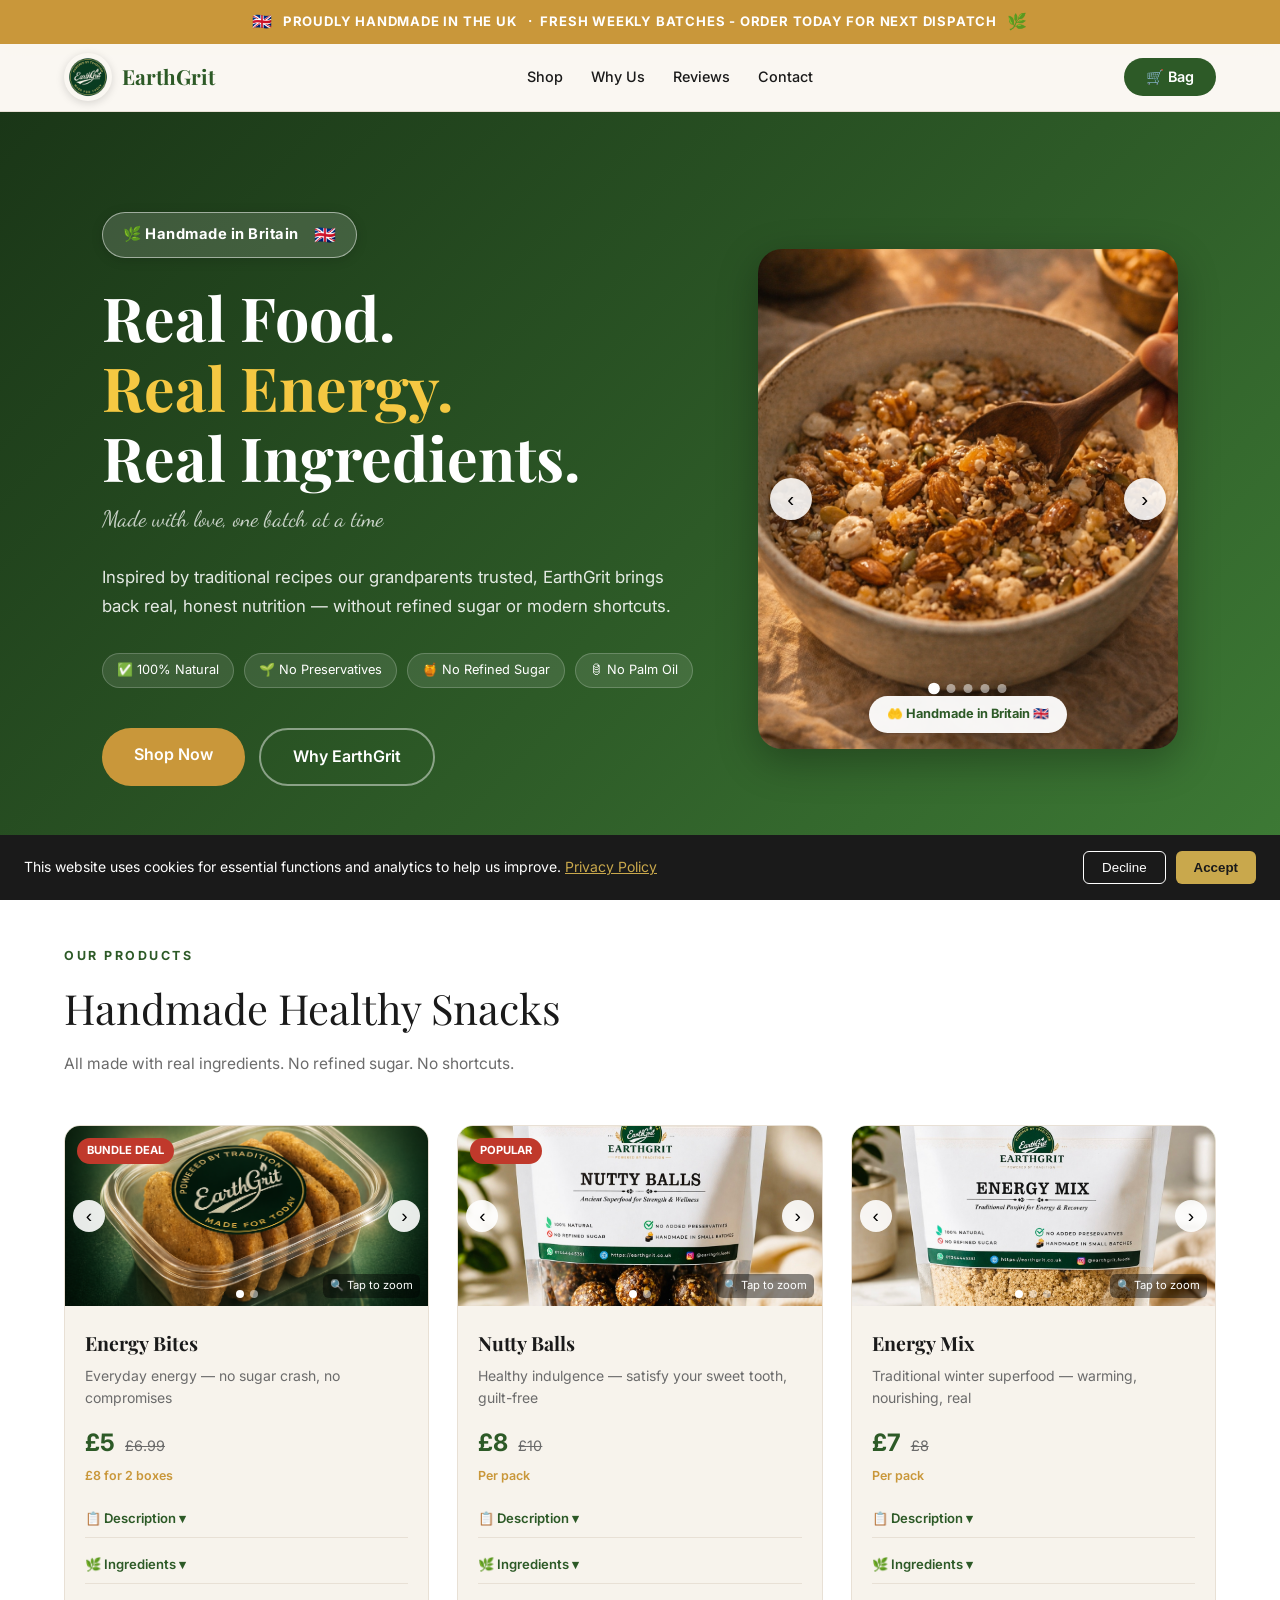
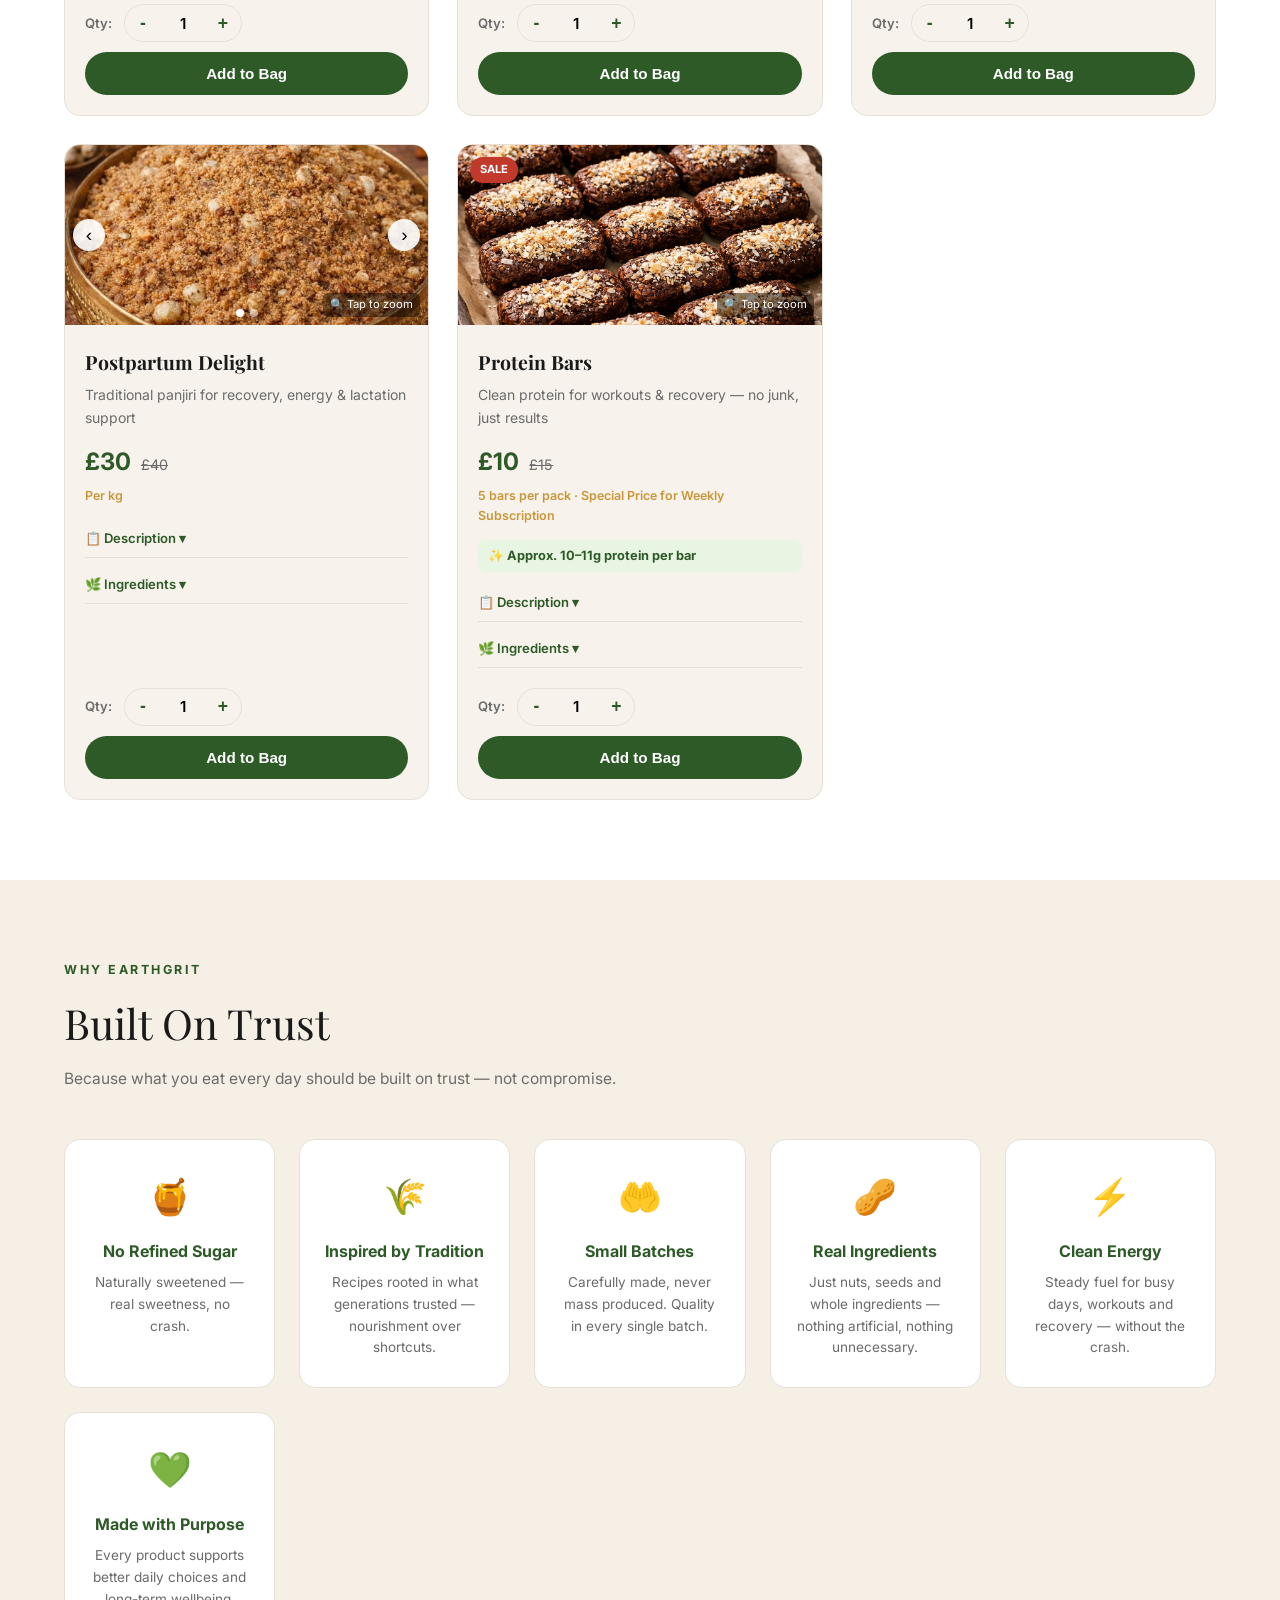
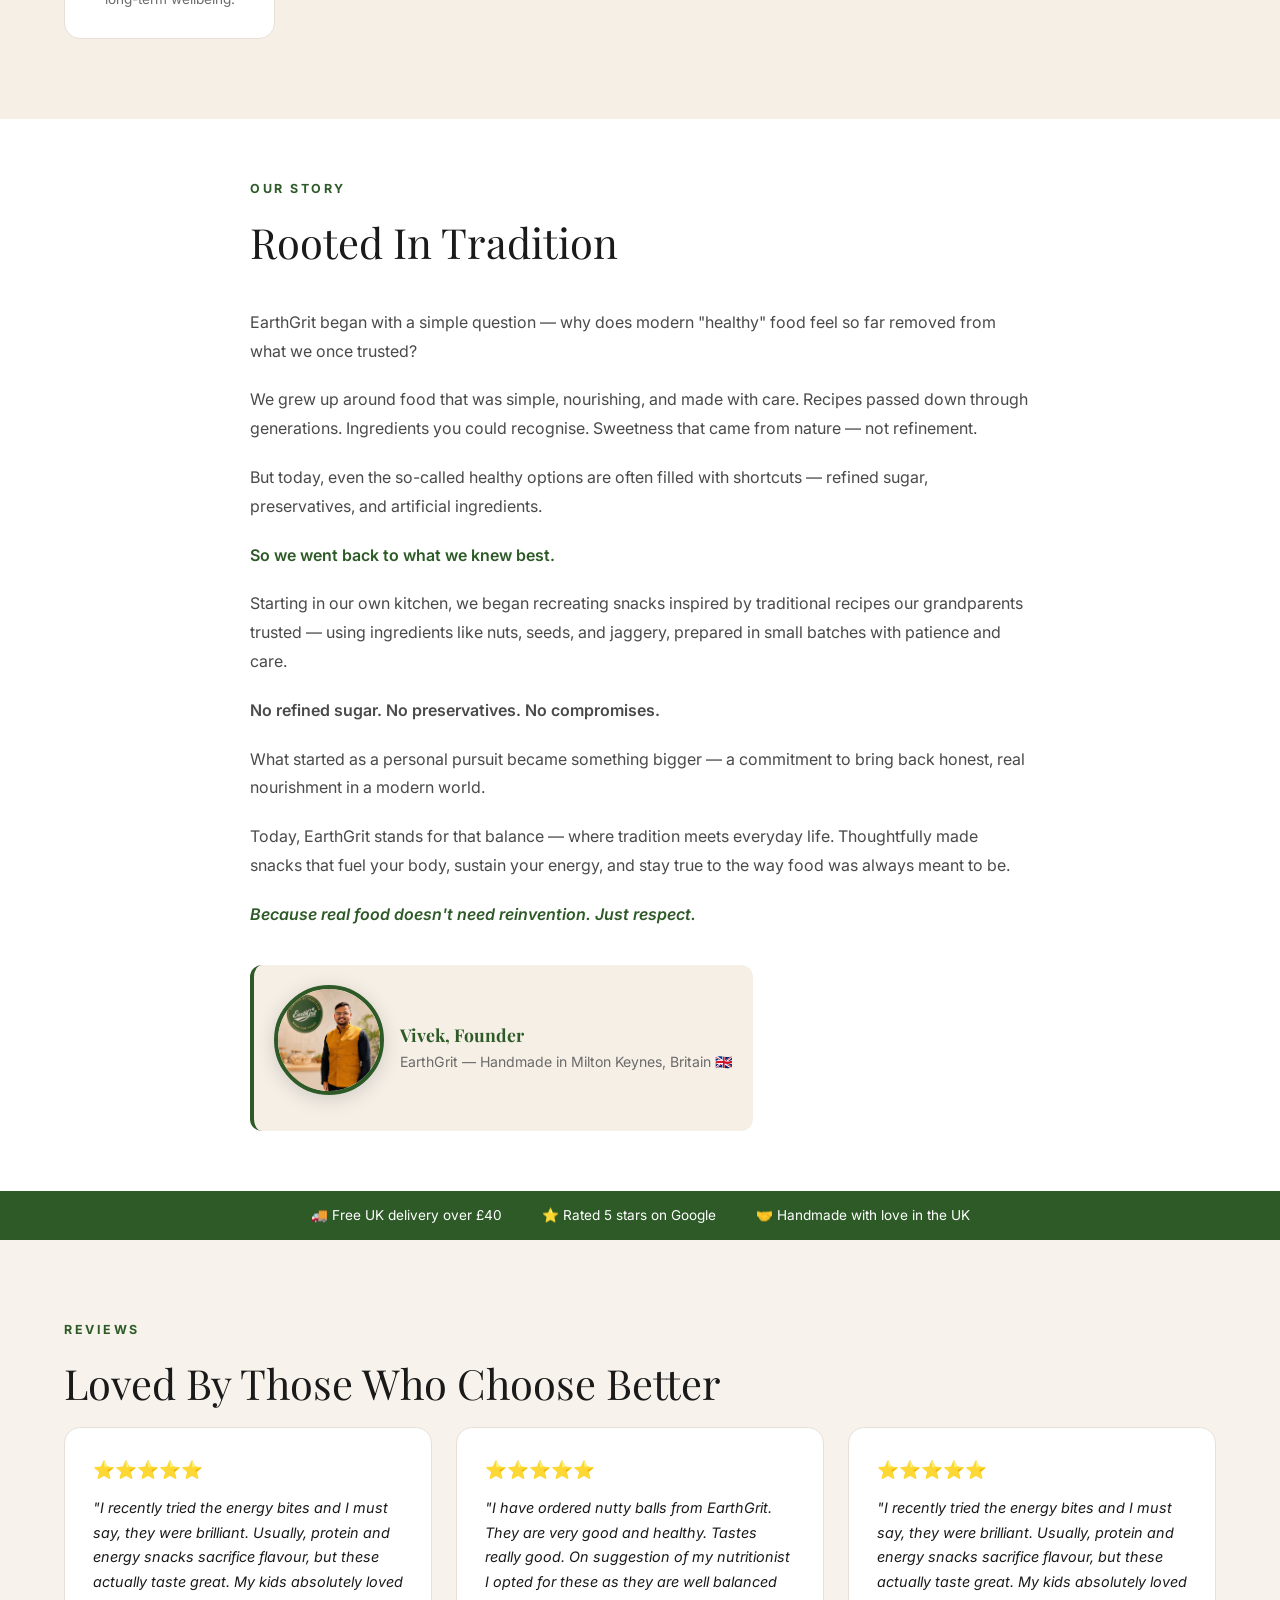
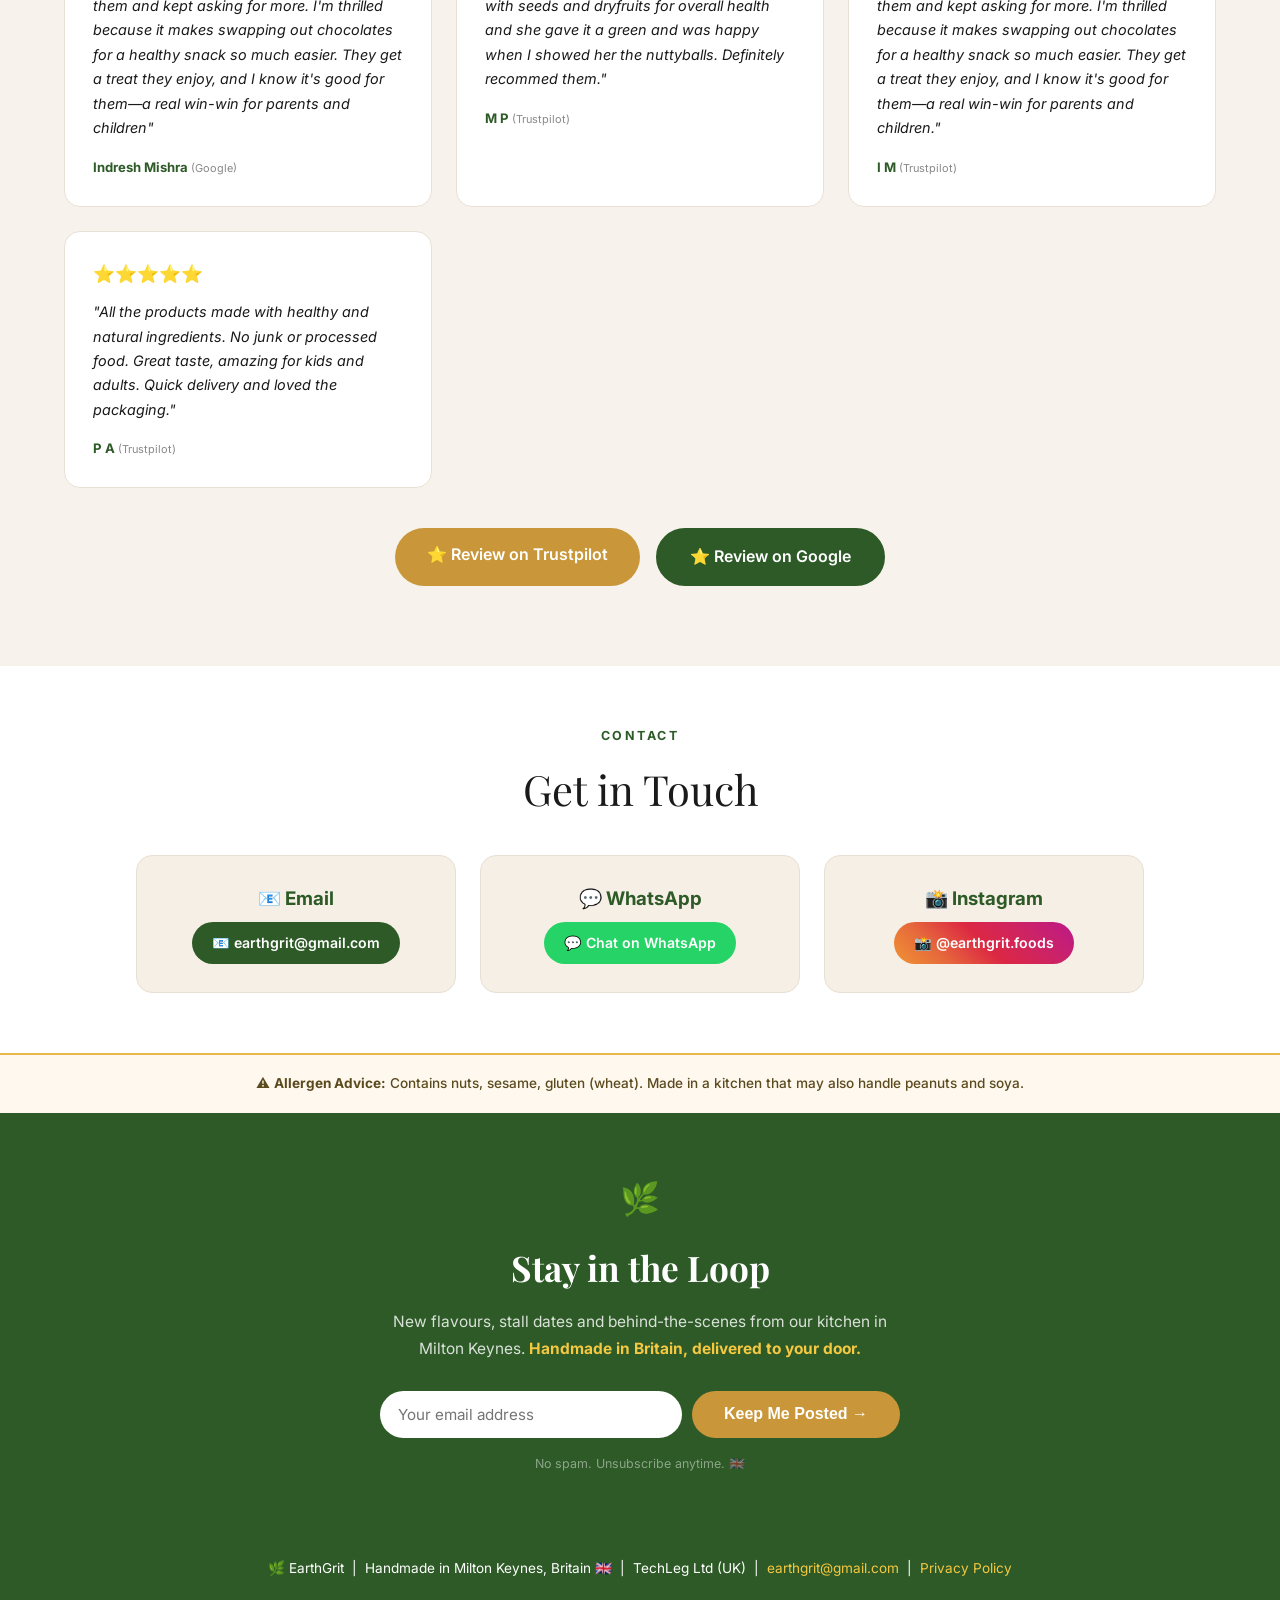
==== commit 23c82ebc: "Update index.html" ====
--- a/index.html
+++ b/index.html
@@ -414,8 +414,23 @@
   <div class="sl">Contact</div>
   <div class="st">Get in Touch</div>
   <div style="display:flex; flex-wrap:wrap; justify-content:center; gap:24px; margin-top:32px; padding: 0 5%;">
-    <div class="ci2" style="flex:1; min-width:240px; max-width:320px; background:#f5efe6; border:1px solid #e8e0d5;"><h3>📧 Email</h3><p><a href="mailto:earthgrit@gmail.com">earthgrit@gmail.com</a></p></div>
-    <div class="ci2" style="flex:1; min-width:240px; max-width:320px; background:#f5efe6; border:1px solid #e8e0d5;"><h3>💬 WhatsApp</h3><p><a href="https://wa.me/447344445351">+44 7344 445351</a></p></div>
+<div class="ci2" style="flex:1; min-width:240px; max-width:320px; background:#f5efe6; border:1px solid #e8e0d5;">
+  <h3>📧 Email</h3>
+  <a href="mailto:earthgrit@gmail.com"
+     style="display:inline-flex;align-items:center;gap:8px;background:#2d5a27;color:#fff;border-radius:50px;padding:10px 20px;font-weight:600;font-size:.88rem;text-decoration:none;">
+    📧 earthgrit@gmail.com
+  </a>
+</div>
+
+<div class="ci2" style="flex:1; min-width:240px; max-width:320px; background:#f5efe6; border:1px solid #e8e0d5;">
+  <h3>💬 WhatsApp</h3>
+  <a href="https://wa.me/447344445351" target="_blank"
+     style="display:inline-flex;align-items:center;gap:8px;background:#25d366;color:#fff;border-radius:50px;padding:10px 20px;font-weight:600;font-size:.88rem;text-decoration:none;">
+    💬 Chat on WhatsApp
+  </a>
+</div>
+
+
     <div class="ci2" style="flex:1; min-width:240px; max-width:320px; background:#f5efe6; border:1px solid #e8e0d5;">
       <h3>📸 Instagram</h3>
 
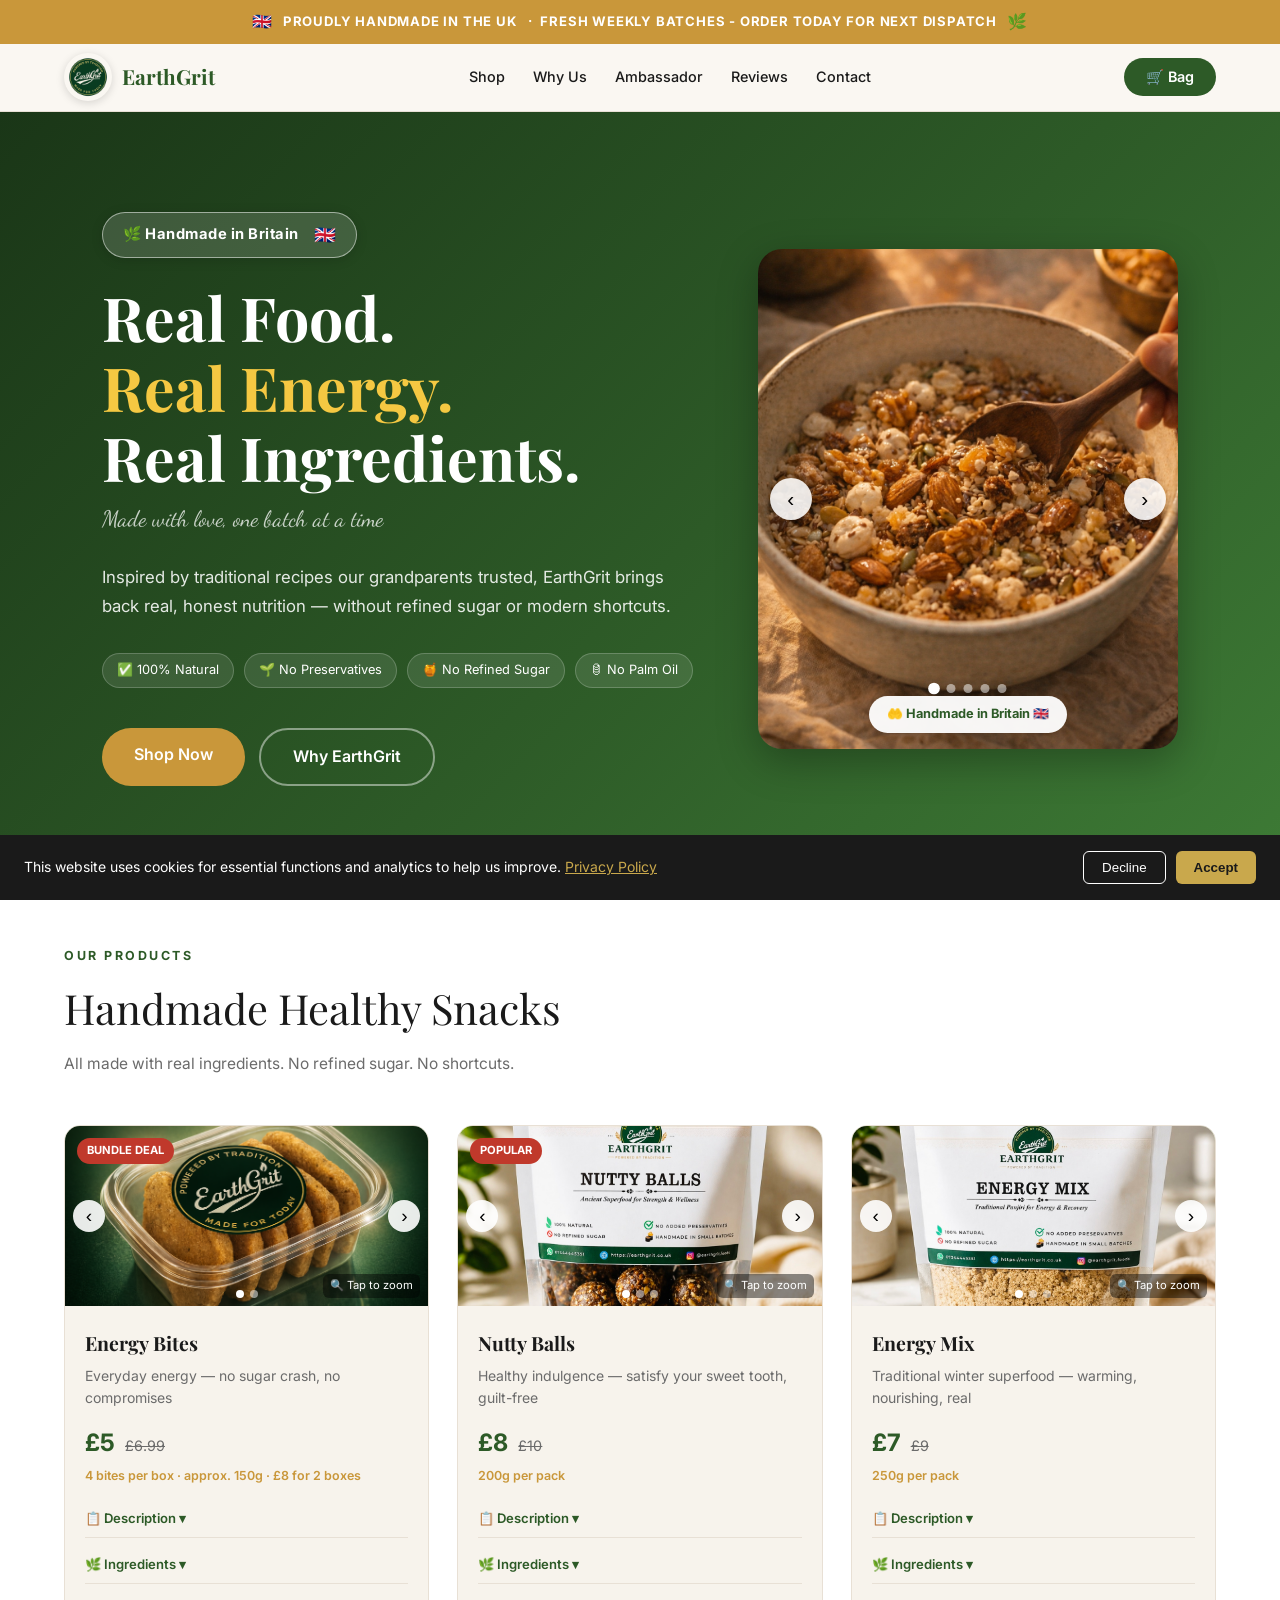
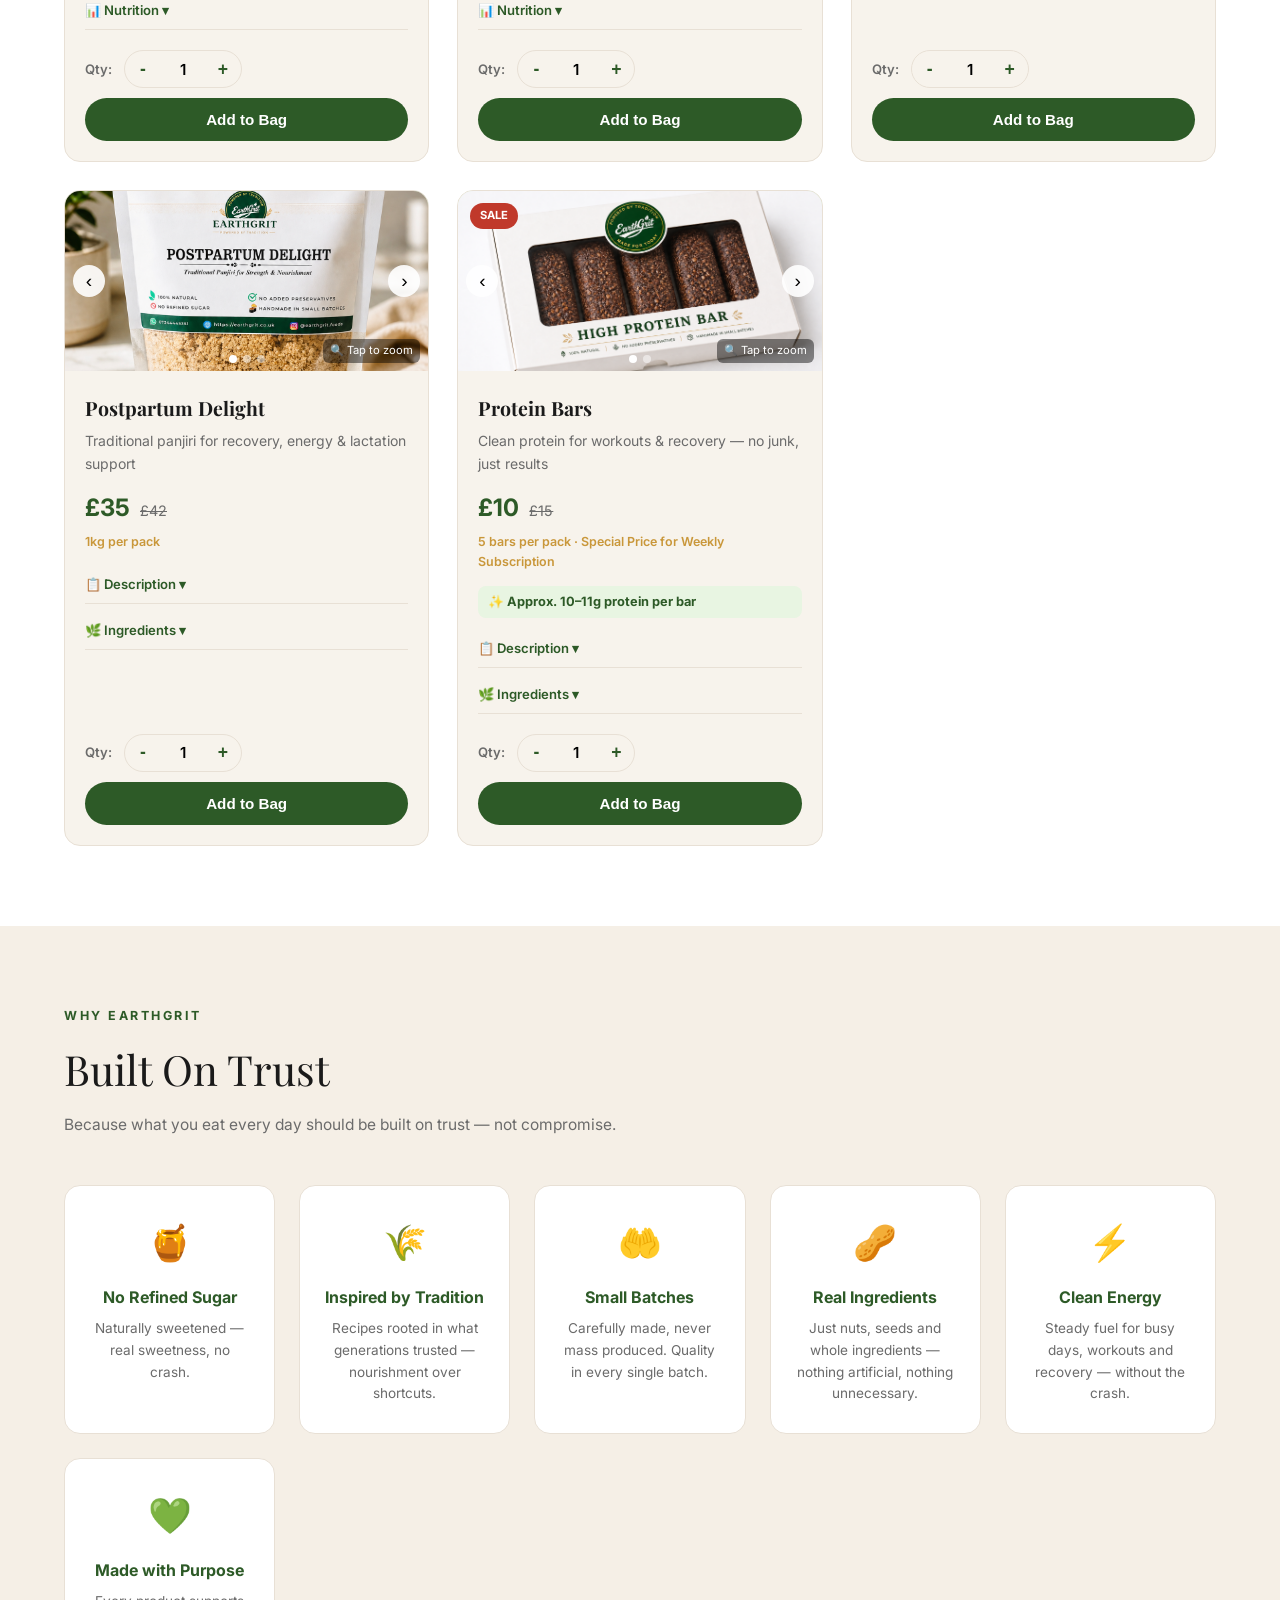
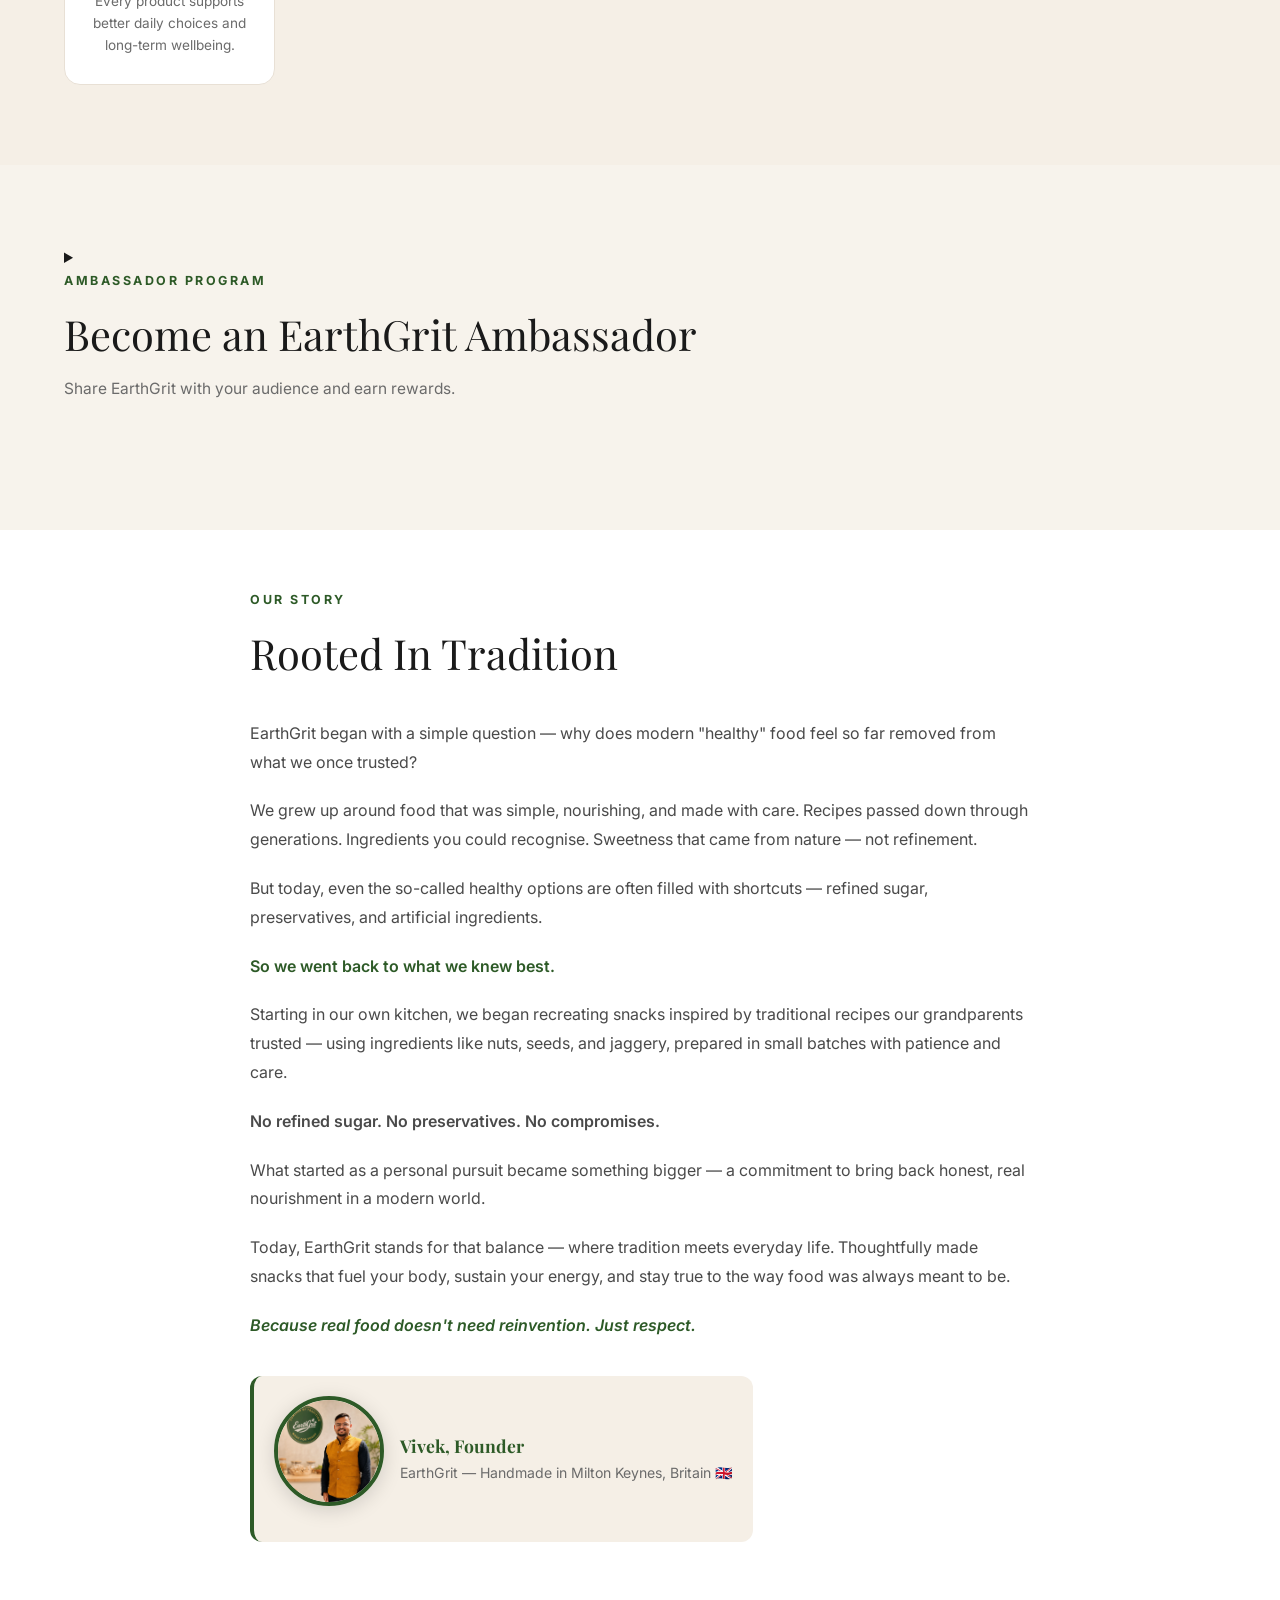
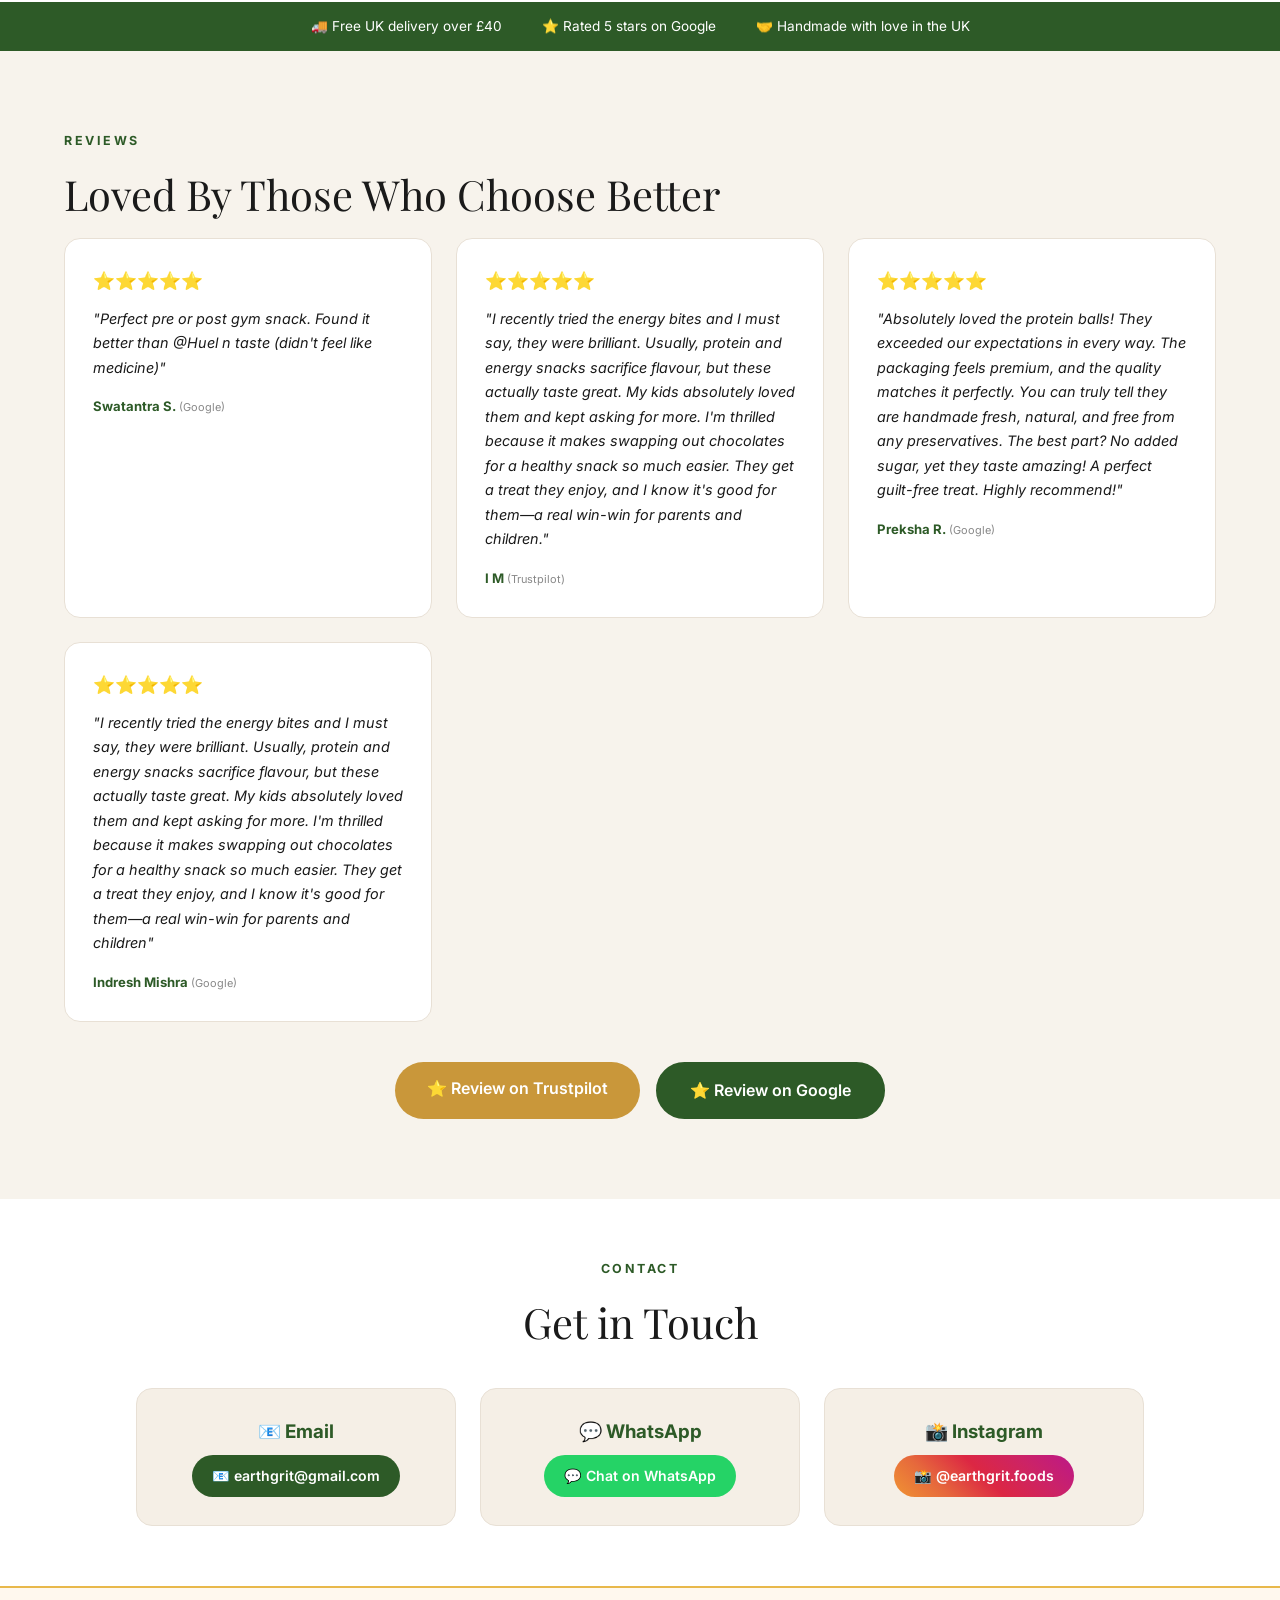
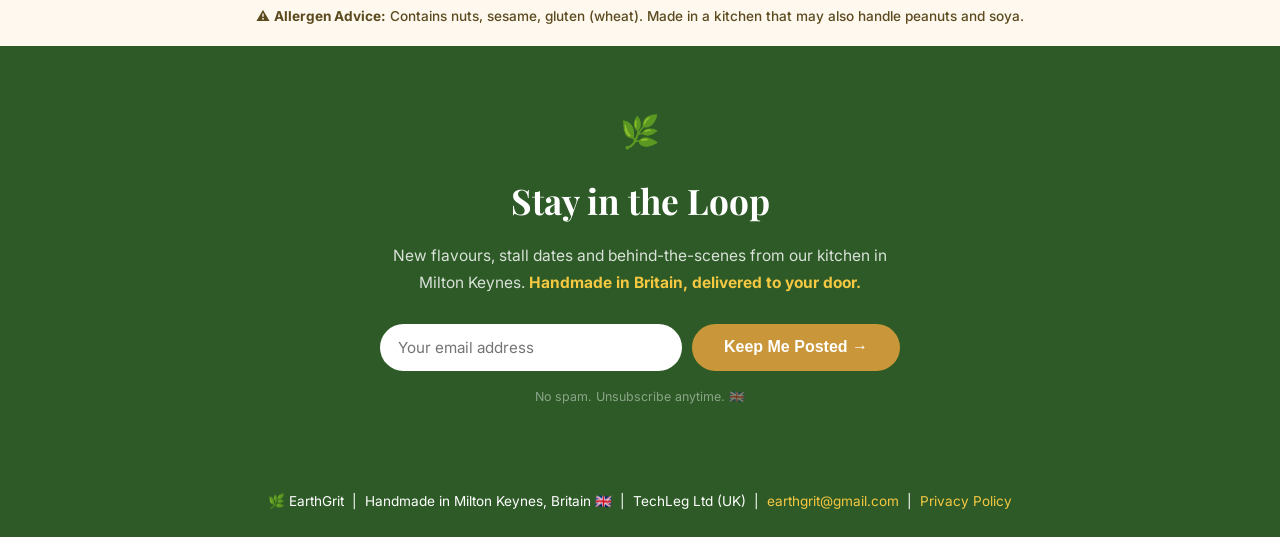
==== commit 74834209: "Update index.html" ====
--- a/index.html
+++ b/index.html
@@ -88,6 +88,7 @@
     <ul class="nl">
       <li><a href="#products">Shop</a></li>
       <li><a href="#why">Why Us</a></li>
+      <li><a href="#ambassador">Ambassador</a></li>
       <li><a href="#reviews">Reviews</a></li>
       <li><a href="#contact">Contact</a></li>
     </ul>
@@ -120,6 +121,9 @@
   <ul style="list-style:none;padding:0;margin:0;">
     <li><a href="#products" onclick="toggleMenu()" style="color:#fff;text-decoration:none;font-family:'Playfair Display',serif;font-size:clamp(1.6rem,6vw,2.2rem);display:block;padding:14px 0;border-bottom:1px solid rgba(255,255,255,.1);transition:color .2s;" onmouseover="this.style.color='#f5c842'" onmouseout="this.style.color='#fff'">Shop</a></li>
     <li><a href="#why" onclick="toggleMenu()" style="color:#fff;text-decoration:none;font-family:'Playfair Display',serif;font-size:clamp(1.6rem,6vw,2.2rem);display:block;padding:14px 0;border-bottom:1px solid rgba(255,255,255,.1);transition:color .2s;" onmouseover="this.style.color='#f5c842'" onmouseout="this.style.color='#fff'">Why Us</a></li>
+
+    <li><a href="#ambassador" onclick="toggleMenu()" style="color:#fff;text-decoration:none;font-family:'Playfair Display',serif;font-size:clamp(1.6rem,6vw,2.2rem);display:block;padding:14px 0;border-bottom:1px solid rgba(255,255,255,.1);transition:color .2s;" onmouseover="this.style.color='#f5c842'" onmouseout="this.style.color='#fff'">Ambassador</a></li>    
+
     <li><a href="#reviews" onclick="toggleMenu()" style="color:#fff;text-decoration:none;font-family:'Playfair Display',serif;font-size:clamp(1.6rem,6vw,2.2rem);display:block;padding:14px 0;border-bottom:1px solid rgba(255,255,255,.1);transition:color .2s;" onmouseover="this.style.color='#f5c842'" onmouseout="this.style.color='#fff'">Reviews</a></li>
     <li><a href="#contact" onclick="toggleMenu()" style="color:#fff;text-decoration:none;font-family:'Playfair Display',serif;font-size:clamp(1.6rem,6vw,2.2rem);display:block;padding:14px 0;border-bottom:1px solid rgba(255,255,255,.1);transition:color .2s;" onmouseover="this.style.color='#f5c842'" onmouseout="this.style.color='#fff'">Contact</a></li>
   </ul>
@@ -230,6 +234,51 @@
   </div>
 </section>
 
+
+<!-- ===================== AMBASSADOR SECTION ===================== -->
+<section id="ambassador" class="ambassador-s">
+  <details class="ambassador-details">
+    <summary class="ambassador-summary">
+      <div class="ambassador-summary-text">
+        <div class="sl">Ambassador Program</div>
+        <div class="st">Become an EarthGrit Ambassador</div>
+        <div class="ss">Share EarthGrit with your audience and earn rewards.</div>
+      </div>
+      <span class="ambassador-toggle-icon" aria-hidden="true"></span>
+    </summary>
+
+    <div class="ambassador-content">
+      <div class="ambassador-cta-wrap">
+        <a href="#" class="btn-p ambassador-apply-btn" data-ambassador-apply>Apply Now</a>
+      </div>
+
+      <div class="ambassador-mini-grid">
+        <div class="ambassador-mini-card">
+          <div class="ambassador-step-no">01</div>
+          <h3>Apply</h3>
+          <p>Submit your application to join the EarthGrit ambassador programme.</p>
+        </div>
+
+        <div class="ambassador-mini-card">
+          <div class="ambassador-step-no">02</div>
+          <h3>Share</h3>
+          <p>Get your referral link and discount code to share with your audience.</p>
+        </div>
+
+        <div class="ambassador-mini-card">
+          <div class="ambassador-step-no">03</div>
+          <h3>Earn</h3>
+          <p>Earn 10% commission while your followers receive 10% off.</p>
+        </div>
+      </div>
+
+      <div class="ambassador-benefits-bar">
+        <span>10% commission</span>
+        <span>10% follower discount</span>
+      </div>
+    </div>
+  </details>
+</section>
 
 
 <!-- ===================== OUR STORY SECTION ===================== -->
@@ -544,8 +593,30 @@
         <input type="text" id="cust-note" placeholder="Gift message, etc.">
       </label>
 
-      
-
+ <div id="discount-code-wrap" style="margin:14px 0 10px;">
+  <label for="discount-code-input" style="display:block;font-weight:600;margin-bottom:8px;">
+   Discount Code
+  </label>
+
+  <div style="display:flex;gap:10px;align-items:stretch;flex-wrap:wrap;">
+    <input
+      type="text"
+      id="discount-code-input"
+      placeholder="Enter code e.g. VIVEK10"
+      style="flex:1;min-width:220px;padding:12px 14px;border:1.5px solid #e8e0d5;border-radius:10px;font-size:.95rem;background:#fff;color:#222;"
+    >
+
+    <button
+      type="button"
+      onclick="applyDiscountCode()"
+      style="padding:12px 18px;border:none;border-radius:10px;background:#1f6b57;color:#fff;font-weight:700;cursor:pointer;min-width:120px;"
+    >
+      Apply Code
+    </button>
+  </div>
+
+  <div id="discount-code-message" style="margin-top:8px;font-size:.88rem;color:#6b6b6b;"></div>
+</div>
 
 
       <!-- Checkout Buttons -->
@@ -586,6 +657,7 @@
   <script src="stockists.js"></script>
   <script src="app.js"></script>
   <script src="stall.js"></script>
+  <script src="referrals.js"></script>
   <script src="analytics.js"></script>
 
 
@@ -608,11 +680,17 @@
     document.getElementById('cookie-banner').style.display = 'none';
   }
 
-  function acceptCookies() {
-    localStorage.setItem('cookieConsent', 'accepted');
-    document.getElementById('cookie-banner').style.display = 'none';
-    loadGA();
+
+function acceptCookies() {
+  localStorage.setItem('cookieConsent', 'accepted');
+  document.getElementById('cookie-banner').style.display = 'none';
+  loadGA();
+
+  if (window.EarthGritReferral && typeof window.EarthGritReferral.tryCaptureReferralAfterConsent === 'function') {
+    window.EarthGritReferral.tryCaptureReferralAfterConsent();
   }
+}
+
 
   function declineCookies() {
     localStorage.setItem('cookieConsent', 'declined');
--- a/style.css
+++ b/style.css
@@ -486,4 +486,60 @@
     flex-direction: column;
     gap: 28px;
   }
-}+}
+
+
+/* ============================================================
+   BUG FIXES — Mobile (iPhone 15 Pro)
+============================================================ */
+
+/* Fix 1 — Add to Bag button: prevent floating/overflow on 2-col grid */
+@media (max-width: 768px) {
+  .pc {
+    display: flex;
+    flex-direction: column;
+  }
+  .pb2 {
+    flex: 1;
+    display: flex;
+    flex-direction: column;
+  }
+  .pf {
+    margin-top: auto;
+    position: static !important;
+    bottom: auto !important;
+    width: 100% !important;
+  }
+  .acb {
+    width: 100%;
+    position: static !important;
+    bottom: auto !important;
+    font-size: .82rem;
+    padding: 11px 10px;
+  }
+  /* Tighten image height so cards don't get too tall */
+  .pi {
+    height: 160px !important;
+  }
+}
+
+/* Fix 2 — Cart close button: make clearly visible on mobile */
+.mc {
+  background: #2d5a27 !important;
+  color: #fff !important;
+  border: none !important;
+  border-radius: 50% !important;
+  width: 38px !important;
+  height: 38px !important;
+  font-size: 1.3rem !important;
+  cursor: pointer !important;
+  display: flex !important;
+  align-items: center !important;
+  justify-content: center !important;
+  padding: 0 !important;
+  flex-shrink: 0 !important;
+  line-height: 1 !important;
+}
+.mc:hover {
+  background: #4a7c42 !important;
+}
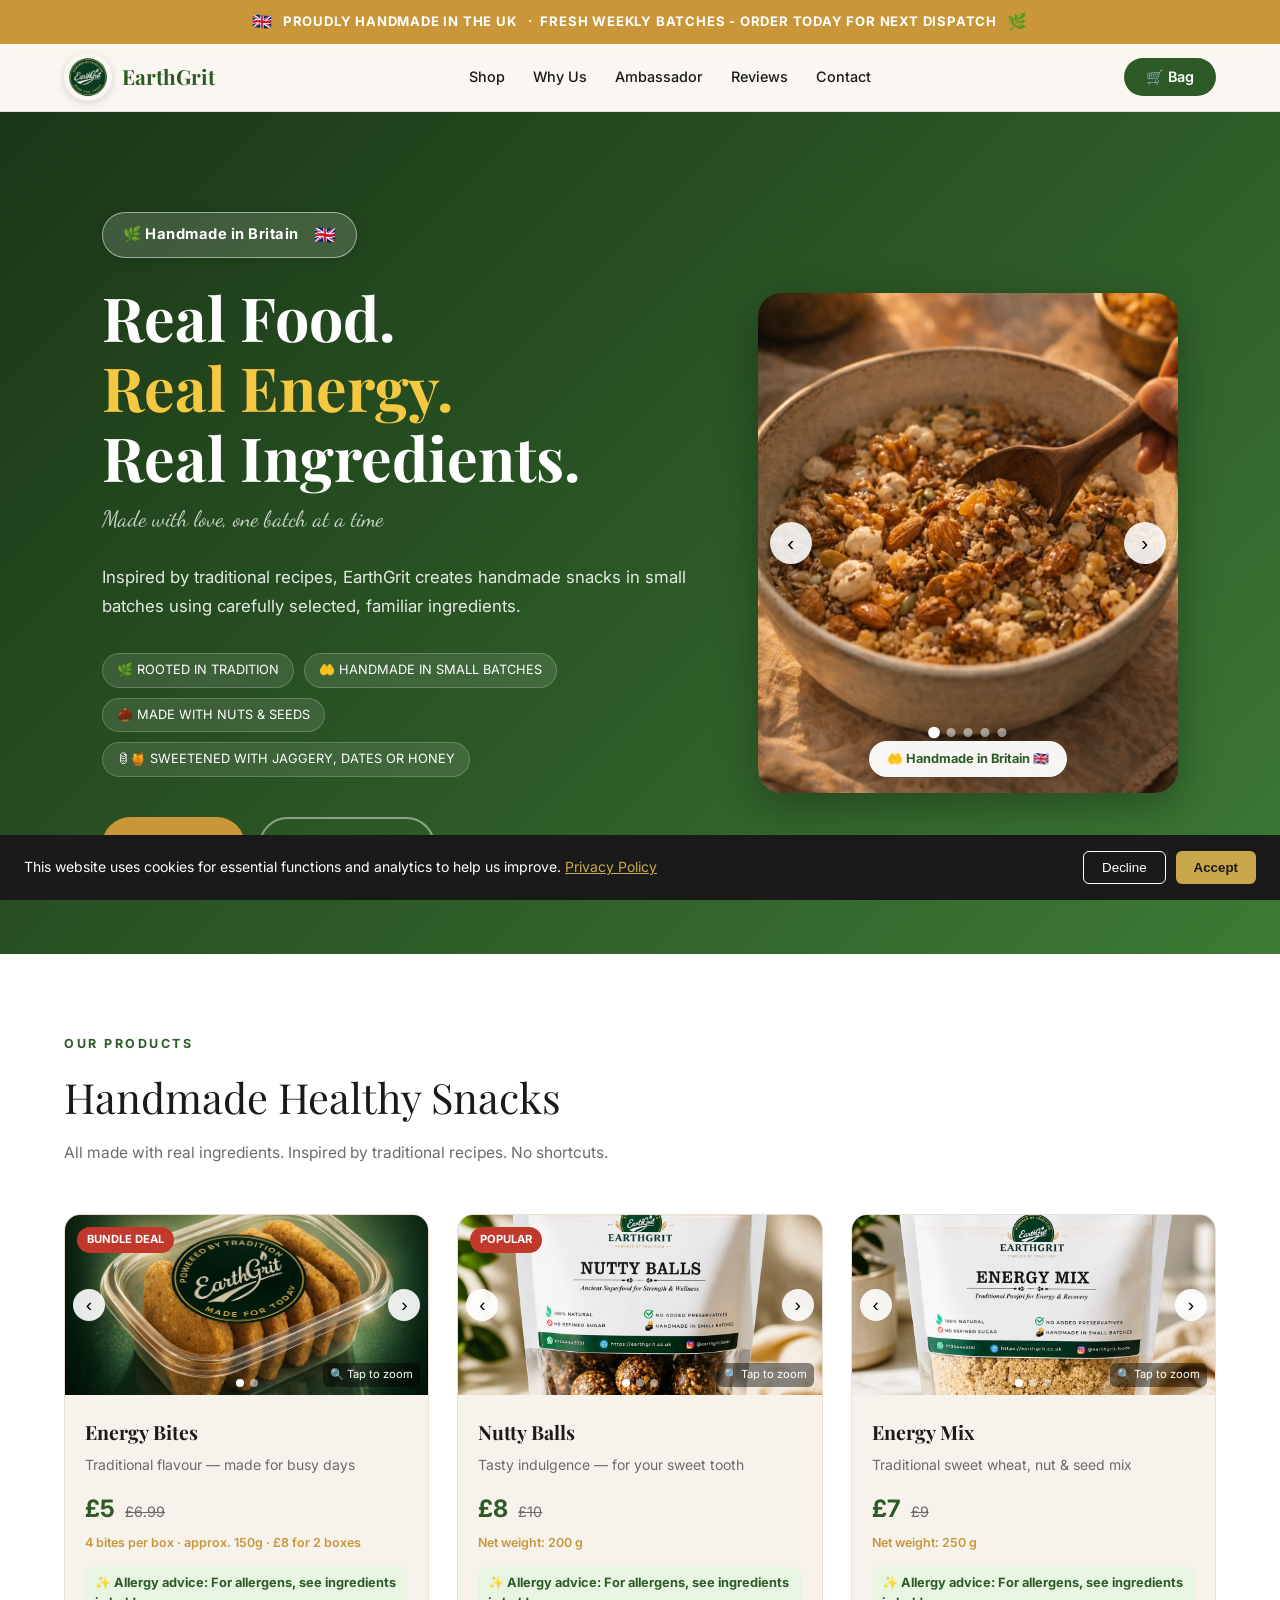
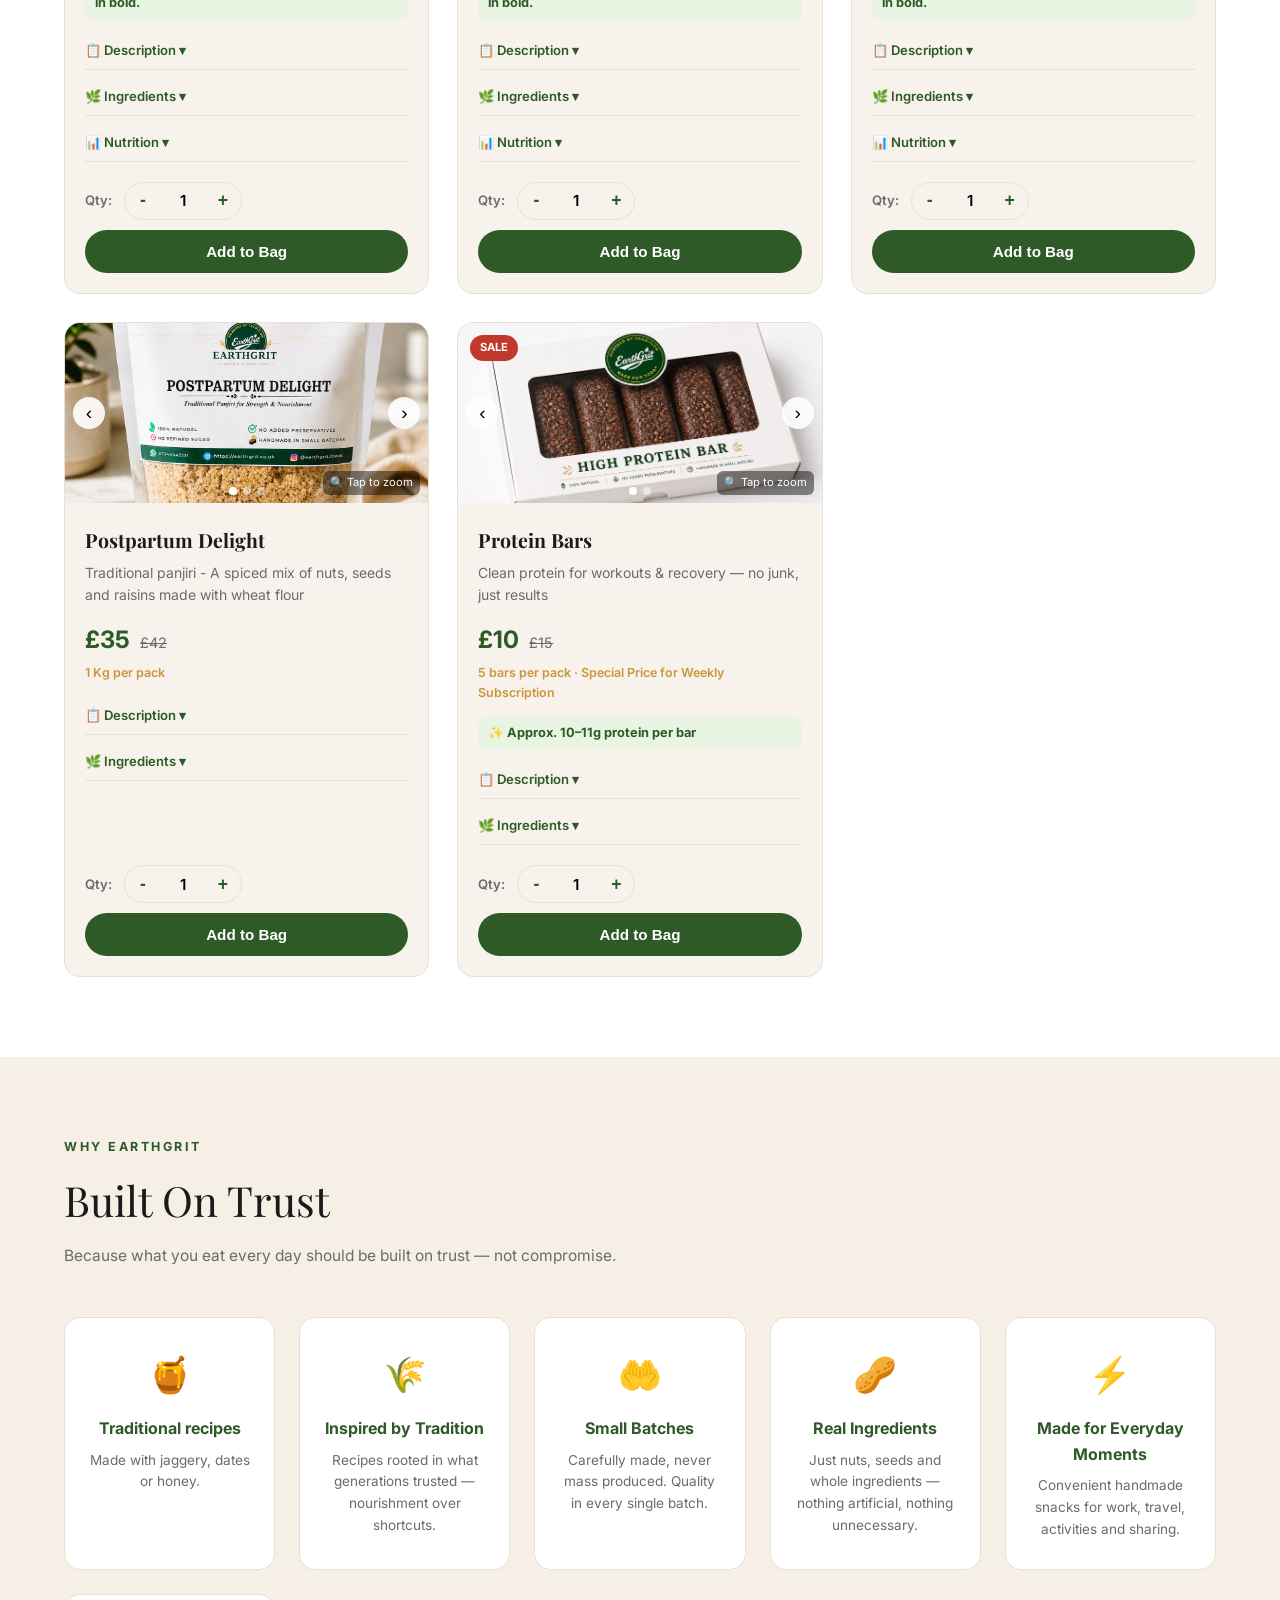
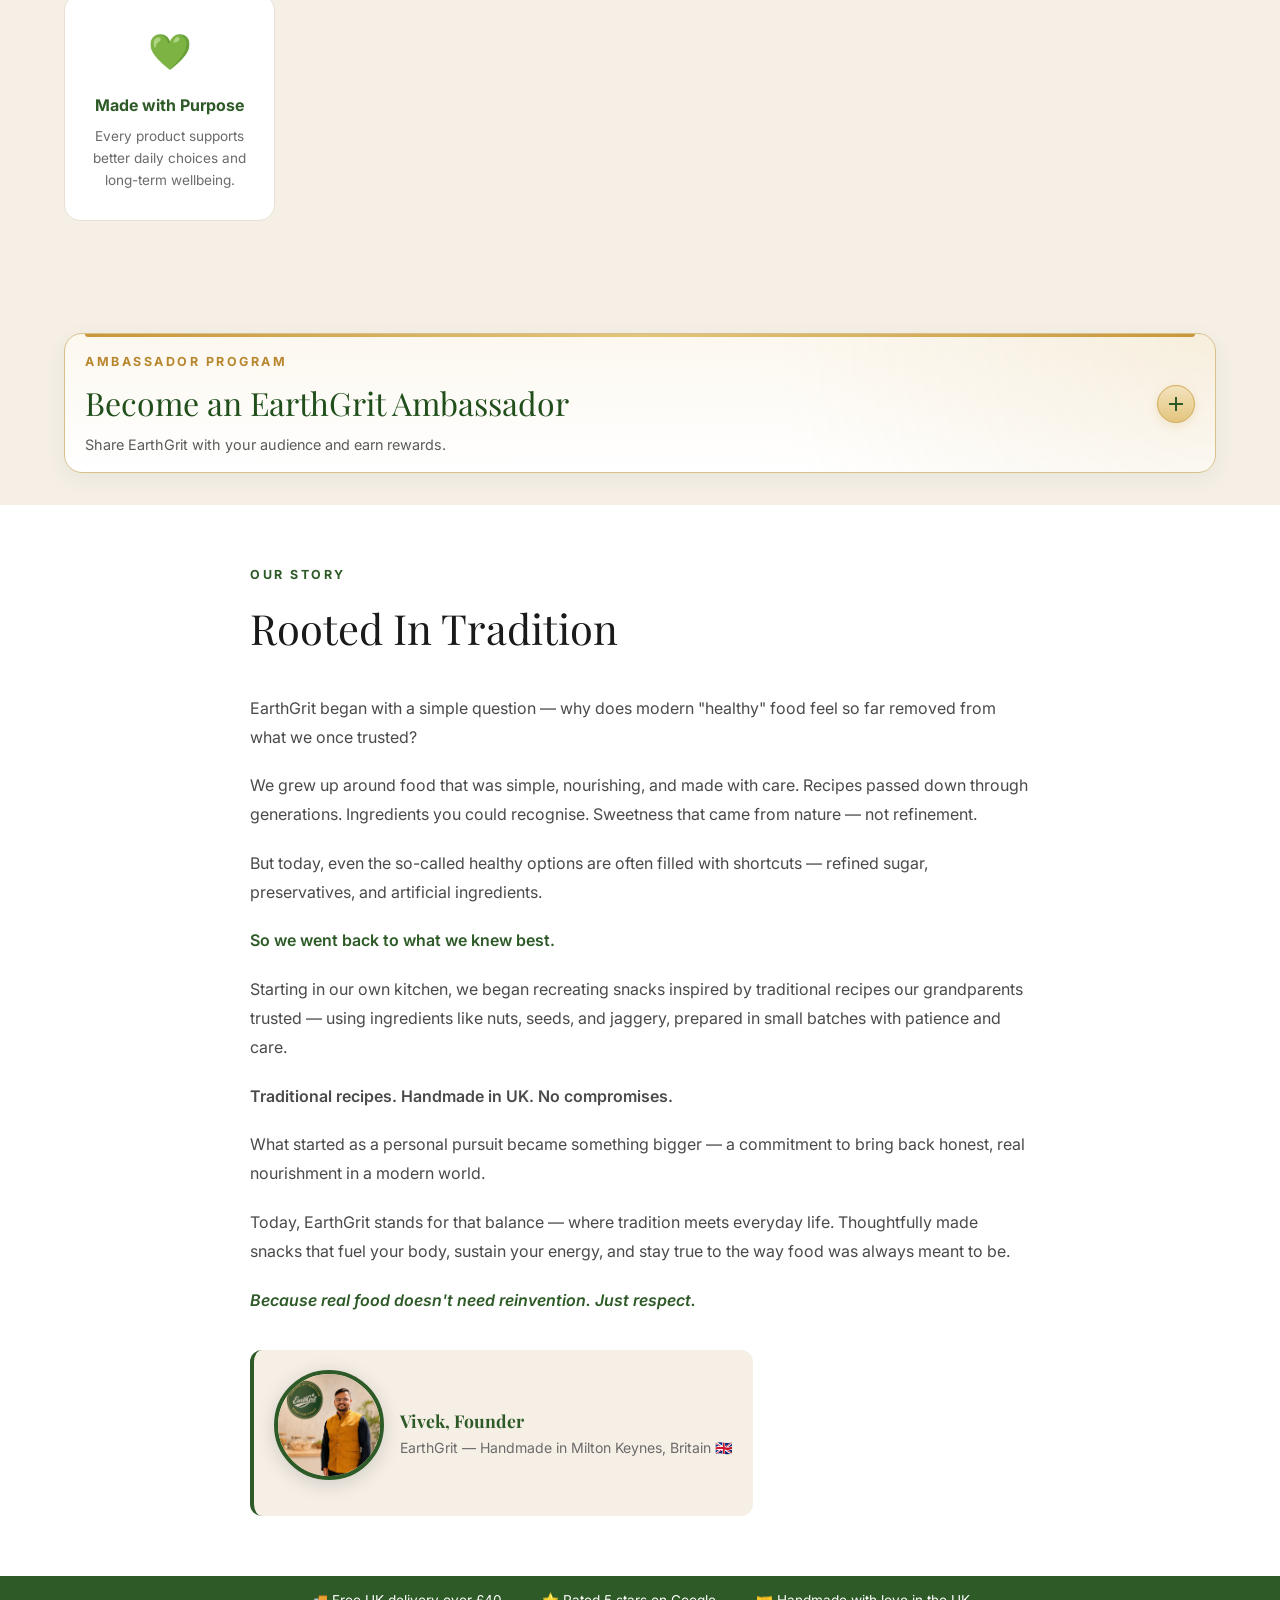
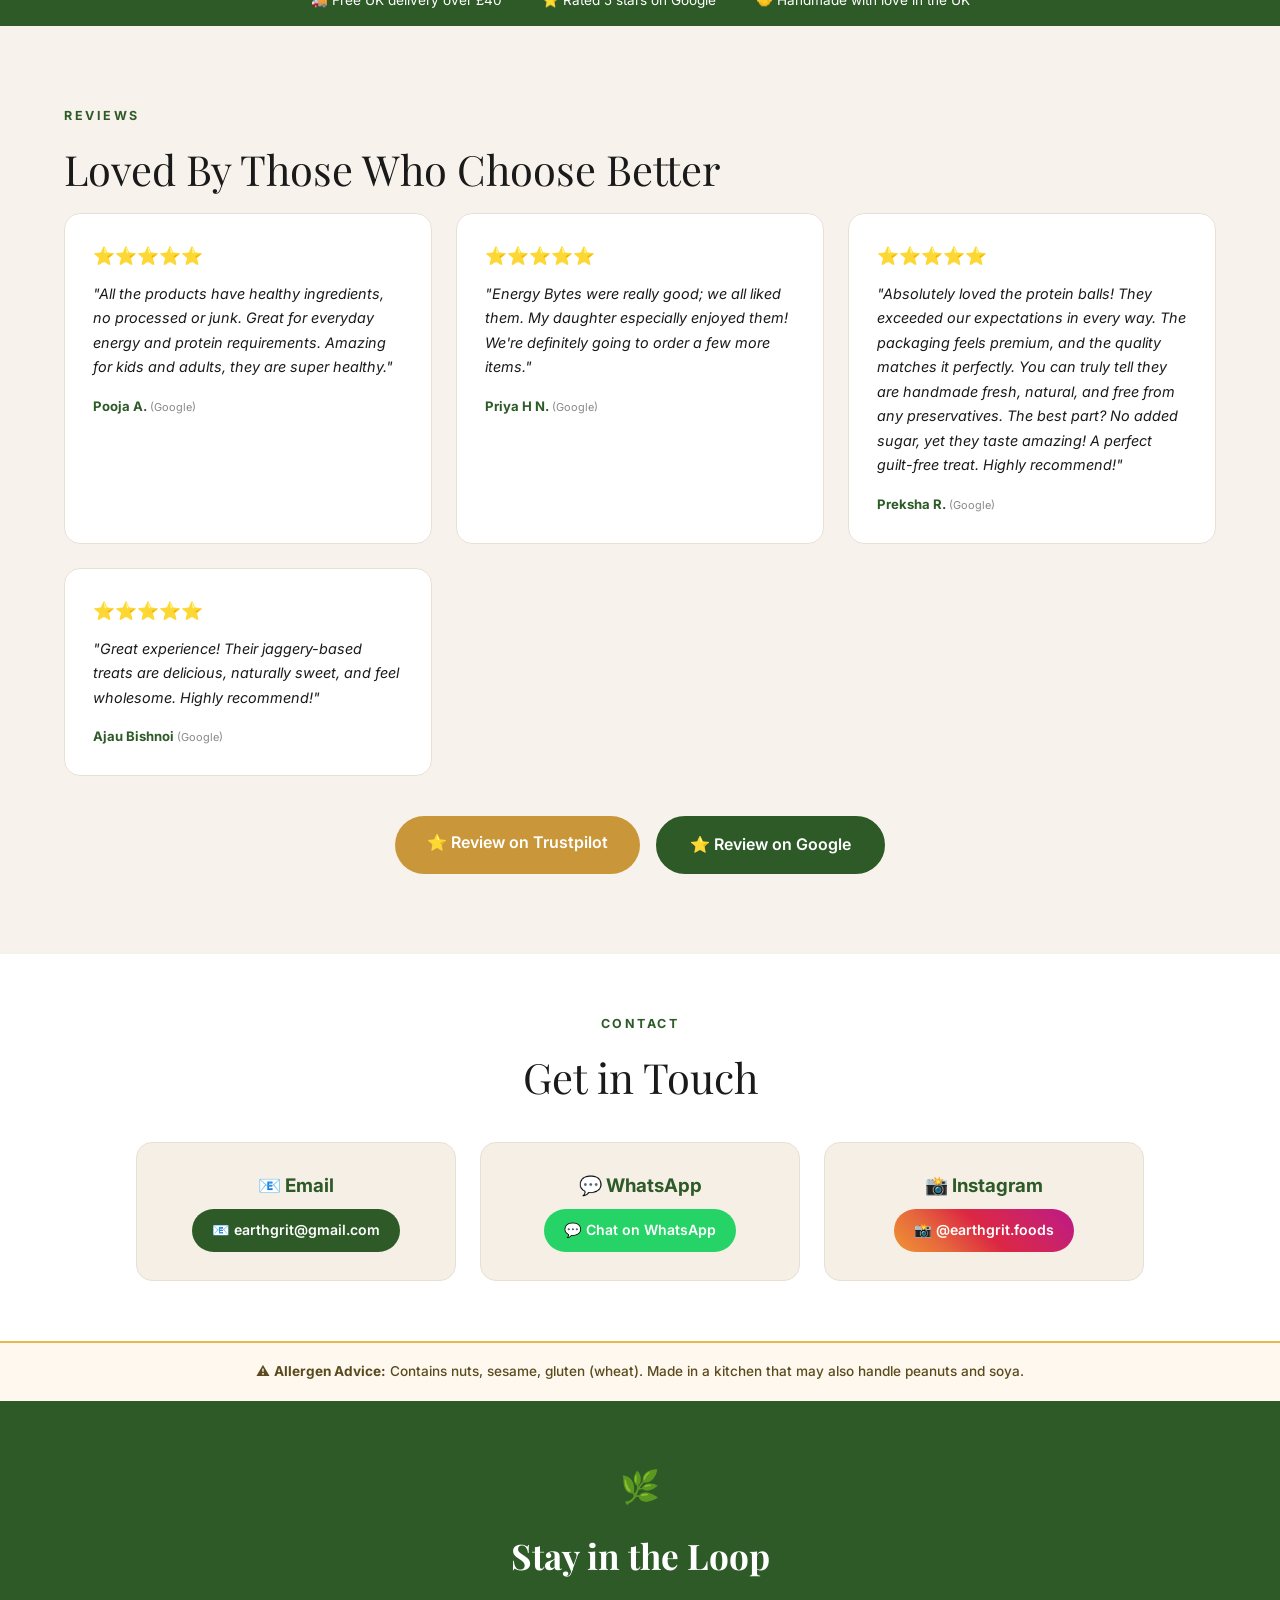
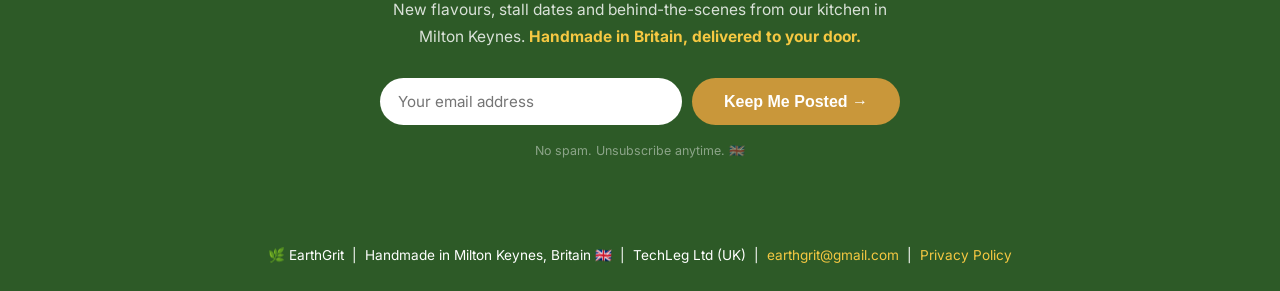
==== commit 96849cfa: "updated product description for energy bites, nutty balls and energy mix updated product description" ====
--- a/index.html
+++ b/index.html
@@ -26,12 +26,12 @@
 
   <!-- Primary SEO -->
 <title>EarthGrit | Handmade Protein Bars, Nutty Balls & Healthy Snacks – UK Delivery</title>
-<meta name="description" content="Handmade healthy snacks made with real ingredients. No refined sugar, no preservatives. Protein bars, nutty balls and energy bites delivered across the UK. Free delivery over £40.">
+<meta name="description" content="Handmade healthy snacks made with real ingredients. Traditional recipes, handmade in UK. Protein bars, nutty balls and energy bites delivered across the UK. Free delivery over £40.">
 <meta name="keywords" content="handmade protein bars UK, healthy snacks UK, nutty balls, no sugar snacks, natural energy bites, clean snacks delivery">
 
 <!-- Open Graph — controls how your link looks when shared on WhatsApp, Facebook, iMessage -->
 <meta property="og:title" content="EarthGrit | Handmade Healthy Snacks UK">
-<meta property="og:description" content="Real ingredients. No refined sugar. No shortcuts. Free UK delivery over £40.">
+<meta property="og:description" content="Real ingredients. Handmade in UK. No shortcuts. Free UK delivery over £40.">
 <meta property="og:image" content="https://earthgrit.co.uk/images/nutty-balls.jpg">
 <meta property="og:url" content="https://earthgrit.co.uk">
 <meta property="og:type" content="website">
@@ -39,7 +39,7 @@
 <!-- Mobile -->
 <meta name="viewport" content="width=device-width, initial-scale=1.0">
 <meta name="theme-color" content="#2d5a27">
-  <meta name="description" content="Handmade protein bars, energy bites and healthy snacks. No refined sugar. No preservatives. No palm oil. Delivered across the UK.">
+  <meta name="description" content="Handmade protein bars, energy bites and healthy snacks. Inspired by traditional recipes. Handmade in UK. Made with palm oil. Delivered across the UK.">
 
   <!-- Fonts -->
   <link href="https://fonts.googleapis.com/css2?family=Playfair+Display:wght@700&family=Inter:wght@400;500;600;700&family=Dancing+Script:wght@700&display=swap" rel="stylesheet">
@@ -164,12 +164,12 @@
 <h1>Real Food.<br><span>Real Energy.</span><br>Real Ingredients.</h1>
 <p style="font-family:'Dancing Script',cursive;font-size:1.4rem;color:rgba(255,255,255,0.85);margin-bottom:24px;margin-top:-12px;">Made with love, one batch at a time</p>
 
-      <p>Inspired by traditional recipes our grandparents trusted, EarthGrit brings back real, honest nutrition — without refined sugar or modern shortcuts.</p>
+      <p>Inspired by traditional recipes, EarthGrit creates handmade snacks in small batches using carefully selected, familiar ingredients.</p>
       <div class="chips">
-        <span class="chip">✅ 100% Natural</span>
-        <span class="chip">🌱 No Preservatives</span>
-        <span class="chip">🍯 No Refined Sugar</span>
-        <span class="chip">🛢 No Palm Oil</span>
+        <span class="chip">🌿 ROOTED IN TRADITION</span>
+        <span class="chip">🤲 HANDMADE IN SMALL BATCHES </span>
+        <span class="chip">🌰 MADE WITH NUTS & SEEDS</span>
+        <span class="chip">🛢🍯 SWEETENED WITH JAGGERY, DATES OR HONEY</span>
       </div>
       <div class="hbtns">
         <a href="#products" class="btn-p">Shop Now</a>
@@ -215,7 +215,7 @@
   <section id="products">
     <div class="sl">Our Products</div>
     <div class="st">Handmade Healthy Snacks</div>
-    <div class="ss">All made with real ingredients. No refined sugar. No shortcuts.</div>
+    <div class="ss">All made with real ingredients. Inspired by traditional recipes. No shortcuts.</div>
     <div id="pg"></div>
   </section>
 
@@ -225,11 +225,11 @@
   <div class="st">Built On Trust</div>
   <div class="ss">Because what you eat every day should be built on trust — not compromise.</div>
   <div class="wg">
-    <div class="wc"><div class="wi">🍯</div><h3>No Refined Sugar</h3><p>Naturally sweetened — real sweetness, no crash.</p></div>
+    <div class="wc"><div class="wi">🍯</div><h3>Traditional recipes</h3><p>Made with jaggery, dates or honey.</p></div>
     <div class="wc"><div class="wi">🌾</div><h3>Inspired by Tradition</h3><p>Recipes rooted in what generations trusted — nourishment over shortcuts.</p></div>
     <div class="wc"><div class="wi">🤲</div><h3>Small Batches</h3><p>Carefully made, never mass produced. Quality in every single batch.</p></div>
     <div class="wc"><div class="wi">🥜</div><h3>Real Ingredients</h3><p>Just nuts, seeds and whole ingredients — nothing artificial, nothing unnecessary.</p></div>
-    <div class="wc"><div class="wi">⚡</div><h3>Clean Energy</h3><p>Steady fuel for busy days, workouts and recovery — without the crash.</p></div>
+    <div class="wc"><div class="wi">⚡</div><h3>Made for Everyday Moments</h3><p>Convenient handmade snacks for work, travel, activities and sharing.</p></div>
     <div class="wc"><div class="wi">💚</div><h3>Made with Purpose</h3><p>Every product supports better daily choices and long-term wellbeing.</p></div>
   </div>
 </section>
@@ -304,7 +304,7 @@
       Starting in our own kitchen, we began recreating snacks inspired by traditional recipes our grandparents trusted — using ingredients like nuts, seeds, and jaggery, prepared in small batches with patience and care.
     </p>
     <p style="color:#4a4a4a;font-size:1rem;line-height:1.8;margin-bottom:20px;font-weight:600;">
-      No refined sugar. No preservatives. No compromises.
+      Traditional recipes. Handmade in UK. No compromises.
     </p>
     <p style="color:#4a4a4a;font-size:1rem;line-height:1.8;margin-bottom:20px;">
       What started as a personal pursuit became something bigger — a commitment to bring back honest, real nourishment in a modern world.
@@ -726,4 +726,4 @@
 
 
 </body>
-</html>
+</html>
--- a/style.css
+++ b/style.css
@@ -543,3 +543,305 @@
 .mc:hover {
   background: #4a7c42 !important;
 }
+
+
+
+/* ============================================================
+   AMBASSADOR SECTION — COLLAPSIBLE / HIGHLIGHTED CLOSED STATE
+============================================================ */
+.ambassador-s {
+  background: #f5efe6;
+  padding: 32px 5%;
+}
+
+.ambassador-details {
+  background: linear-gradient(180deg, #fffdf9 0%, #fff 100%);
+  border: 1.5px solid #d9c08a;
+  border-radius: 18px;
+  overflow: hidden;
+  box-shadow: 0 6px 22px rgba(45, 90, 39, 0.06);
+  transition: box-shadow .2s ease, transform .2s ease, border-color .2s ease;
+}
+
+.ambassador-details:hover {
+  box-shadow: 0 10px 28px rgba(45, 90, 39, 0.10);
+  border-color: #c9973a;
+}
+
+.ambassador-summary {
+  list-style: none;
+  cursor: pointer;
+  display: flex;
+  align-items: center;
+  justify-content: space-between;
+  gap: 16px;
+  padding: 18px 20px 16px;
+  position: relative;
+}
+
+.ambassador-summary::-webkit-details-marker {
+  display: none;
+}
+
+/* subtle highlight strip at top */
+.ambassador-summary::before {
+  content: '';
+  position: absolute;
+  left: 20px;
+  right: 20px;
+  top: 0;
+  height: 3px;
+  border-radius: 0 0 999px 999px;
+  background: linear-gradient(90deg, #c9973a 0%, #e2c57b 50%, #c9973a 100%);
+}
+
+.ambassador-summary-text {
+  flex: 1;
+  min-width: 0;
+}
+
+.ambassador-summary-text .sl {
+  margin-bottom: 5px;
+  color: #b8862e;
+}
+
+.ambassador-summary-text .st {
+  margin-bottom: 6px;
+  font-size: clamp(1.45rem, 3vw, 2rem);
+  color: #1f4b1b;
+}
+
+.ambassador-summary-text .ss {
+  margin-bottom: 0;
+  max-width: 560px;
+  font-size: .9rem;
+  line-height: 1.55;
+  color: #5f5f5f;
+}
+
+/* optional small cue text */
+.ambassador-summary-hint {
+  display: inline-block;
+  margin-top: 8px;
+  font-size: .78rem;
+  font-weight: 700;
+  color: #c9973a;
+  letter-spacing: .3px;
+}
+
+.ambassador-toggle-icon {
+  width: 38px;
+  height: 38px;
+  min-width: 38px;
+  border-radius: 50%;
+  background: linear-gradient(180deg, #f2e2bc 0%, #e4c57f 100%);
+  border: 1px solid #cfab57;
+  position: relative;
+  flex-shrink: 0;
+  box-shadow: 0 3px 10px rgba(201,151,58,.18);
+}
+
+.ambassador-toggle-icon::before,
+.ambassador-toggle-icon::after {
+  content: '';
+  position: absolute;
+  background: #2d5a27;
+  left: 50%;
+  top: 50%;
+  transform: translate(-50%, -50%);
+  transition: opacity .2s ease;
+}
+
+.ambassador-toggle-icon::before {
+  width: 14px;
+  height: 2px;
+}
+
+.ambassador-toggle-icon::after {
+  width: 2px;
+  height: 14px;
+}
+
+.ambassador-details[open] .ambassador-toggle-icon::after {
+  opacity: 0;
+}
+
+.ambassador-content {
+  padding: 0 20px 18px;
+}
+
+.ambassador-cta-wrap {
+  margin-bottom: 16px;
+}
+
+.ambassador-apply-btn {
+  min-width: 170px;
+  text-align: center;
+}
+
+.ambassador-mini-grid {
+  display: grid;
+  grid-template-columns: repeat(auto-fit, minmax(220px, 1fr));
+  gap: 14px;
+  margin-bottom: 16px;
+}
+
+.ambassador-mini-card {
+  background: #f7f3ec;
+  border: 1px solid #e8e0d5;
+  border-radius: 16px;
+  padding: 16px 15px;
+  transition: transform .2s, box-shadow .2s;
+}
+
+.ambassador-mini-card:hover {
+  transform: translateY(-2px);
+  box-shadow: 0 4px 14px rgba(0,0,0,.05);
+}
+
+.ambassador-step-no {
+  font-size: .74rem;
+  font-weight: 700;
+  letter-spacing: 1.4px;
+  color: #c9973a;
+  margin-bottom: 7px;
+}
+
+.ambassador-mini-card h3 {
+  font-size: .96rem;
+  color: #2d5a27;
+  margin-bottom: 6px;
+}
+
+.ambassador-mini-card p {
+  font-size: .85rem;
+  color: #6b6b6b;
+  line-height: 1.6;
+  margin: 0;
+}
+
+.ambassador-benefits-bar {
+  display: flex;
+  flex-wrap: wrap;
+  gap: 10px;
+}
+
+.ambassador-benefits-bar span {
+  display: inline-flex;
+  align-items: center;
+  justify-content: center;
+  background: linear-gradient(180deg, #d6ae58 0%, #c9973a 100%);
+  color: #fff;
+  border: 1px solid #b8862e;
+  border-radius: 999px;
+  padding: 12px 18px;
+  font-size: .86rem;
+  font-weight: 700;
+  letter-spacing: .2px;
+  box-shadow: 0 3px 10px rgba(201,151,58,.22);
+  min-height: 42px;
+}
+
+/* stronger collapsed-state visibility */
+.ambassador-details:not([open]) .ambassador-summary {
+  background:
+    radial-gradient(circle at top right, rgba(201,151,58,.10), transparent 38%),
+    linear-gradient(180deg, rgba(201,151,58,.05) 0%, rgba(255,255,255,0) 100%);
+}
+
+.ambassador-details:not([open]) .ambassador-summary-text .st {
+  color: #204f1b;
+}
+
+.ambassador-details:not([open]) .ambassador-summary-text .ss {
+  color: #5b5b5b;
+}
+
+/* focus accessibility */
+.ambassador-summary:focus-visible {
+  outline: 3px solid rgba(201,151,58,.35);
+  outline-offset: -3px;
+}
+
+@media (max-width: 768px) {
+  .ambassador-s {
+    padding: 24px 4%;
+  }
+
+  .ambassador-summary {
+    padding: 16px 16px 14px;
+    gap: 12px;
+    align-items: flex-start;
+  }
+
+  .ambassador-summary::before {
+    left: 16px;
+    right: 16px;
+  }
+
+  .ambassador-summary-text .st {
+    font-size: clamp(1.2rem, 6vw, 1.6rem);
+    line-height: 1.2;
+  }
+
+  .ambassador-summary-text .ss {
+    font-size: .86rem;
+    max-width: 100%;
+  }
+
+  .ambassador-content {
+    padding: 0 16px 16px;
+  }
+
+  .ambassador-cta-wrap {
+    margin-bottom: 14px;
+  }
+
+  .ambassador-apply-btn {
+    width: 100%;
+  }
+
+  .ambassador-mini-grid {
+    grid-template-columns: 1fr;
+    gap: 12px;
+    margin-bottom: 14px;
+  }
+
+  .ambassador-mini-card {
+    padding: 15px 14px;
+  }
+
+  .ambassador-benefits-bar {
+    flex-direction: column;
+    gap: 10px;
+  }
+
+  .ambassador-benefits-bar span {
+    width: 100%;
+    text-align: center;
+    padding: 12px 14px;
+    font-size: .87rem;
+  }
+
+  .ambassador-toggle-icon {
+    width: 34px;
+    height: 34px;
+    min-width: 34px;
+  }
+}
+
+@media (max-width: 400px) {
+  .ambassador-s {
+    padding: 22px 4%;
+  }
+
+  .ambassador-summary {
+    padding: 14px 14px 12px;
+  }
+
+  .ambassador-content {
+    padding: 0 14px 14px;
+  }
+}
+
+
